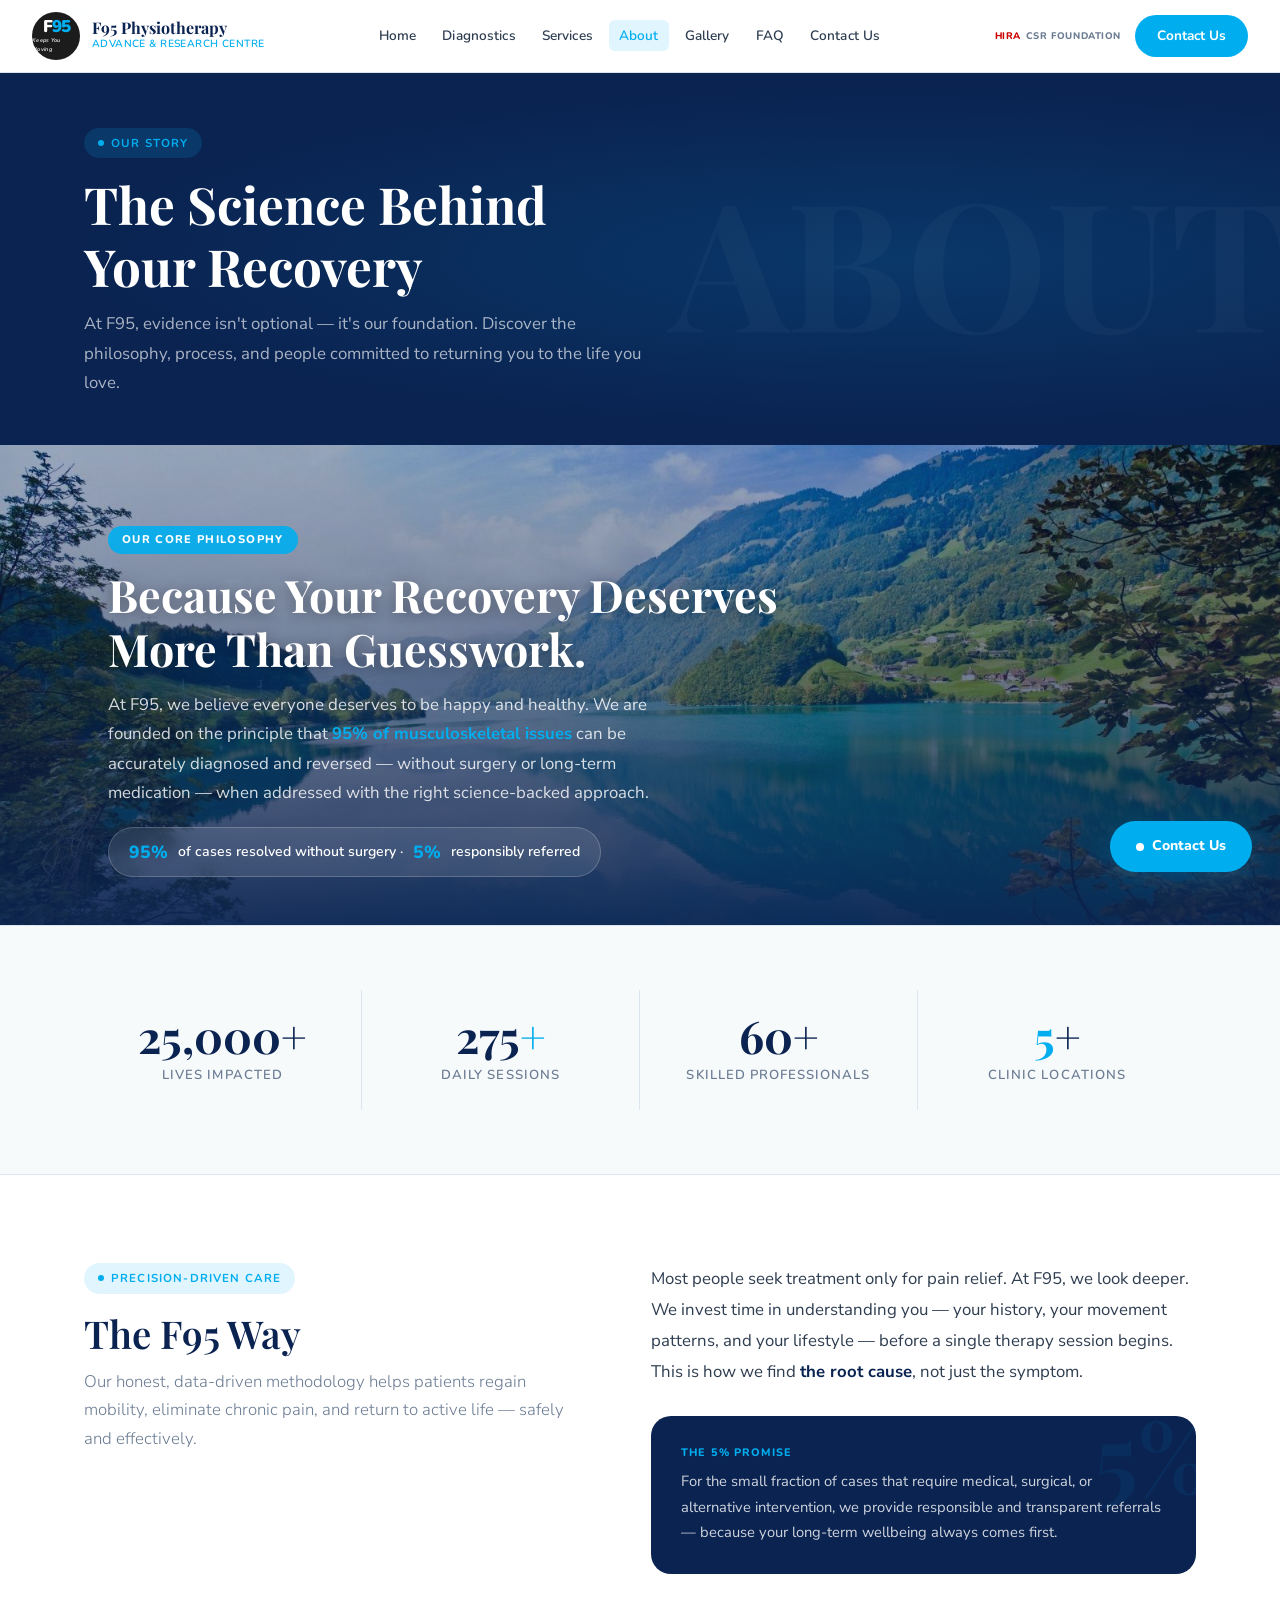
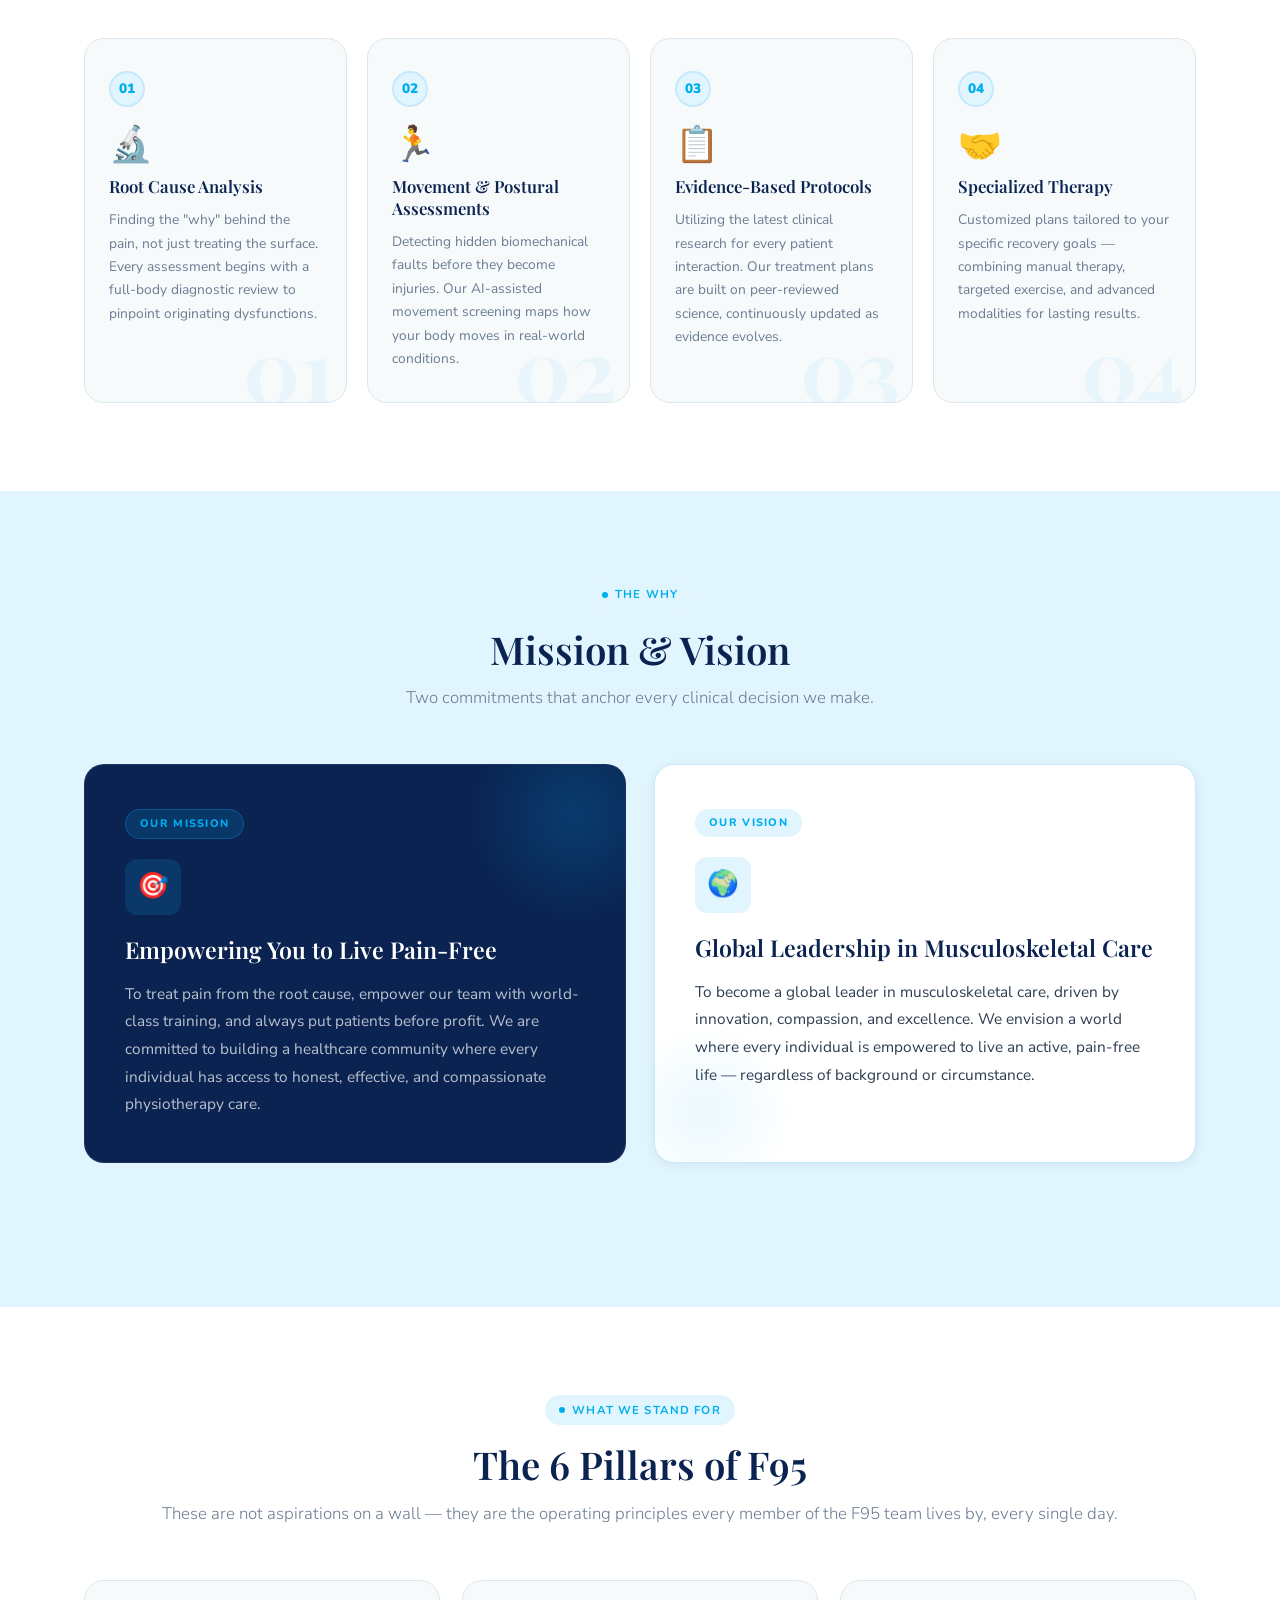
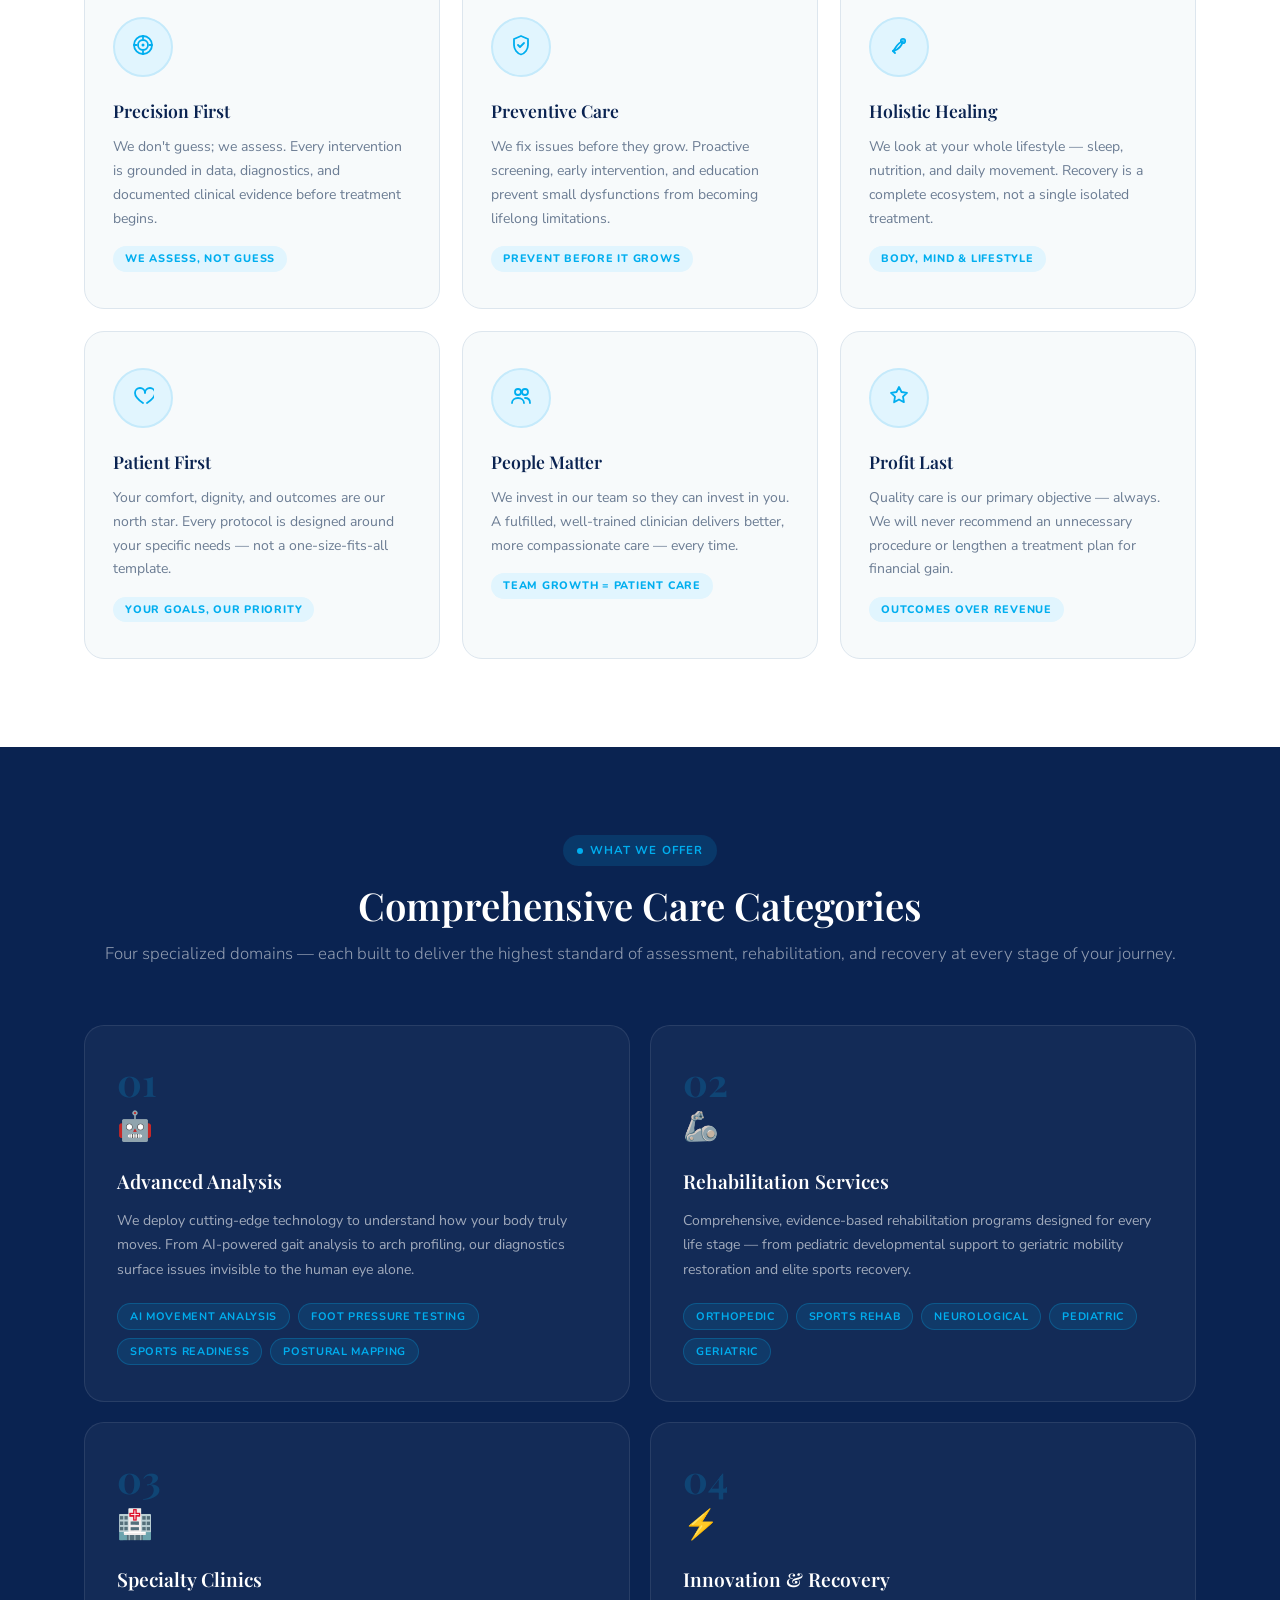
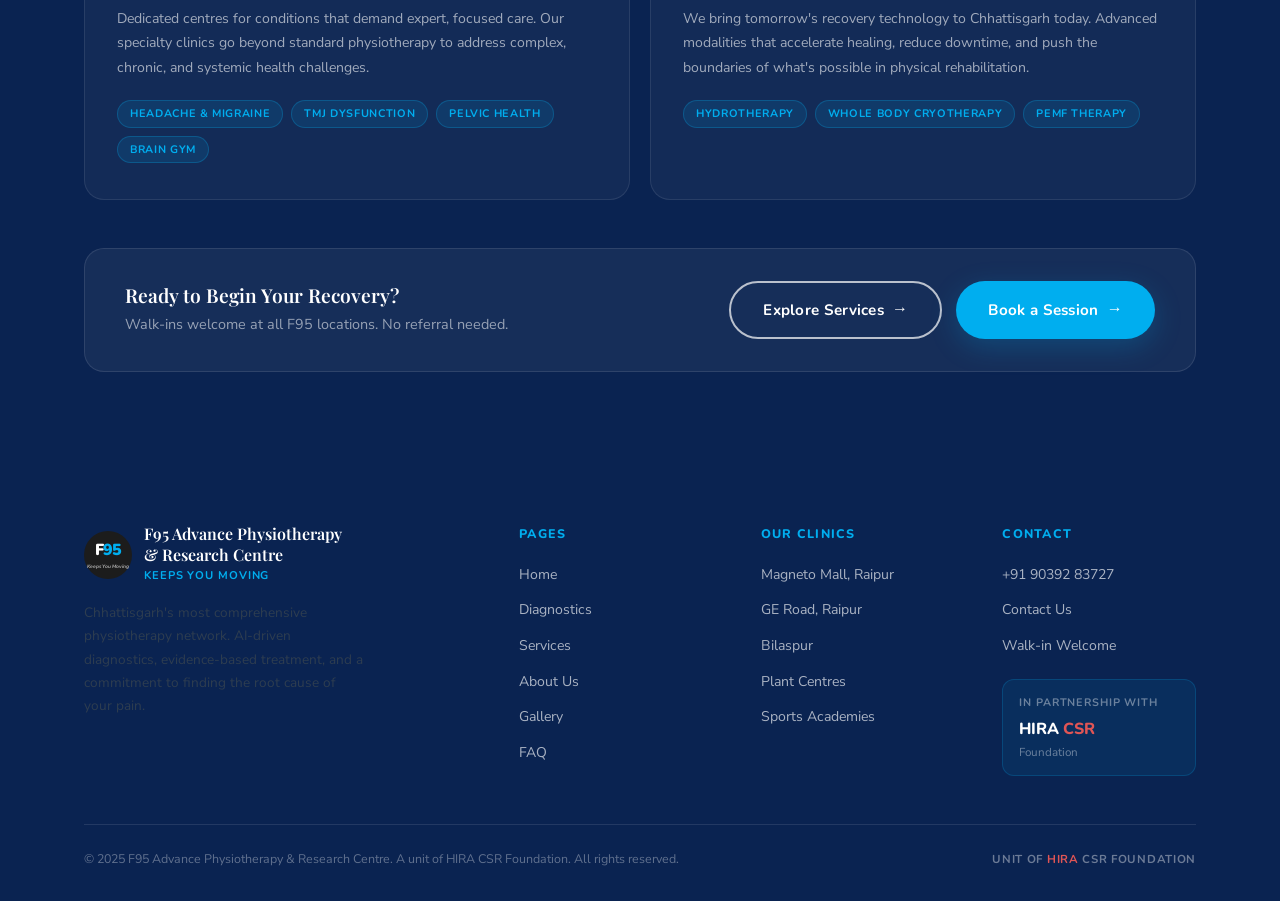
==== about.html @ a4420af0 "This version of Project contains Preloader favicon social media icons in footer partner logo F95 ori" ====
<!DOCTYPE html>
<html lang="en">
<head>
<meta charset="UTF-8">
<meta name="viewport" content="width=device-width, initial-scale=1.0">
<title>About Us — F95 Advance Physiotherapy & Research Centre</title>
<link rel="preconnect" href="https://fonts.googleapis.com">
<link href="https://fonts.googleapis.com/css2?family=Playfair+Display:ital,wght@0,500;0,600;0,700;1,500;1,600&family=Nunito:wght@300;400;500;600;700&family=Nunito+Sans:wght@300;400;600&display=swap" rel="stylesheet">
<link rel="stylesheet" href="/Style/aboutStyle.css">
</head>
<body>

<!-- ════════════════════════════════════════
     NAVIGATION
════════════════════════════════════════ -->
<nav id="mainNav">
  <div class="nav-inner">
    <a href="index.html" class="logo-wrap">
      <div class="logo-circle">
        <div class="logo-f95"><span class="logo-f">F</span><span class="logo-9">9</span><span class="logo-5">5</span></div>
        <div class="logo-kym">Keeps You Moving</div>
      </div>
      <div class="logo-text-block">
        <div class="logo-name">F95 Physiotherapy</div>
        <div class="logo-sub">Advance & Research Centre</div>
      </div>
    </a>

    <ul class="nav-links">
      <li><a href="index.html">Home</a></li>
      <li><a href="diagnostics.html">Diagnostics</a></li>
      <li><a href="services.html">Services</a></li>
      <li><a href="about.html" class="active">About</a></li>
      <li><a href="gallery.html">Gallery</a></li>
      <li><a href="faq.html">FAQ</a></li>
      <li><a href="contact.html">Contact Us</a></li>
    </ul>

    <div class="nav-right">
      <div class="hira-badge-nav"><span>HIRA</span> CSR Foundation</div>
      <a href="contact.html" class="nav-contact-btn">Contact Us</a>
      <button class="nav-hamburger" id="hamburgerBtn" aria-label="Open menu">
        <span></span><span></span><span></span>
      </button>
    </div>
  </div>
</nav>

<!-- Mobile drawer -->
<div class="mobile-nav-drawer" id="mobileDrawer">
  <a href="index.html">Home</a>
  <a href="diagnostics.html">Diagnostics</a>
  <a href="services.html">Services</a>
  <a href="about.html">About</a>
  <a href="gallery.html">Gallery</a>
  <a href="faq.html">FAQ</a>
  <a href="contact.html">Contact Us</a>
  <a href="contact.html" class="mob-contact-btn">Contact Us</a>
</div>


<!-- ════════════════════════════════════════
     PAGE BREADCRUMB BANNER
════════════════════════════════════════ -->
<div class="page-banner">
  <div class="max-w page-banner-inner">
    <nav class="breadcrumb" aria-label="Breadcrumb">
      <a href="index.html">Home</a>
      <span class="breadcrumb-sep">›</span>
      <span class="breadcrumb-current">About Us</span>
    </nav>
    <div class="tag">Our Story</div>
    <h1>The Science Behind<br>Your Recovery</h1>
    <p>At F95, evidence isn't optional — it's our foundation. Discover the philosophy, process, and people committed to returning you to the life you love.</p>
  </div>
</div>


<!-- ════════════════════════════════════════
     SECTION 1: PHILOSOPHY HERO
════════════════════════════════════════ -->
<section id="philosophy">
  <div class="philosophy-image-wrap">

    <!-- Real image: place about-hero.jpg in the same folder and swap the placeholder below -->
    <!-- <img src="about-hero.jpg" alt="F95 Physiotherapy — Precision-Driven Care" class="philosophy-img"> -->
<img src="about-hero.jpg" alt="F95 Physiotherapy — Precision-Driven Care" class="philosophy-img">
    <!-- Placeholder shown until about-hero.jpg is placed -->
<!--
    <div class="philosophy-img-placeholder">
      <div class="philosophy-grid-dec"></div>
      <div class="philosophy-placeholder-content">
        <div class="philosophy-placeholder-icon">
          <svg width="38" height="38" viewBox="0 0 38 38" fill="none" xmlns="http://www.w3.org/2000/svg">
            <circle cx="19" cy="19" r="17" stroke="#00AEEF" stroke-width="1.5" stroke-dasharray="4 3"/>
            <path d="M19 9v10l6 6" stroke="#00AEEF" stroke-width="2" stroke-linecap="round"/>
            <circle cx="19" cy="19" r="2" fill="#00AEEF"/>
          </svg>
        </div>
        <div class="philosophy-placeholder-label">Place about-hero.jpg here — wide landscape photo</div>
      </div>
    </div>
  -->

    <div class="philosophy-overlay"></div>
    <div class="max-w" style="position:relative;">
      <div class="philosophy-caption reveal">
        <div class="philosophy-eyebrow">Our Core Philosophy</div>
        <h2>Because Your Recovery Deserves<br>More Than Guesswork.</h2>
        <p>At F95, we believe everyone deserves to be happy and healthy. We are founded on the principle that <strong style="color:var(--blue);">95% of musculoskeletal issues</strong> can be accurately diagnosed and reversed — without surgery or long-term medication — when addressed with the right science-backed approach.</p>
        <div class="philosophy-stat-pill">
          <strong>95%</strong> of cases resolved without surgery · <strong>5%</strong> responsibly referred
        </div>
      </div>
    </div>
  </div>
</section>


<!-- ════════════════════════════════════════
     IMPACT NUMBERS STRIP
════════════════════════════════════════ -->
<section id="about-impact">
  <div class="max-w">
    <div class="impact-numbers-row">
      <div class="impact-num-item reveal">
        <div class="impact-num-val"><span data-count="25000" data-suffix="+">25,000+</span></div>
        <div class="impact-num-label">Lives Impacted</div>
      </div>
      <div class="impact-num-item reveal reveal-delay-1">
        <div class="impact-num-val"><span data-count="275" data-suffix="">275</span><em>+</em></div>
        <div class="impact-num-label">Daily Sessions</div>
      </div>
      <div class="impact-num-item reveal reveal-delay-2">
        <div class="impact-num-val"><span data-count="60" data-suffix="+">60+</span></div>
        <div class="impact-num-label">Skilled Professionals</div>
      </div>
      <div class="impact-num-item reveal reveal-delay-3">
        <div class="impact-num-val"><em>5</em>+</div>
        <div class="impact-num-label">Clinic Locations</div>
      </div>
    </div>
  </div>
</section>


<!-- ════════════════════════════════════════
     SECTION 2: THE F95 WAY
════════════════════════════════════════ -->
<section id="f95-way">
  <div class="max-w">

    <div class="f95way-intro-grid">
      <div class="reveal">
        <div class="tag">Precision-Driven Care</div>
        <h2>The F95 Way</h2>
        <p class="section-h2-sub">Our honest, data-driven methodology helps patients regain mobility, eliminate chronic pain, and return to active life — safely and effectively.</p>
      </div>
      <div class="reveal reveal-delay-1">
        <p class="f95way-intro-body">
          Most people seek treatment only for pain relief. At F95, we look deeper. We invest time in understanding you — your history, your movement patterns, and your lifestyle — before a single therapy session begins. This is how we find <strong>the root cause</strong>, not just the symptom.
        </p>
        <div class="f95way-promise-card">
          <div class="f95way-promise-label">The 5% Promise</div>
          <p class="f95way-promise-text">For the small fraction of cases that require medical, surgical, or alternative intervention, we provide responsible and transparent referrals — because your long-term wellbeing always comes first.</p>
        </div>
      </div>
    </div>

    <!-- 4-Column Process Grid -->
    <div class="process-grid">
      <div class="process-card reveal" data-step="01">
        <div class="process-step-num">01</div>
        <div class="process-icon-wrap">🔬</div>
        <div class="process-card-title">Root Cause Analysis</div>
        <p class="process-card-desc">Finding the "why" behind the pain, not just treating the surface. Every assessment begins with a full-body diagnostic review to pinpoint originating dysfunctions.</p>
      </div>
      <div class="process-card reveal reveal-delay-1" data-step="02">
        <div class="process-step-num">02</div>
        <div class="process-icon-wrap">🏃</div>
        <div class="process-card-title">Movement & Postural Assessments</div>
        <p class="process-card-desc">Detecting hidden biomechanical faults before they become injuries. Our AI-assisted movement screening maps how your body moves in real-world conditions.</p>
      </div>
      <div class="process-card reveal reveal-delay-2" data-step="03">
        <div class="process-step-num">03</div>
        <div class="process-icon-wrap">📋</div>
        <div class="process-card-title">Evidence-Based Protocols</div>
        <p class="process-card-desc">Utilizing the latest clinical research for every patient interaction. Our treatment plans are built on peer-reviewed science, continuously updated as evidence evolves.</p>
      </div>
      <div class="process-card reveal reveal-delay-3" data-step="04">
        <div class="process-step-num">04</div>
        <div class="process-icon-wrap">🤝</div>
        <div class="process-card-title">Specialized Therapy</div>
        <p class="process-card-desc">Customized plans tailored to your specific recovery goals — combining manual therapy, targeted exercise, and advanced modalities for lasting results.</p>
      </div>
    </div>

  </div>
</section>


<!-- ════════════════════════════════════════
     SECTION 3: MISSION & VISION
════════════════════════════════════════ -->
<section id="mission-vision">
  <div class="max-w">
    <div class="section-header center reveal">
      <div class="tag">The Why</div>
      <h2>Mission &amp; Vision</h2>
      <p class="section-h2-sub">Two commitments that anchor every clinical decision we make.</p>
    </div>

    <div class="mv-split">

      <div class="mv-card mv-card-mission reveal">
        <div class="mv-card-label">Our Mission</div>
        <div class="mv-card-icon">🎯</div>
        <h3>Empowering You to Live Pain-Free</h3>
        <p>To treat pain from the root cause, empower our team with world-class training, and always put patients before profit. We are committed to building a healthcare community where every individual has access to honest, effective, and compassionate physiotherapy care.</p>
      </div>

      <div class="mv-card mv-card-vision reveal reveal-delay-2">
        <div class="mv-card-label">Our Vision</div>
        <div class="mv-card-icon">🌍</div>
        <h3>Global Leadership in Musculoskeletal Care</h3>
        <p>To become a global leader in musculoskeletal care, driven by innovation, compassion, and excellence. We envision a world where every individual is empowered to live an active, pain-free life — regardless of background or circumstance.</p>
      </div>

    </div>
  </div>
</section>


<!-- ════════════════════════════════════════
     SECTION 4: CORE VALUES — 3×2 GRID
════════════════════════════════════════ -->
<section id="core-values" class="section-pad">
  <div class="max-w">
    <div class="section-header center reveal">
      <div class="tag">What We Stand For</div>
      <h2>The 6 Pillars of F95</h2>
      <p class="section-h2-sub">These are not aspirations on a wall — they are the operating principles every member of the F95 team lives by, every single day.</p>
    </div>

    <div class="values-grid">

      <div class="value-card reveal">
        <div class="value-icon-ring">
          <span class="value-icon">
            <!-- Precision icon -->
            <svg width="22" height="22" viewBox="0 0 22 22" fill="none" xmlns="http://www.w3.org/2000/svg">
              <circle cx="11" cy="11" r="9" stroke="currentColor" stroke-width="1.8"/>
              <circle cx="11" cy="11" r="5" stroke="currentColor" stroke-width="1.8"/>
              <circle cx="11" cy="11" r="1.5" fill="currentColor"/>
              <line x1="11" y1="2" x2="11" y2="4.5" stroke="currentColor" stroke-width="1.8" stroke-linecap="round"/>
              <line x1="11" y1="17.5" x2="11" y2="20" stroke="currentColor" stroke-width="1.8" stroke-linecap="round"/>
              <line x1="2" y1="11" x2="4.5" y2="11" stroke="currentColor" stroke-width="1.8" stroke-linecap="round"/>
              <line x1="17.5" y1="11" x2="20" y2="11" stroke="currentColor" stroke-width="1.8" stroke-linecap="round"/>
            </svg>
          </span>
        </div>
        <div class="value-title">Precision First</div>
        <p class="value-desc">We don't guess; we assess. Every intervention is grounded in data, diagnostics, and documented clinical evidence before treatment begins.</p>
        <div class="value-tag">We Assess, Not Guess</div>
      </div>

      <div class="value-card reveal reveal-delay-1">
        <div class="value-icon-ring">
          <span class="value-icon">
            <!-- Shield icon -->
            <svg width="22" height="22" viewBox="0 0 22 22" fill="none" xmlns="http://www.w3.org/2000/svg">
              <path d="M11 2L4 5v6c0 4.4 3.1 8.5 7 9.5C15 19.5 18 15.4 18 11V5L11 2z" stroke="currentColor" stroke-width="1.8" stroke-linejoin="round"/>
              <path d="M8 11l2 2 4-4" stroke="currentColor" stroke-width="1.8" stroke-linecap="round" stroke-linejoin="round"/>
            </svg>
          </span>
        </div>
        <div class="value-title">Preventive Care</div>
        <p class="value-desc">We fix issues before they grow. Proactive screening, early intervention, and education prevent small dysfunctions from becoming lifelong limitations.</p>
        <div class="value-tag">Prevent Before It Grows</div>
      </div>

      <div class="value-card reveal reveal-delay-2">
        <div class="value-icon-ring">
          <span class="value-icon">
            <!-- Leaf/holistic icon -->
            <svg width="22" height="22" viewBox="0 0 22 22" fill="none" xmlns="http://www.w3.org/2000/svg">
              <path d="M5 17c3-3 4-8 10-10-1 4-4 8-9 10" stroke="currentColor" stroke-width="1.8" stroke-linecap="round" stroke-linejoin="round" fill="none"/>
              <circle cx="15" cy="7" r="2.2" stroke="currentColor" stroke-width="1.8"/>
              <line x1="5" y1="17" x2="7" y2="19" stroke="currentColor" stroke-width="1.8" stroke-linecap="round"/>
            </svg>
          </span>
        </div>
        <div class="value-title">Holistic Healing</div>
        <p class="value-desc">We look at your whole lifestyle — sleep, nutrition, and daily movement. Recovery is a complete ecosystem, not a single isolated treatment.</p>
        <div class="value-tag">Body, Mind & Lifestyle</div>
      </div>

      <div class="value-card reveal reveal-delay-1">
        <div class="value-icon-ring">
          <span class="value-icon">
            <!-- Heart/patient icon -->
            <svg width="22" height="22" viewBox="0 0 22 22" fill="none" xmlns="http://www.w3.org/2000/svg">
              <path d="M11 18s-8-5.3-8-10a5 5 0 0110 0 5 5 0 0110 0c0 4.7-8 10-8 10" stroke="currentColor" stroke-width="1.8" stroke-linecap="round" stroke-linejoin="round"/>
            </svg>
          </span>
        </div>
        <div class="value-title">Patient First</div>
        <p class="value-desc">Your comfort, dignity, and outcomes are our north star. Every protocol is designed around your specific needs — not a one-size-fits-all template.</p>
        <div class="value-tag">Your Goals, Our Priority</div>
      </div>

      <div class="value-card reveal reveal-delay-2">
        <div class="value-icon-ring">
          <span class="value-icon">
            <!-- People/team icon -->
            <svg width="22" height="22" viewBox="0 0 22 22" fill="none" xmlns="http://www.w3.org/2000/svg">
              <circle cx="8" cy="7" r="3" stroke="currentColor" stroke-width="1.8"/>
              <circle cx="15" cy="7" r="3" stroke="currentColor" stroke-width="1.8"/>
              <path d="M2 18c0-3 2.7-5 6-5s6 2 6 5" stroke="currentColor" stroke-width="1.8" stroke-linecap="round"/>
              <path d="M15 13c2.5 0 5 1.5 5 5" stroke="currentColor" stroke-width="1.8" stroke-linecap="round"/>
            </svg>
          </span>
        </div>
        <div class="value-title">People Matter</div>
        <p class="value-desc">We invest in our team so they can invest in you. A fulfilled, well-trained clinician delivers better, more compassionate care — every time.</p>
        <div class="value-tag">Team Growth = Patient Care</div>
      </div>

      <div class="value-card reveal reveal-delay-3">
        <div class="value-icon-ring">
          <span class="value-icon">
            <!-- Star/quality icon -->
            <svg width="22" height="22" viewBox="0 0 22 22" fill="none" xmlns="http://www.w3.org/2000/svg">
              <path d="M11 2l2.5 5 5.5.8-4 3.9.9 5.5L11 14.5l-4.9 2.7.9-5.5L3 7.8l5.5-.8L11 2z" stroke="currentColor" stroke-width="1.8" stroke-linejoin="round"/>
            </svg>
          </span>
        </div>
        <div class="value-title">Profit Last</div>
        <p class="value-desc">Quality care is our primary objective — always. We will never recommend an unnecessary procedure or lengthen a treatment plan for financial gain.</p>
        <div class="value-tag">Outcomes Over Revenue</div>
      </div>

    </div>
  </div>
</section>


<!-- ════════════════════════════════════════
     SECTION 5: COMPREHENSIVE CARE SUMMARY
════════════════════════════════════════ -->
<section id="care-summary">
  <div class="max-w">
    <div class="care-header reveal">
      <div class="tag">What We Offer</div>
      <h2>Comprehensive Care Categories</h2>
      <p class="section-h2-sub">Four specialized domains — each built to deliver the highest standard of assessment, rehabilitation, and recovery at every stage of your journey.</p>
    </div>

    <div class="care-domains-grid">

      <div class="care-domain-card reveal">
        <div class="care-domain-num">01</div>
        <div class="care-domain-icon">🤖</div>
        <div class="care-domain-title">Advanced Analysis</div>
        <p class="care-domain-desc">We deploy cutting-edge technology to understand how your body truly moves. From AI-powered gait analysis to arch profiling, our diagnostics surface issues invisible to the human eye alone.</p>
        <div class="care-domain-pills">
          <span class="care-pill">AI Movement Analysis</span>
          <span class="care-pill">Foot Pressure Testing</span>
          <span class="care-pill">Sports Readiness</span>
          <span class="care-pill">Postural Mapping</span>
        </div>
      </div>

      <div class="care-domain-card reveal reveal-delay-1">
        <div class="care-domain-num">02</div>
        <div class="care-domain-icon">🦾</div>
        <div class="care-domain-title">Rehabilitation Services</div>
        <p class="care-domain-desc">Comprehensive, evidence-based rehabilitation programs designed for every life stage — from pediatric developmental support to geriatric mobility restoration and elite sports recovery.</p>
        <div class="care-domain-pills">
          <span class="care-pill">Orthopedic</span>
          <span class="care-pill">Sports Rehab</span>
          <span class="care-pill">Neurological</span>
          <span class="care-pill">Pediatric</span>
          <span class="care-pill">Geriatric</span>
        </div>
      </div>

      <div class="care-domain-card reveal reveal-delay-2">
        <div class="care-domain-num">03</div>
        <div class="care-domain-icon">🏥</div>
        <div class="care-domain-title">Specialty Clinics</div>
        <p class="care-domain-desc">Dedicated centres for conditions that demand expert, focused care. Our specialty clinics go beyond standard physiotherapy to address complex, chronic, and systemic health challenges.</p>
        <div class="care-domain-pills">
          <span class="care-pill">Headache & Migraine</span>
          <span class="care-pill">TMJ Dysfunction</span>
          <span class="care-pill">Pelvic Health</span>
          <span class="care-pill">Brain Gym</span>
        </div>
      </div>

      <div class="care-domain-card reveal reveal-delay-3">
        <div class="care-domain-num">04</div>
        <div class="care-domain-icon">⚡</div>
        <div class="care-domain-title">Innovation & Recovery</div>
        <p class="care-domain-desc">We bring tomorrow's recovery technology to Chhattisgarh today. Advanced modalities that accelerate healing, reduce downtime, and push the boundaries of what's possible in physical rehabilitation.</p>
        <div class="care-domain-pills">
          <span class="care-pill">Hydrotherapy</span>
          <span class="care-pill">Whole Body Cryotherapy</span>
          <span class="care-pill">PEMF Therapy</span>
        </div>
      </div>

    </div>

    <!-- Closing CTA Bar -->
    <div class="care-cta-bar reveal">
      <div class="care-cta-bar-text">
        <h3>Ready to Begin Your Recovery?</h3>
        <p>Walk-ins welcome at all F95 locations. No referral needed.</p>
      </div>
      <div class="care-cta-btns">
        <a href="services.html" class="btn btn-outline-white btn-arrow">Explore Services</a>
        <a href="contact.html" class="btn btn-primary btn-arrow">Book a Session</a>
      </div>
    </div>

  </div>
</section>


<!-- ════════════════════════════════════════
     FOOTER
════════════════════════════════════════ -->
<footer>
  <div class="max-w">
    <div class="footer-grid">

      <div>
        <div class="footer-logo-block">
          <div class="footer-logo-circle">
            <div class="footer-logo-f95"><span class="footer-logo-f">F</span><span class="footer-logo-95">95</span></div>
            <div class="footer-logo-kym2">Keeps You Moving</div>
          </div>
          <div>
            <div class="footer-name">F95 Advance Physiotherapy<br>&amp; Research Centre</div>
            <div class="footer-kym">Keeps You Moving</div>
          </div>
        </div>
        <p class="footer-desc">Chhattisgarh's most comprehensive physiotherapy network. AI-driven diagnostics, evidence-based treatment, and a commitment to finding the root cause of your pain.</p>
      </div>

      <div>
        <div class="footer-col-title">Pages</div>
        <ul class="footer-links">
          <li><a href="index.html">Home</a></li>
          <li><a href="diagnostics.html">Diagnostics</a></li>
          <li><a href="services.html">Services</a></li>
          <li><a href="about.html">About Us</a></li>
          <li><a href="gallery.html">Gallery</a></li>
          <li><a href="faq.html">FAQ</a></li>
        </ul>
      </div>

      <div>
        <div class="footer-col-title">Our Clinics</div>
        <ul class="footer-links">
          <li><a href="index.html#locations">Magneto Mall, Raipur</a></li>
          <li><a href="index.html#locations">GE Road, Raipur</a></li>
          <li><a href="index.html#locations">Bilaspur</a></li>
          <li><a href="index.html#locations">Plant Centres</a></li>
          <li><a href="index.html#locations">Sports Academies</a></li>
        </ul>
      </div>

      <div>
        <div class="footer-col-title">Contact</div>
        <ul class="footer-links">
          <li><a href="tel:+919039283727">+91 90392 83727</a></li>
          <li><a href="contact.html">Contact Us</a></li>
          <li><a href="contact.html">Walk-in Welcome</a></li>
        </ul>
        <div class="footer-contact-block" style="margin-top:20px">
          <div class="partner-label">In Partnership With</div>
          <div class="partner-name">HIRA <span>CSR</span></div>
          <div class="partner-sub">Foundation</div>
        </div>
      </div>

    </div>
    <div class="footer-bottom">
      <div class="footer-copy">© 2025 F95 Advance Physiotherapy &amp; Research Centre. A unit of HIRA CSR Foundation. All rights reserved.</div>
      <div class="footer-hira">Unit of <span>HIRA</span> CSR Foundation</div>
    </div>
  </div>
</footer>


<!-- ════════════════════════════════════════
     STICKY CONTACT BUTTON
════════════════════════════════════════ -->
<a href="contact.html" class="sticky-contact" id="stickyBtn">
  <div class="dot"></div>
  Contact Us
</a>


<!-- ════════════════════════════════════════
     SCRIPTS
════════════════════════════════════════ -->
<script src="/Script/aboutScript.js"></script>
</body>
</html>
---- Style/aboutStyle.css ----
/* ═══════════════════════════════════════════════
   DESIGN SYSTEM — "The Patient Journey" Theme
   Inherited from index.html — v3
═══════════════════════════════════════════════ */
:root {
  --blue:       #00AEEF;
  --blue-dark:  #0090CC;
  --blue-light: #33BEFF;
  --navy:       #0A2351;
  --black:      #1C1C1C;
  --white:      #FFFFFF;
  --mist:       #E1F5FE;
  --mist-deep:  #C5EAFB;
  --gray-soft:  #F7FAFB;
  --gray-mid:   #6B7C93;
  --gray-line:  #DDE6EE;
  --warm-text:  #2E3D50;
  --shadow-sm:  0 2px 12px rgba(10,35,81,0.07);
  --shadow-md:  0 8px 32px rgba(10,35,81,0.10);
  --shadow-lg:  0 20px 60px rgba(10,35,81,0.13);
  --shadow-blue:0 8px 28px rgba(0,174,239,0.22);
  --radius:     12px;
  --radius-lg:  20px;
  --radius-pill:100px;
  --nav-h:      72px;
}
*, *::before, *::after { box-sizing: border-box; margin: 0; padding: 0; }
html { scroll-behavior: smooth; }
body {
  font-family: 'Nunito Sans', sans-serif;
  color: var(--black);
  background: var(--white);
  font-size: 16px;
  line-height: 1.6;
  overflow-x: hidden;
}

/* ── TYPOGRAPHY ── */
h1,h2,h3,h4 { font-family: 'Playfair Display', Georgia, serif; line-height: 1.2; color: var(--navy); }
h1 { font-size: clamp(2rem, 4vw, 3.6rem); font-weight: 700; }
h2 { font-size: clamp(1.7rem, 3vw, 2.6rem); font-weight: 600; }
h3 { font-size: 1.2rem; font-weight: 600; }
p  { color: var(--warm-text); }
a  { text-decoration: none; }

/* ── UTILITY ── */
.max-w        { max-width: 1160px; margin: 0 auto; padding: 0 24px; }
.section-pad  { padding: 88px 0; }
.text-blue    { color: var(--blue); }
.text-navy    { color: var(--navy); }
.tag {
  display: inline-flex; align-items: center; gap: 7px;
  background: var(--mist); color: var(--blue);
  font-family: 'Nunito', sans-serif; font-size: 0.72rem; font-weight: 700;
  letter-spacing: 0.1em; text-transform: uppercase;
  padding: 6px 14px; border-radius: var(--radius-pill); margin-bottom: 16px;
}
.tag::before { content: ''; width: 6px; height: 6px; border-radius: 50%; background: var(--blue); }
.section-header { margin-bottom: 52px; }
.section-header.center { text-align: center; }
.section-header.center .tag { margin: 0 auto 16px; }
.section-h2-sub { font-family: 'Nunito Sans', sans-serif; font-size: 1.05rem; font-weight: 300; color: var(--gray-mid); margin-top: 12px; line-height: 1.7; }

/* ── BUTTONS ── */
.btn {
  display: inline-flex; align-items: center; gap: 8px;
  padding: 14px 32px; border-radius: var(--radius-pill);
  font-family: 'Nunito', sans-serif; font-weight: 700; font-size: 0.95rem;
  cursor: pointer; border: none; transition: all 0.28s; letter-spacing: 0.02em;
  text-decoration: none;
}
.btn-primary { background: var(--blue); color: var(--white); box-shadow: var(--shadow-blue); }
.btn-primary:hover { background: var(--blue-dark); transform: translateY(-2px); box-shadow: 0 14px 36px rgba(0,174,239,0.32); }
.btn-outline  { background: transparent; color: var(--navy); border: 2px solid var(--navy); }
.btn-outline:hover { background: var(--navy); color: var(--white); }
.btn-outline-white { background: transparent; color: var(--white); border: 2px solid rgba(255,255,255,0.7); }
.btn-outline-white:hover { background: rgba(255,255,255,0.15); border-color: white; }
.btn-arrow::after { content: '→'; font-size: 1rem; }

/* ════════════════════════════════════════
   NAVIGATION
════════════════════════════════════════ */
nav {
  position: fixed; top: 0; left: 0; right: 0; z-index: 200;
  background: rgba(255,255,255,0.97);
  border-bottom: 1px solid var(--gray-line);
  backdrop-filter: blur(12px);
  transition: box-shadow 0.3s;
}
nav.scrolled { box-shadow: var(--shadow-md); }
.nav-inner {
  display: flex; align-items: center; justify-content: space-between;
  padding: 0 32px; height: var(--nav-h); max-width: 1280px; margin: 0 auto;
}
.logo-wrap { display: flex; align-items: center; gap: 12px; text-decoration: none; }
.logo-circle {
  width: 48px; height: 48px; background: #1C1C1C; border-radius: 50%;
  display: flex; flex-direction: column; align-items: center; justify-content: center;
  flex-shrink: 0;
}
.logo-f95  { font-family: 'Nunito', sans-serif; font-weight: 900; font-size: 17px; line-height: 1; letter-spacing: -1px; display: flex; align-items: baseline; }
.logo-f    { color: #FFFFFF; }
.logo-9, .logo-5 { color: #00AEEF; }
.logo-kym  { font-family: 'Nunito', sans-serif; font-size: 5.5px; font-weight: 700; color: rgba(255,255,255,0.85); letter-spacing: 0.3px; margin-top: 1px; font-style: italic; }
.logo-text-block { display: flex; flex-direction: column; }
.logo-name { font-family: 'Playfair Display', serif; font-weight: 700; font-size: 1rem; color: var(--navy); line-height: 1.1; }
.logo-sub  { font-family: 'Nunito', sans-serif; font-size: 0.65rem; font-weight: 600; color: var(--blue); letter-spacing: 0.04em; text-transform: uppercase; }
.nav-links { display: flex; align-items: center; gap: 6px; list-style: none; }
.nav-links a {
  font-family: 'Nunito', sans-serif; font-size: 0.85rem; font-weight: 600;
  color: var(--warm-text); transition: color 0.2s; letter-spacing: 0.01em;
  padding: 6px 10px; border-radius: 6px;
}
.nav-links a:hover, .nav-links a.active { color: var(--blue); }
.nav-links a.active { background: var(--mist); }
.nav-right { display: flex; align-items: center; gap: 14px; }
.hira-badge-nav {
  display: flex; align-items: center; gap: 5px;
  font-family: 'Nunito', sans-serif; font-size: 0.6rem; font-weight: 800;
  color: var(--gray-mid); letter-spacing: 0.06em; text-transform: uppercase;
}
.hira-badge-nav span { color: #CC0000; }
.nav-contact-btn {
  background: var(--blue); color: white; border: none;
  padding: 10px 22px; border-radius: var(--radius-pill);
  font-family: 'Nunito', sans-serif; font-weight: 700; font-size: 0.85rem;
  cursor: pointer; transition: all 0.25s; text-decoration: none;
  display: inline-block;
}
.nav-contact-btn:hover { background: var(--blue-dark); transform: translateY(-1px); }
.nav-hamburger {
  display: none; flex-direction: column; gap: 5px; cursor: pointer;
  background: none; border: none; padding: 4px;
}
.nav-hamburger span { display: block; width: 24px; height: 2px; background: var(--navy); border-radius: 2px; transition: all 0.3s; }
.nav-mobile-open .nav-hamburger span:nth-child(1) { transform: translateY(7px) rotate(45deg); }
.nav-mobile-open .nav-hamburger span:nth-child(2) { opacity: 0; }
.nav-mobile-open .nav-hamburger span:nth-child(3) { transform: translateY(-7px) rotate(-45deg); }
.mobile-nav-drawer {
  display: none;
  position: fixed; top: var(--nav-h); left: 0; right: 0;
  background: white; border-bottom: 1px solid var(--gray-line);
  box-shadow: var(--shadow-md); z-index: 199;
  padding: 20px 24px;
  flex-direction: column; gap: 4px;
}
.mobile-nav-drawer.open { display: flex; }
.mobile-nav-drawer a {
  font-family: 'Nunito', sans-serif; font-size: 1rem; font-weight: 600;
  color: var(--warm-text); padding: 12px 14px; border-radius: 8px;
  transition: all 0.2s;
}
.mobile-nav-drawer a:hover { background: var(--mist); color: var(--blue); }
.mobile-nav-drawer .mob-contact-btn {
  margin-top: 10px; background: var(--blue); color: white;
  text-align: center; border-radius: var(--radius-pill); padding: 14px;
  font-weight: 700; font-size: 0.95rem;
}
.mobile-nav-drawer .mob-contact-btn:hover { background: var(--blue-dark); }

/* ════════════════════════════════════════
   SCROLL REVEAL
════════════════════════════════════════ */
.reveal { opacity: 0; transform: translateY(28px); transition: opacity 0.65s ease, transform 0.65s ease; }
.reveal.visible { opacity: 1; transform: translateY(0); }
.reveal-delay-1 { transition-delay: 0.1s; }
.reveal-delay-2 { transition-delay: 0.2s; }
.reveal-delay-3 { transition-delay: 0.3s; }
.reveal-delay-4 { transition-delay: 0.4s; }
.reveal-delay-5 { transition-delay: 0.5s; }
.reveal-delay-6 { transition-delay: 0.6s; }

/* ════════════════════════════════════════
   STICKY CONTACT BUTTON
════════════════════════════════════════ */
.sticky-contact {
  position: fixed; bottom: 28px; right: 28px; z-index: 150;
  background: var(--blue); color: white; border: none;
  padding: 14px 26px; border-radius: var(--radius-pill);
  font-family: 'Nunito', sans-serif; font-weight: 800; font-size: 0.88rem;
  cursor: pointer; box-shadow: var(--shadow-blue); transition: all 0.25s;
  display: flex; align-items: center; gap: 8px;
  text-decoration: none;
}
.sticky-contact:hover { background: var(--blue-dark); transform: translateY(-3px); }
.sticky-contact .dot { width: 8px; height: 8px; border-radius: 50%; background: white; animation: hpulse 1.8s infinite; }
@keyframes hpulse { 0%,100%{opacity:1;transform:scale(1)} 50%{opacity:0.4;transform:scale(0.7)} }
#stickyBtn { transition: opacity 0.3s, transform 0.3s; }

/* ════════════════════════════════════════
   PAGE BREADCRUMB BANNER
════════════════════════════════════════ */
.page-banner {
  margin-top: var(--nav-h);
  background: var(--navy);
  padding: 56px 0 48px;
  position: relative;
  overflow: hidden;
}
.page-banner::before {
  content: '';
  position: absolute; inset: 0;
  background: radial-gradient(ellipse at 70% 50%, rgba(0,174,239,0.15) 0%, transparent 65%);
  pointer-events: none;
}
.page-banner::after {
  content: 'ABOUT';
  position: absolute; right: -10px; top: 50%; transform: translateY(-50%);
  font-family: 'Playfair Display', serif; font-size: clamp(6rem, 14vw, 12rem);
  font-weight: 700; color: rgba(255,255,255,0.03);
  line-height: 1; pointer-events: none; user-select: none; white-space: nowrap;
}
.page-banner-inner { position: relative; z-index: 1; }
.page-banner .tag { background: rgba(0,174,239,0.15); color: var(--blue); }
.page-banner h1 { color: white; margin-bottom: 12px; }
.page-banner p { color: rgba(255,255,255,0.65); max-width: 580px; font-size: 1.05rem; line-height: 1.75; }
.breadcrumb {
  display: flex; align-items: center; gap: 8px;
  font-family: 'Nunito', sans-serif; font-size: 0.8rem; font-weight: 600;
  margin-bottom: 24px;
}
.breadcrumb a { color: rgba(255,255,255,0.45); transition: color 0.2s; }
.breadcrumb a:hover { color: var(--blue); }
.breadcrumb-sep { color: rgba(255,255,255,0.2); font-size: 0.65rem; }
.breadcrumb-current { color: var(--blue); }

/* ════════════════════════════════════════
   SECTION 1: PHILOSOPHY HERO
════════════════════════════════════════ */
#philosophy {
  background: var(--white);
  padding: 0;
  overflow: hidden;
}
.philosophy-image-wrap {
  width: 100%;
  position: relative;
  background: var(--navy);
  overflow: hidden;
}
.philosophy-img {
  width: 100%;
  aspect-ratio: 16 / 6;
  object-fit: cover;
  object-position: center;
  display: block;
  opacity: 0.75;
}
/* Placeholder for when about-hero.jpg isn't available */
.philosophy-img-placeholder {
  width: 100%;
  aspect-ratio: 16 / 6;
  background: linear-gradient(135deg, var(--navy) 0%, #0d3a70 50%, #1a4a88 100%);
  display: flex; align-items: center; justify-content: center;
  position: relative; overflow: hidden;
}
.philosophy-img-placeholder::before {
  content: '';
  position: absolute; inset: 0;
  background:
    radial-gradient(circle at 20% 50%, rgba(0,174,239,0.25) 0%, transparent 40%),
    radial-gradient(circle at 80% 30%, rgba(0,174,239,0.12) 0%, transparent 35%);
}
/* Grid overlay decoration */
.philosophy-grid-dec {
  position: absolute; inset: 0;
  background-image:
    linear-gradient(rgba(0,174,239,0.04) 1px, transparent 1px),
    linear-gradient(90deg, rgba(0,174,239,0.04) 1px, transparent 1px);
  background-size: 60px 60px;
}
.philosophy-placeholder-content {
  position: relative; z-index: 1; text-align: center; padding: 0 24px;
}
.philosophy-placeholder-icon {
  width: 80px; height: 80px;
  background: rgba(0,174,239,0.1); border: 1px solid rgba(0,174,239,0.3);
  border-radius: 50%; display: flex; align-items: center; justify-content: center;
  margin: 0 auto 16px;
}
.philosophy-placeholder-label {
  font-family: 'Nunito', sans-serif; font-size: 0.78rem; font-weight: 700;
  color: rgba(255,255,255,0.3); letter-spacing: 0.12em; text-transform: uppercase;
}

.philosophy-overlay {
  position: absolute; inset: 0;
  background: linear-gradient(
    to bottom,
    rgba(10,35,81,0.1) 0%,
    rgba(10,35,81,0.5) 60%,
    rgba(10,35,81,0.9) 100%
  );
}
.philosophy-caption {
  position: absolute; bottom: 0; left: 0; right: 0;
  padding: 32px 48px 48px;
  z-index: 2;
  max-width: 1160px; margin: 0 auto;
}
.philosophy-eyebrow {
  display: inline-flex; align-items: center; gap: 7px;
  background: rgba(0,174,239,0.9); color: white;
  font-family: 'Nunito', sans-serif; font-size: 0.7rem; font-weight: 800;
  letter-spacing: 0.12em; text-transform: uppercase;
  padding: 5px 14px; border-radius: var(--radius-pill); margin-bottom: 14px;
}
.philosophy-caption h2 {
  color: white;
  font-size: clamp(1.6rem, 3.5vw, 2.8rem);
  font-weight: 700; line-height: 1.2; margin-bottom: 14px;
  text-shadow: 0 2px 16px rgba(0,0,0,0.4);
  max-width: 720px;
}
.philosophy-caption p {
  color: rgba(255,255,255,0.82);
  font-size: clamp(0.9rem, 1.5vw, 1.05rem);
  line-height: 1.75; max-width: 560px;
}
.philosophy-stat-pill {
  display: inline-flex; align-items: center; gap: 10px;
  background: rgba(255,255,255,0.1); backdrop-filter: blur(8px);
  border: 1px solid rgba(255,255,255,0.2);
  border-radius: var(--radius-pill);
  padding: 10px 20px; margin-top: 20px;
  color: white; font-family: 'Nunito', sans-serif; font-size: 0.88rem; font-weight: 600;
}
.philosophy-stat-pill strong { color: var(--blue); font-size: 1.1rem; font-weight: 800; }

/* ════════════════════════════════════════
   SECTION 2: THE F95 WAY (PROCESS)
════════════════════════════════════════ */
#f95-way { background: var(--white); padding: 88px 0; }

.f95way-intro-grid {
  display: grid; grid-template-columns: 1fr 1.1fr; gap: 72px; align-items: start;
  margin-bottom: 64px;
}
.f95way-intro-body { font-size: 1.05rem; line-height: 1.85; color: var(--warm-text); }
.f95way-intro-body strong { color: var(--navy); font-weight: 700; }
.f95way-promise-card {
  background: var(--navy); border-radius: var(--radius-lg);
  padding: 28px 30px; margin-top: 28px; position: relative; overflow: hidden;
}
.f95way-promise-card::before {
  content: '5%';
  position: absolute; right: -12px; top: -10px;
  font-family: 'Playfair Display', serif; font-size: 6rem;
  font-weight: 700; color: rgba(0,174,239,0.08);
  line-height: 1; pointer-events: none;
}
.f95way-promise-label {
  font-family: 'Nunito', sans-serif; font-size: 0.68rem; font-weight: 800;
  color: var(--blue); text-transform: uppercase; letter-spacing: 0.1em; margin-bottom: 8px;
}
.f95way-promise-text {
  color: rgba(255,255,255,0.8); font-size: 0.92rem; line-height: 1.75;
}

/* 4-column process grid */
.process-grid {
  display: grid; grid-template-columns: repeat(4, 1fr); gap: 20px;
}
.process-card {
  background: var(--gray-soft); border: 1.5px solid var(--gray-line);
  border-radius: var(--radius-lg); padding: 32px 24px;
  transition: all 0.3s; cursor: default; position: relative; overflow: hidden;
}
.process-card::after {
  content: attr(data-step);
  position: absolute; bottom: -10px; right: 12px;
  font-family: 'Playfair Display', serif; font-size: 5.5rem;
  font-weight: 700; color: rgba(0,174,239,0.06);
  line-height: 1; pointer-events: none;
}
.process-card:hover {
  border-color: var(--blue);
  box-shadow: var(--shadow-md);
  transform: translateY(-6px);
  background: var(--white);
}
.process-step-num {
  width: 36px; height: 36px; border-radius: 50%;
  background: var(--mist); border: 2px solid var(--mist-deep);
  display: flex; align-items: center; justify-content: center;
  font-family: 'Nunito', sans-serif; font-weight: 900; font-size: 0.85rem;
  color: var(--blue); margin-bottom: 20px;
  transition: all 0.3s;
}
.process-card:hover .process-step-num { background: var(--blue); border-color: var(--blue); color: white; }
.process-icon-wrap {
  font-size: 2.2rem; margin-bottom: 14px; line-height: 1;
}
.process-card-title {
  font-family: 'Playfair Display', serif; font-weight: 600; font-size: 1.05rem;
  color: var(--navy); margin-bottom: 10px; line-height: 1.3;
}
.process-card-desc {
  font-size: 0.86rem; color: var(--gray-mid); line-height: 1.7;
}
.process-connector {
  display: flex; align-items: center; justify-content: center;
  color: var(--mist-deep); font-size: 1.4rem; margin-top: 32px;
  gap: 16px;
}
.process-connector-line {
  flex: 1; height: 1px; background: linear-gradient(90deg, transparent, var(--gray-line), transparent);
}

/* ════════════════════════════════════════
   SECTION 3: MISSION & VISION
════════════════════════════════════════ */
#mission-vision { background: var(--mist); padding: 88px 0; }

.mv-split {
  display: grid; grid-template-columns: 1fr 1fr; gap: 28px;
  margin-bottom: 56px;
}
/* Glassmorphism cards */
.mv-card {
  border-radius: var(--radius-lg); padding: 44px 40px;
  position: relative; overflow: hidden;
  transition: transform 0.35s, box-shadow 0.35s;
}
.mv-card:hover { transform: translateY(-5px); box-shadow: var(--shadow-lg); }
.mv-card-mission {
  background: var(--navy);
  border: 1px solid rgba(255,255,255,0.08);
}
.mv-card-vision {
  background: white;
  border: 1.5px solid var(--mist-deep);
  box-shadow: var(--shadow-sm);
}
/* Decorative blob */
.mv-card-mission::before {
  content: '';
  position: absolute; width: 220px; height: 220px;
  border-radius: 50%; top: -60px; right: -60px;
  background: radial-gradient(circle, rgba(0,174,239,0.18) 0%, transparent 70%);
  pointer-events: none;
}
.mv-card-vision::before {
  content: '';
  position: absolute; width: 180px; height: 180px;
  border-radius: 50%; bottom: -40px; left: -40px;
  background: radial-gradient(circle, rgba(0,174,239,0.08) 0%, transparent 70%);
  pointer-events: none;
}
.mv-card-label {
  display: inline-flex; align-items: center; gap: 7px;
  font-family: 'Nunito', sans-serif; font-size: 0.68rem; font-weight: 800;
  letter-spacing: 0.12em; text-transform: uppercase;
  padding: 5px 14px; border-radius: var(--radius-pill); margin-bottom: 20px;
}
.mv-card-mission .mv-card-label { background: rgba(0,174,239,0.15); color: var(--blue); border: 1px solid rgba(0,174,239,0.3); }
.mv-card-vision  .mv-card-label { background: var(--mist); color: var(--blue); }
.mv-card-mission h3 { color: white; font-size: 1.45rem; margin-bottom: 16px; line-height: 1.25; }
.mv-card-vision  h3 { color: var(--navy); font-size: 1.45rem; margin-bottom: 16px; line-height: 1.25; }
.mv-card-mission p { color: rgba(255,255,255,0.72); font-size: 0.96rem; line-height: 1.8; }
.mv-card-vision  p { color: var(--warm-text); font-size: 0.96rem; line-height: 1.8; }
.mv-card-icon {
  width: 56px; height: 56px; border-radius: var(--radius);
  display: flex; align-items: center; justify-content: center;
  font-size: 1.6rem; margin-bottom: 20px;
}
.mv-card-mission .mv-card-icon { background: rgba(0,174,239,0.15); }
.mv-card-vision  .mv-card-icon { background: var(--mist); }

/* ════════════════════════════════════════
   SECTION 4: CORE VALUES — 3×2 GRID
════════════════════════════════════════ */
#core-values { background: var(--white); padding: 88px 0; }

.values-grid {
  display: grid; grid-template-columns: repeat(3, 1fr); gap: 22px;
}
.value-card {
  background: var(--gray-soft); border: 1.5px solid var(--gray-line);
  border-radius: var(--radius-lg); padding: 36px 28px;
  transition: all 0.3s; cursor: default; position: relative; overflow: hidden;
}
.value-card:hover {
  border-color: rgba(0,174,239,0.35);
  box-shadow: var(--shadow-md);
  transform: translateY(-5px);
  background: var(--white);
}
.value-card::after {
  content: '';
  position: absolute; bottom: 0; left: 0; right: 0; height: 3px;
  background: var(--blue); transform: scaleX(0); transform-origin: left;
  transition: transform 0.35s;
}
.value-card:hover::after { transform: scaleX(1); }
.value-icon-ring {
  width: 60px; height: 60px; border-radius: 50%;
  background: var(--mist); border: 2px solid var(--mist-deep);
  display: flex; align-items: center; justify-content: center;
  margin-bottom: 20px; transition: all 0.3s;
}
.value-card:hover .value-icon-ring { background: var(--blue); border-color: var(--blue); }
/* Blue icons */
.value-icon {
  color: var(--blue); font-size: 1.5rem; line-height: 1;
  transition: color 0.3s;
}
.value-card:hover .value-icon { color: white; }
.value-title {
  font-family: 'Playfair Display', serif; font-weight: 600; font-size: 1.1rem;
  color: var(--navy); margin-bottom: 10px;
}
.value-desc {
  font-size: 0.875rem; color: var(--gray-mid); line-height: 1.7;
}
.value-tag {
  display: inline-block; margin-top: 16px;
  background: var(--mist); color: var(--blue);
  font-family: 'Nunito', sans-serif; font-size: 0.68rem; font-weight: 800;
  padding: 4px 12px; border-radius: var(--radius-pill);
  letter-spacing: 0.07em; text-transform: uppercase;
  transition: all 0.3s;
}
.value-card:hover .value-tag { background: rgba(0,174,239,0.12); }

/* ════════════════════════════════════════
   SECTION 5: COMPREHENSIVE CARE SUMMARY
════════════════════════════════════════ */
#care-summary { background: var(--navy); padding: 88px 0; }

.care-header { text-align: center; margin-bottom: 56px; }
.care-header h2 { color: white; }
.care-header .section-h2-sub { color: rgba(255,255,255,0.55); }
.care-header .tag { background: rgba(0,174,239,0.15); color: var(--blue); margin: 0 auto 16px; }

.care-domains-grid {
  display: grid; grid-template-columns: repeat(2, 1fr); gap: 20px;
  margin-bottom: 48px;
}
.care-domain-card {
  background: rgba(255,255,255,0.04); border: 1px solid rgba(255,255,255,0.09);
  border-radius: var(--radius-lg); padding: 36px 32px;
  transition: all 0.3s; cursor: default; position: relative; overflow: hidden;
}
.care-domain-card::before {
  content: '';
  position: absolute; top: 0; left: 0; width: 4px; height: 0;
  background: var(--blue); border-radius: 0 0 4px 0;
  transition: height 0.4s;
}
.care-domain-card:hover::before { height: 100%; }
.care-domain-card:hover {
  background: rgba(0,174,239,0.07);
  border-color: rgba(0,174,239,0.3);
  transform: translateY(-4px);
}
.care-domain-num {
  font-family: 'Playfair Display', serif; font-size: 2.4rem; font-weight: 700;
  color: rgba(0,174,239,0.2); line-height: 1; margin-bottom: 4px;
  transition: color 0.3s;
}
.care-domain-card:hover .care-domain-num { color: rgba(0,174,239,0.4); }
.care-domain-icon { font-size: 1.8rem; margin-bottom: 16px; }
.care-domain-title {
  font-family: 'Playfair Display', serif; font-weight: 600; font-size: 1.2rem;
  color: white; margin-bottom: 12px;
}
.care-domain-desc { font-size: 0.88rem; color: rgba(255,255,255,0.6); line-height: 1.75; }
.care-domain-pills { display: flex; flex-wrap: wrap; gap: 8px; margin-top: 20px; }
.care-pill {
  background: rgba(0,174,239,0.12); color: var(--blue);
  font-family: 'Nunito', sans-serif; font-size: 0.68rem; font-weight: 700;
  padding: 4px 12px; border-radius: var(--radius-pill);
  letter-spacing: 0.06em; text-transform: uppercase;
  border: 1px solid rgba(0,174,239,0.25);
}

/* CTA closing bar */
.care-cta-bar {
  background: rgba(255,255,255,0.05); border: 1px solid rgba(255,255,255,0.1);
  border-radius: var(--radius-lg); padding: 32px 40px;
  display: flex; align-items: center; justify-content: space-between; gap: 32px;
}
.care-cta-bar-text h3 { color: white; font-size: 1.2rem; margin-bottom: 6px; }
.care-cta-bar-text p { color: rgba(255,255,255,0.55); font-size: 0.9rem; }
.care-cta-btns { display: flex; gap: 14px; flex-shrink: 0; }

/* ════════════════════════════════════════
   IMPACT NUMBERS STRIP
════════════════════════════════════════ */
#about-impact { background: var(--gray-soft); padding: 64px 0; border-top: 1px solid var(--gray-line); border-bottom: 1px solid var(--gray-line); }
.impact-numbers-row {
  display: grid; grid-template-columns: repeat(4, 1fr); gap: 0;
}
.impact-num-item {
  text-align: center; padding: 24px 20px;
  border-right: 1px solid var(--gray-line);
  position: relative;
}
.impact-num-item:last-child { border-right: none; }
.impact-num-val {
  font-family: 'Playfair Display', serif; font-size: clamp(2rem, 3.5vw, 2.8rem);
  font-weight: 700; color: var(--navy); line-height: 1; margin-bottom: 6px;
}
.impact-num-val em { color: var(--blue); font-style: normal; }
.impact-num-label {
  font-family: 'Nunito', sans-serif; font-size: 0.82rem; font-weight: 600;
  color: var(--gray-mid); text-transform: uppercase; letter-spacing: 0.08em;
}

/* ════════════════════════════════════════
   FOOTER
════════════════════════════════════════ */
footer { background: var(--navy); color: rgba(255,255,255,0.75); padding: 64px 0 32px; }
.footer-grid { display: grid; grid-template-columns: 2fr 1fr 1fr 1fr; gap: 48px; margin-bottom: 48px; }
.footer-logo-block { display: flex; align-items: center; gap: 12px; margin-bottom: 16px; }
.footer-logo-circle { width: 48px; height: 48px; background: #1C1C1C; border-radius: 50%; display: flex; flex-direction: column; align-items: center; justify-content: center; flex-shrink: 0; }
.footer-logo-f95   { font-family: 'Nunito', sans-serif; font-weight: 900; font-size: 16px; letter-spacing: -1px; display: flex; }
.footer-logo-f     { color: white; }
.footer-logo-95    { color: #00AEEF; }
.footer-logo-kym2  { font-style: italic; font-size: 5px; color: rgba(255,255,255,0.65); font-family: 'Nunito', sans-serif; font-weight: 700; }
.footer-name       { font-family: 'Playfair Display', serif; font-size: 1rem; color: white; font-weight: 600; line-height: 1.3; }
.footer-kym        { font-size: 0.7rem; color: var(--blue); font-weight: 700; text-transform: uppercase; letter-spacing: 0.08em; margin-top: 2px; font-family: 'Nunito', sans-serif; }
.footer-desc       { font-size: 0.85rem; line-height: 1.7; max-width: 280px; }
.footer-col-title  { font-family: 'Nunito', sans-serif; font-weight: 800; font-size: 0.78rem; text-transform: uppercase; letter-spacing: 0.1em; color: var(--blue); margin-bottom: 18px; }
.footer-links      { list-style: none; display: flex; flex-direction: column; gap: 10px; }
.footer-links a    { color: rgba(255,255,255,0.65); font-size: 0.88rem; transition: color 0.2s; }
.footer-links a:hover { color: var(--blue); }
.footer-contact-block { margin-top: 24px; padding: 14px 16px; background: rgba(0,174,239,0.08); border-radius: var(--radius); border: 1px solid rgba(0,174,239,0.2); }
.footer-contact-block .partner-label { font-size: 0.68rem; color: rgba(255,255,255,0.4); text-transform: uppercase; letter-spacing: .08em; margin-bottom: 6px; font-family: 'Nunito', sans-serif; font-weight: 700; }
.footer-contact-block .partner-name  { font-family: 'Nunito', sans-serif; font-weight: 800; font-size: 1rem; color: white; }
.footer-contact-block .partner-name span { color: #e05555; }
.footer-contact-block .partner-sub   { font-size: 0.72rem; color: rgba(255,255,255,0.4); }
.footer-bottom { padding-top: 24px; border-top: 1px solid rgba(255,255,255,0.1); display: flex; justify-content: space-between; align-items: center; flex-wrap: wrap; gap: 12px; }
.footer-copy   { font-size: 0.78rem; color: rgba(255,255,255,0.35); }
.footer-hira   { font-family: 'Nunito', sans-serif; font-size: 0.72rem; font-weight: 700; color: rgba(255,255,255,0.4); text-transform: uppercase; letter-spacing: 0.06em; }
.footer-hira span { color: #e05555; }

/* Scrollbar */
::-webkit-scrollbar { width: 5px; }
::-webkit-scrollbar-track { background: var(--gray-soft); }
::-webkit-scrollbar-thumb { background: var(--blue); border-radius: 3px; }

/* ════════════════════════════════════════
   RESPONSIVE
════════════════════════════════════════ */
@media (max-width: 1060px) {
  .process-grid      { grid-template-columns: repeat(2, 1fr); }
  .care-domains-grid { grid-template-columns: 1fr; }
  .footer-grid       { grid-template-columns: 1fr 1fr; }
}
@media (max-width: 900px) {
  .nav-links, .hira-badge-nav { display: none; }
  .nav-hamburger  { display: flex; }
  .f95way-intro-grid { grid-template-columns: 1fr; gap: 32px; }
  .mv-split       { grid-template-columns: 1fr; }
  .philosophy-caption { padding: 20px 24px 32px; }
  .care-cta-bar   { flex-direction: column; align-items: flex-start; }
  .care-cta-btns  { width: 100%; }
  .impact-numbers-row { grid-template-columns: repeat(2, 1fr); }
  .impact-num-item:nth-child(2) { border-right: none; }
  .impact-num-item:nth-child(3) { border-top: 1px solid var(--gray-line); }
  .impact-num-item:nth-child(4) { border-top: 1px solid var(--gray-line); border-right: none; }
}
@media (max-width: 700px) {
  .process-grid  { grid-template-columns: 1fr; }
  .values-grid   { grid-template-columns: 1fr; }
  .footer-grid   { grid-template-columns: 1fr; }
  section, .section-pad { padding: 64px 0; }
  .page-banner   { padding: 40px 0 36px; }
  .impact-numbers-row { grid-template-columns: 1fr 1fr; }
}
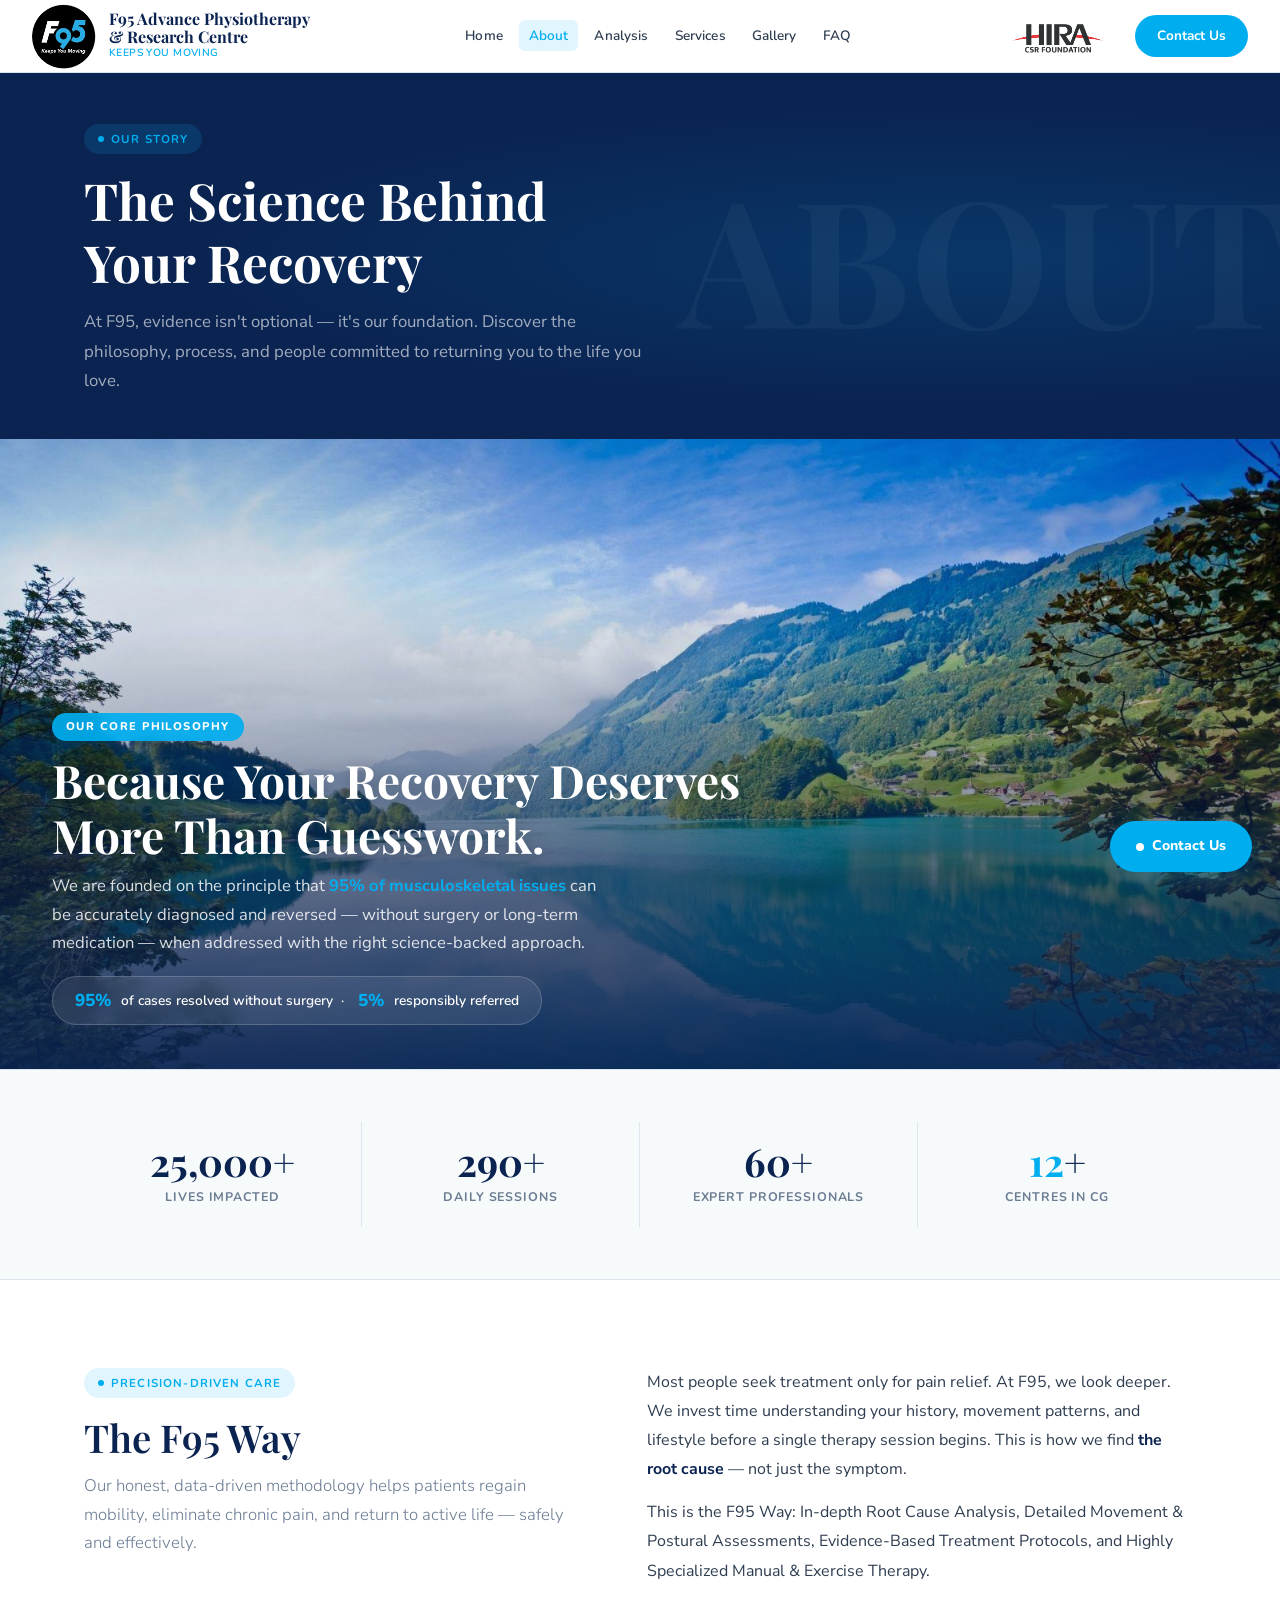
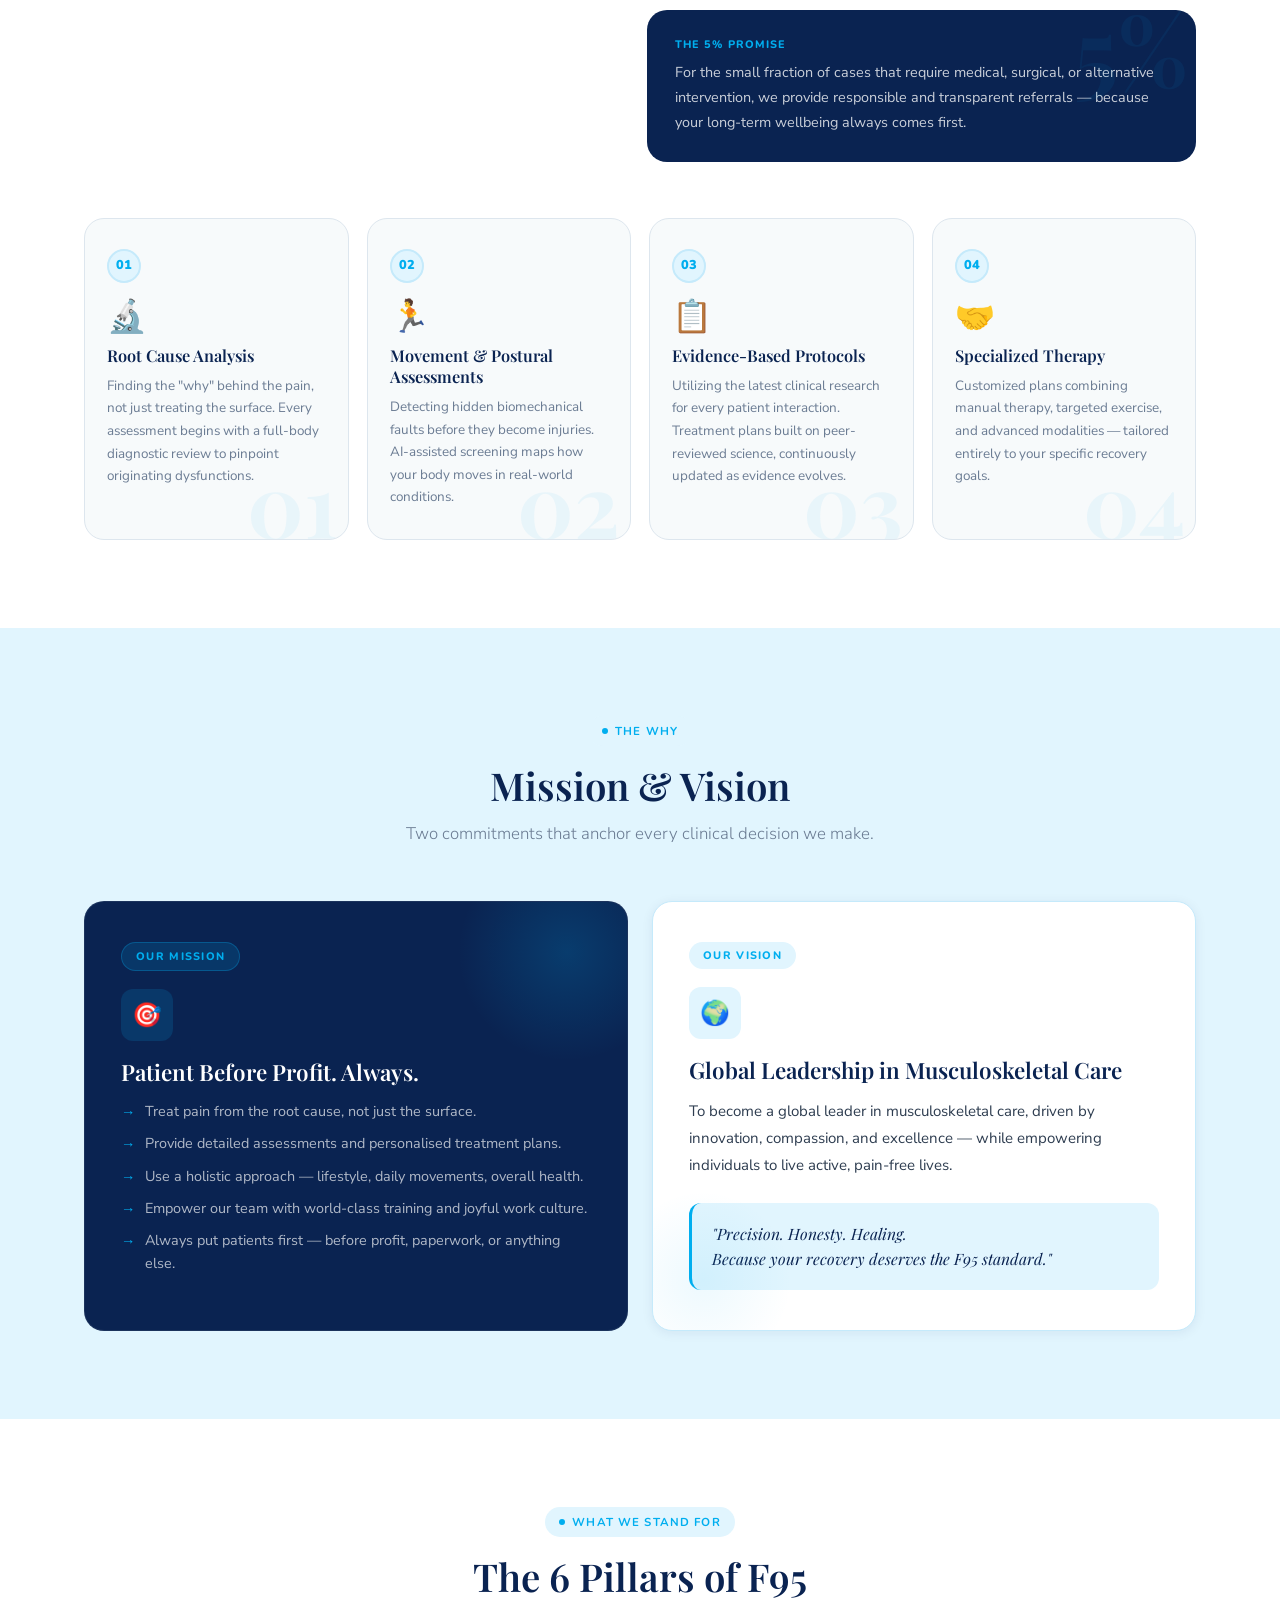
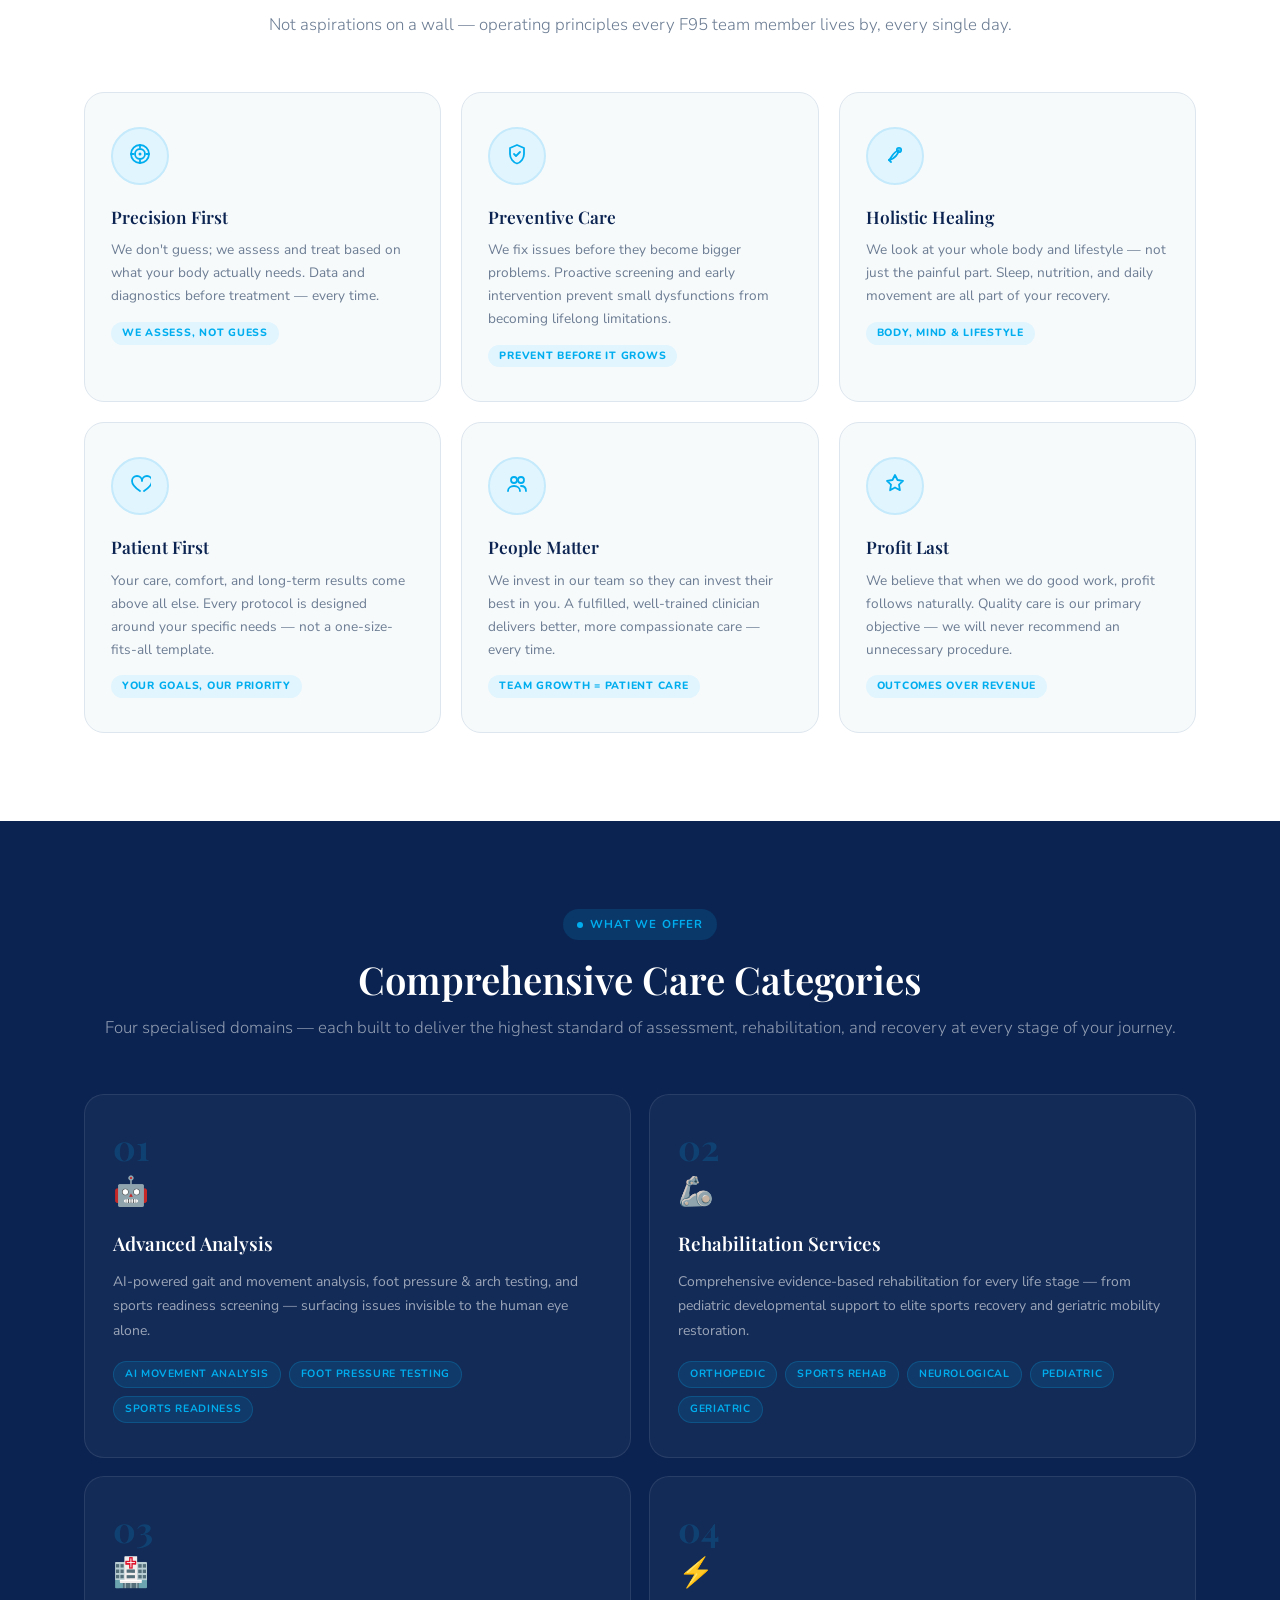
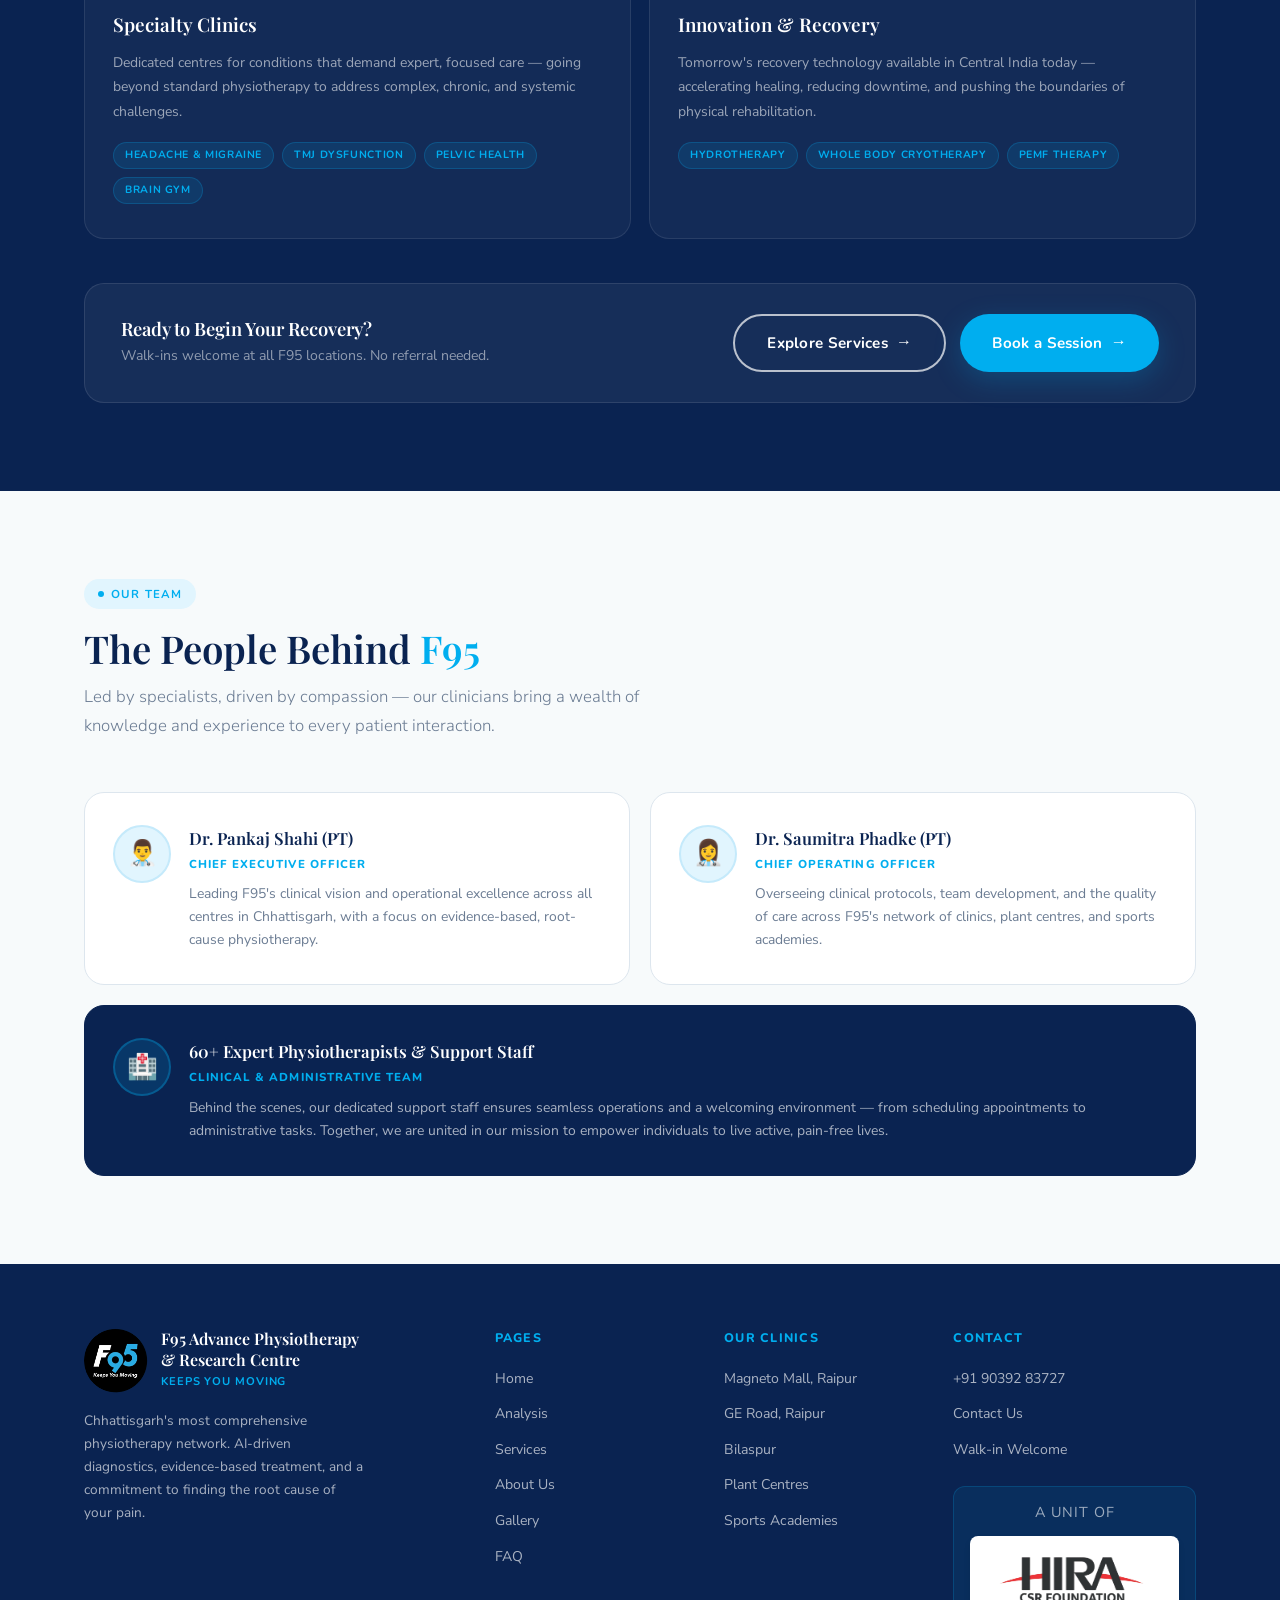
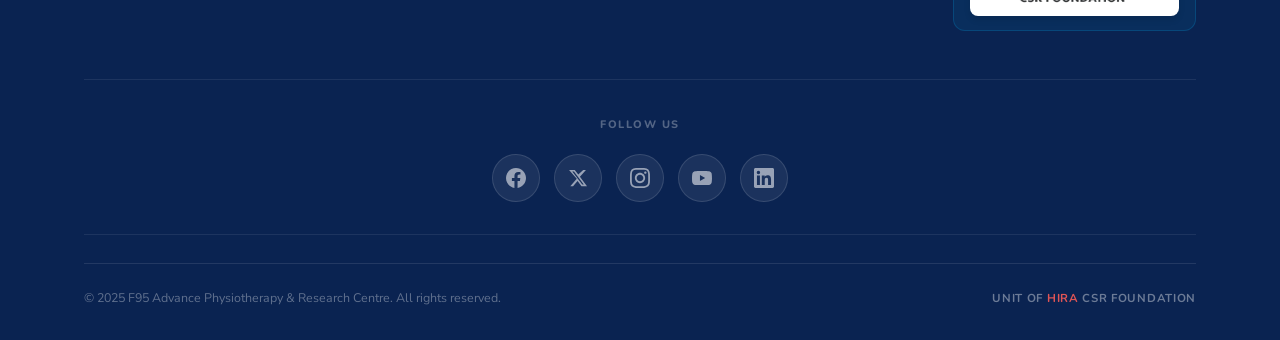
==== commit d3d4bbb7: "Changes to be committed: 	renamed:    about-hero.jpg -> Images/about-hero.jpg 	new file:   Images/an" ====
--- a/about.html
+++ b/about.html
@@ -1,512 +1,616 @@
 <!DOCTYPE html>
 <html lang="en">
 <head>
-<meta charset="UTF-8">
-<meta name="viewport" content="width=device-width, initial-scale=1.0">
-<title>About Us — F95 Advance Physiotherapy & Research Centre</title>
-<link rel="preconnect" href="https://fonts.googleapis.com">
-<link href="https://fonts.googleapis.com/css2?family=Playfair+Display:ital,wght@0,500;0,600;0,700;1,500;1,600&family=Nunito:wght@300;400;500;600;700&family=Nunito+Sans:wght@300;400;600&display=swap" rel="stylesheet">
-<link rel="stylesheet" href="/Style/aboutStyle.css">
+  <meta charset="UTF-8">
+  <meta name="viewport" content="width=device-width, initial-scale=1.0">
+  <title>About F95 Advance Physiotherapy | The Science Behind Your Recovery</title>
+  <link rel="preconnect" href="https://fonts.googleapis.com">
+  <link
+    href="https://fonts.googleapis.com/css2?family=Playfair+Display:ital,wght@0,500;0,600;0,700;1,500;1,600&family=Nunito:wght@300;400;500;600;700&family=Nunito+Sans:wght@300;400;600&display=swap"
+    rel="stylesheet">
+  <!-- Shared stylesheet — inherits ALL design tokens, nav, footer, reveal, buttons -->
+  <link rel="stylesheet" href="indexStyle.css">
+  <!-- Footer social component -->
+  <link rel="stylesheet" href="footer.css">
+  <!-- Favicons -->
+  <link rel="apple-touch-icon" sizes="180x180" href="/Images/favicon/apple-touch-icon.png">
+  <link rel="icon" type="image/png" sizes="32x32" href="/Images/favicon/favicon-32x32.png">
+  <link rel="icon" type="image/png" sizes="16x16" href="/Images/favicon/favicon-16x16.png">
+  <link rel="manifest" href="/Images/favicon/site.webmanifest">
+  <!-- Preloader -->
+  <link rel="stylesheet" href="preloader.css">
+  <!-- Specific CSS design for the About page -->
+  <link rel="stylesheet" href="/Style/aboutStyle.css">
+
+ 
 </head>
+
 <body>
 
-<!-- ════════════════════════════════════════
-     NAVIGATION
-════════════════════════════════════════ -->
-<nav id="mainNav">
-  <div class="nav-inner">
-    <a href="index.html" class="logo-wrap">
-      <div class="logo-circle">
-        <div class="logo-f95"><span class="logo-f">F</span><span class="logo-9">9</span><span class="logo-5">5</span></div>
-        <div class="logo-kym">Keeps You Moving</div>
-      </div>
-      <div class="logo-text-block">
-        <div class="logo-name">F95 Physiotherapy</div>
-        <div class="logo-sub">Advance & Research Centre</div>
-      </div>
-    </a>
-
-    <ul class="nav-links">
-      <li><a href="index.html">Home</a></li>
-      <li><a href="diagnostics.html">Diagnostics</a></li>
-      <li><a href="services.html">Services</a></li>
-      <li><a href="about.html" class="active">About</a></li>
-      <li><a href="gallery.html">Gallery</a></li>
-      <li><a href="faq.html">FAQ</a></li>
-      <li><a href="contact.html">Contact Us</a></li>
-    </ul>
-
-    <div class="nav-right">
-      <div class="hira-badge-nav"><span>HIRA</span> CSR Foundation</div>
-      <a href="contact.html" class="nav-contact-btn">Contact Us</a>
-      <button class="nav-hamburger" id="hamburgerBtn" aria-label="Open menu">
-        <span></span><span></span><span></span>
-      </button>
-    </div>
+  <!-- ════════════════════════════════════════
+     PRELOADER — identical to index.html
+════════════════════════════════════════ -->
+  <div id="preloader">
+    <div class="f95-loader-container">
+      <div class="f95-circle"></div>
+      <div class="f95-circle"></div>
+      <div class="f95-circle"></div>
+      <div class="loader-center">F95</div>
+    </div>
+    <p class="loader-text">Finding the root cause...</p>
   </div>
-</nav>
-
-<!-- Mobile drawer -->
-<div class="mobile-nav-drawer" id="mobileDrawer">
-  <a href="index.html">Home</a>
-  <a href="diagnostics.html">Diagnostics</a>
-  <a href="services.html">Services</a>
-  <a href="about.html">About</a>
-  <a href="gallery.html">Gallery</a>
-  <a href="faq.html">FAQ</a>
-  <a href="contact.html">Contact Us</a>
-  <a href="contact.html" class="mob-contact-btn">Contact Us</a>
-</div>
-
-
-<!-- ════════════════════════════════════════
-     PAGE BREADCRUMB BANNER
-════════════════════════════════════════ -->
-<div class="page-banner">
-  <div class="max-w page-banner-inner">
-    <nav class="breadcrumb" aria-label="Breadcrumb">
-      <a href="index.html">Home</a>
-      <span class="breadcrumb-sep">›</span>
-      <span class="breadcrumb-current">About Us</span>
-    </nav>
-    <div class="tag">Our Story</div>
-    <h1>The Science Behind<br>Your Recovery</h1>
-    <p>At F95, evidence isn't optional — it's our foundation. Discover the philosophy, process, and people committed to returning you to the life you love.</p>
+
+
+  <!-- ════════════════════════════════════════
+     NAVIGATION — "About" link is active
+════════════════════════════════════════ -->
+  <nav id="mainNav">
+    <div class="nav-inner">
+      <a href="index.html" class="logo-wrap">
+        <div class="logo-circle"></div>
+        <div class="logo-text-block">
+          <div class="logo-name">F95 Advance Physiotherapy <br>&amp; Research Centre</div>
+          <div class="logo-sub">Keeps you Moving</div>
+        </div>
+      </a>
+
+      <ul class="nav-links">
+        <li><a href="index.html">Home</a></li>
+        <li><a href="about.html" class="active">About</a></li>
+        <li><a href="analysis.html">Analysis</a></li>
+        <li><a href="service.html">Services</a></li>
+        <li><a href="gallery.html">Gallery</a></li>
+        <li><a href="faq.html">FAQ</a></li>
+      </ul>
+
+      <div class="nav-right">
+        <div class="hira-badge-nav">
+          <img src="/Images/hira-csr-logo.png" alt="HIRA CSR Foundation" class="hira-nav-logo">
+        </div>
+        <a href="contact.html" class="nav-contact-btn">Contact Us</a>
+        <button class="nav-hamburger" id="hamburgerBtn" aria-label="Open menu">
+          <span></span><span></span><span></span>
+        </button>
+      </div>
+    </div>
+  </nav>
+
+  <!-- Mobile drawer -->
+  <div class="mobile-nav-drawer" id="mobileDrawer">
+    <a href="index.html">Home</a>
+    <a href="about.html">About</a>
+    <a href="analysis.html">Analysis</a>
+    <a href="service.html">Services</a>
+    <a href="gallery.html">Gallery</a>
+    <a href="faq.html">FAQ</a>
+    <a href="contact.html">Contact Us</a>
+    <a href="contact.html" class="mob-contact-btn">Contact Us</a>
   </div>
-</div>
-
-
-<!-- ════════════════════════════════════════
-     SECTION 1: PHILOSOPHY HERO
-════════════════════════════════════════ -->
-<section id="philosophy">
-  <div class="philosophy-image-wrap">
-
-    <!-- Real image: place about-hero.jpg in the same folder and swap the placeholder below -->
-    <!-- <img src="about-hero.jpg" alt="F95 Physiotherapy — Precision-Driven Care" class="philosophy-img"> -->
-<img src="about-hero.jpg" alt="F95 Physiotherapy — Precision-Driven Care" class="philosophy-img">
-    <!-- Placeholder shown until about-hero.jpg is placed -->
-<!--
-    <div class="philosophy-img-placeholder">
-      <div class="philosophy-grid-dec"></div>
-      <div class="philosophy-placeholder-content">
-        <div class="philosophy-placeholder-icon">
-          <svg width="38" height="38" viewBox="0 0 38 38" fill="none" xmlns="http://www.w3.org/2000/svg">
-            <circle cx="19" cy="19" r="17" stroke="#00AEEF" stroke-width="1.5" stroke-dasharray="4 3"/>
-            <path d="M19 9v10l6 6" stroke="#00AEEF" stroke-width="2" stroke-linecap="round"/>
-            <circle cx="19" cy="19" r="2" fill="#00AEEF"/>
+
+
+  <!-- ════════════════════════════════════════
+     PAGE BANNER
+     Plain block element with margin-top: var(--nav-h)
+     Cannot overlap the fixed nav under any condition.
+════════════════════════════════════════ -->
+  <div class="page-banner">
+    <div class="max-w page-banner-inner">
+      <nav class="breadcrumb" aria-label="Breadcrumb">
+        <a href="index.html">Home</a>
+        <span class="breadcrumb-sep">›</span>
+        <span class="breadcrumb-cur">About Us</span>
+      </nav>
+      <div class="tag">Our Story</div>
+      <h1>The Science Behind<br>Your Recovery</h1>
+      <p class="banner-sub">At F95, evidence isn't optional — it's our foundation. Discover the philosophy, process, and people committed to returning you to the life you love.</p>
+    </div>
+  </div>
+
+
+  <!-- ════════════════════════════════════════
+     SECTION 1 — PHILOSOPHY HERO
+     height: 70vh + min-height (same as hero-swiper-wrap)
+     so it NEVER collapses on any screen size.
+     Swap placeholder div for the real <img> once
+     about-hero.jpg is ready.
+════════════════════════════════════════ -->
+  <section id="philosophy">
+    <div class="philosophy-wrap">
+
+      <!-- REAL PHOTO — uncomment when about-hero.jpg is in the same folder:
+      <img src="about-hero.jpg" alt="F95 Physiotherapy — Precision-Driven Care" class="philosophy-img"> -->
+<img src="/Images/about-hero.jpg" alt="F95 Physiotherapy — Precision-Driven Care" class="philosophy-img">
+      <!-- PLACEHOLDER until real photo is placed -->
+       <!--
+      <div class="philosophy-placeholder" aria-hidden="true">
+        <div class="philosophy-ph-icon">
+          <svg width="36" height="36" viewBox="0 0 36 36" fill="none" xmlns="http://www.w3.org/2000/svg">
+            <circle cx="18" cy="18" r="15" stroke="#00AEEF" stroke-width="1.5" stroke-dasharray="4 3"/>
+            <path d="M18 8v10l5.5 5.5" stroke="#00AEEF" stroke-width="2" stroke-linecap="round"/>
+            <circle cx="18" cy="18" r="2" fill="#00AEEF"/>
           </svg>
         </div>
-        <div class="philosophy-placeholder-label">Place about-hero.jpg here — wide landscape photo</div>
-      </div>
-    </div>
-  -->
-
-    <div class="philosophy-overlay"></div>
-    <div class="max-w" style="position:relative;">
+        <p class="philosophy-ph-label">Place about-hero.jpg here<br>Wide landscape · 1600 × 700 px+</p>
+      </div>
+    -->
+
+      <div class="philosophy-overlay"></div>
+
       <div class="philosophy-caption reveal">
         <div class="philosophy-eyebrow">Our Core Philosophy</div>
         <h2>Because Your Recovery Deserves<br>More Than Guesswork.</h2>
-        <p>At F95, we believe everyone deserves to be happy and healthy. We are founded on the principle that <strong style="color:var(--blue);">95% of musculoskeletal issues</strong> can be accurately diagnosed and reversed — without surgery or long-term medication — when addressed with the right science-backed approach.</p>
+        <p>We are founded on the principle that <strong style="color:var(--blue)">95% of musculoskeletal issues</strong> can be accurately diagnosed and reversed — without surgery or long-term medication — when addressed with the right science-backed approach.</p>
         <div class="philosophy-stat-pill">
-          <strong>95%</strong> of cases resolved without surgery · <strong>5%</strong> responsibly referred
-        </div>
-      </div>
-    </div>
-  </div>
-</section>
-
-
-<!-- ════════════════════════════════════════
-     IMPACT NUMBERS STRIP
-════════════════════════════════════════ -->
-<section id="about-impact">
-  <div class="max-w">
-    <div class="impact-numbers-row">
-      <div class="impact-num-item reveal">
-        <div class="impact-num-val"><span data-count="25000" data-suffix="+">25,000+</span></div>
-        <div class="impact-num-label">Lives Impacted</div>
-      </div>
-      <div class="impact-num-item reveal reveal-delay-1">
-        <div class="impact-num-val"><span data-count="275" data-suffix="">275</span><em>+</em></div>
-        <div class="impact-num-label">Daily Sessions</div>
-      </div>
-      <div class="impact-num-item reveal reveal-delay-2">
-        <div class="impact-num-val"><span data-count="60" data-suffix="+">60+</span></div>
-        <div class="impact-num-label">Skilled Professionals</div>
-      </div>
-      <div class="impact-num-item reveal reveal-delay-3">
-        <div class="impact-num-val"><em>5</em>+</div>
-        <div class="impact-num-label">Clinic Locations</div>
-      </div>
-    </div>
-  </div>
-</section>
-
-
-<!-- ════════════════════════════════════════
-     SECTION 2: THE F95 WAY
-════════════════════════════════════════ -->
-<section id="f95-way">
-  <div class="max-w">
-
-    <div class="f95way-intro-grid">
-      <div class="reveal">
-        <div class="tag">Precision-Driven Care</div>
-        <h2>The F95 Way</h2>
-        <p class="section-h2-sub">Our honest, data-driven methodology helps patients regain mobility, eliminate chronic pain, and return to active life — safely and effectively.</p>
-      </div>
-      <div class="reveal reveal-delay-1">
-        <p class="f95way-intro-body">
-          Most people seek treatment only for pain relief. At F95, we look deeper. We invest time in understanding you — your history, your movement patterns, and your lifestyle — before a single therapy session begins. This is how we find <strong>the root cause</strong>, not just the symptom.
-        </p>
-        <div class="f95way-promise-card">
-          <div class="f95way-promise-label">The 5% Promise</div>
-          <p class="f95way-promise-text">For the small fraction of cases that require medical, surgical, or alternative intervention, we provide responsible and transparent referrals — because your long-term wellbeing always comes first.</p>
-        </div>
-      </div>
-    </div>
-
-    <!-- 4-Column Process Grid -->
-    <div class="process-grid">
-      <div class="process-card reveal" data-step="01">
-        <div class="process-step-num">01</div>
-        <div class="process-icon-wrap">🔬</div>
-        <div class="process-card-title">Root Cause Analysis</div>
-        <p class="process-card-desc">Finding the "why" behind the pain, not just treating the surface. Every assessment begins with a full-body diagnostic review to pinpoint originating dysfunctions.</p>
-      </div>
-      <div class="process-card reveal reveal-delay-1" data-step="02">
-        <div class="process-step-num">02</div>
-        <div class="process-icon-wrap">🏃</div>
-        <div class="process-card-title">Movement & Postural Assessments</div>
-        <p class="process-card-desc">Detecting hidden biomechanical faults before they become injuries. Our AI-assisted movement screening maps how your body moves in real-world conditions.</p>
-      </div>
-      <div class="process-card reveal reveal-delay-2" data-step="03">
-        <div class="process-step-num">03</div>
-        <div class="process-icon-wrap">📋</div>
-        <div class="process-card-title">Evidence-Based Protocols</div>
-        <p class="process-card-desc">Utilizing the latest clinical research for every patient interaction. Our treatment plans are built on peer-reviewed science, continuously updated as evidence evolves.</p>
-      </div>
-      <div class="process-card reveal reveal-delay-3" data-step="04">
-        <div class="process-step-num">04</div>
-        <div class="process-icon-wrap">🤝</div>
-        <div class="process-card-title">Specialized Therapy</div>
-        <p class="process-card-desc">Customized plans tailored to your specific recovery goals — combining manual therapy, targeted exercise, and advanced modalities for lasting results.</p>
-      </div>
-    </div>
-
-  </div>
-</section>
-
-
-<!-- ════════════════════════════════════════
-     SECTION 3: MISSION & VISION
-════════════════════════════════════════ -->
-<section id="mission-vision">
-  <div class="max-w">
-    <div class="section-header center reveal">
-      <div class="tag">The Why</div>
-      <h2>Mission &amp; Vision</h2>
-      <p class="section-h2-sub">Two commitments that anchor every clinical decision we make.</p>
-    </div>
-
-    <div class="mv-split">
-
-      <div class="mv-card mv-card-mission reveal">
-        <div class="mv-card-label">Our Mission</div>
-        <div class="mv-card-icon">🎯</div>
-        <h3>Empowering You to Live Pain-Free</h3>
-        <p>To treat pain from the root cause, empower our team with world-class training, and always put patients before profit. We are committed to building a healthcare community where every individual has access to honest, effective, and compassionate physiotherapy care.</p>
-      </div>
-
-      <div class="mv-card mv-card-vision reveal reveal-delay-2">
-        <div class="mv-card-label">Our Vision</div>
-        <div class="mv-card-icon">🌍</div>
-        <h3>Global Leadership in Musculoskeletal Care</h3>
-        <p>To become a global leader in musculoskeletal care, driven by innovation, compassion, and excellence. We envision a world where every individual is empowered to live an active, pain-free life — regardless of background or circumstance.</p>
-      </div>
-
-    </div>
-  </div>
-</section>
-
-
-<!-- ════════════════════════════════════════
-     SECTION 4: CORE VALUES — 3×2 GRID
-════════════════════════════════════════ -->
-<section id="core-values" class="section-pad">
-  <div class="max-w">
-    <div class="section-header center reveal">
-      <div class="tag">What We Stand For</div>
-      <h2>The 6 Pillars of F95</h2>
-      <p class="section-h2-sub">These are not aspirations on a wall — they are the operating principles every member of the F95 team lives by, every single day.</p>
-    </div>
-
-    <div class="values-grid">
-
-      <div class="value-card reveal">
-        <div class="value-icon-ring">
-          <span class="value-icon">
-            <!-- Precision icon -->
-            <svg width="22" height="22" viewBox="0 0 22 22" fill="none" xmlns="http://www.w3.org/2000/svg">
-              <circle cx="11" cy="11" r="9" stroke="currentColor" stroke-width="1.8"/>
-              <circle cx="11" cy="11" r="5" stroke="currentColor" stroke-width="1.8"/>
-              <circle cx="11" cy="11" r="1.5" fill="currentColor"/>
-              <line x1="11" y1="2" x2="11" y2="4.5" stroke="currentColor" stroke-width="1.8" stroke-linecap="round"/>
-              <line x1="11" y1="17.5" x2="11" y2="20" stroke="currentColor" stroke-width="1.8" stroke-linecap="round"/>
-              <line x1="2" y1="11" x2="4.5" y2="11" stroke="currentColor" stroke-width="1.8" stroke-linecap="round"/>
-              <line x1="17.5" y1="11" x2="20" y2="11" stroke="currentColor" stroke-width="1.8" stroke-linecap="round"/>
-            </svg>
-          </span>
-        </div>
-        <div class="value-title">Precision First</div>
-        <p class="value-desc">We don't guess; we assess. Every intervention is grounded in data, diagnostics, and documented clinical evidence before treatment begins.</p>
-        <div class="value-tag">We Assess, Not Guess</div>
-      </div>
-
-      <div class="value-card reveal reveal-delay-1">
-        <div class="value-icon-ring">
-          <span class="value-icon">
-            <!-- Shield icon -->
-            <svg width="22" height="22" viewBox="0 0 22 22" fill="none" xmlns="http://www.w3.org/2000/svg">
-              <path d="M11 2L4 5v6c0 4.4 3.1 8.5 7 9.5C15 19.5 18 15.4 18 11V5L11 2z" stroke="currentColor" stroke-width="1.8" stroke-linejoin="round"/>
-              <path d="M8 11l2 2 4-4" stroke="currentColor" stroke-width="1.8" stroke-linecap="round" stroke-linejoin="round"/>
-            </svg>
-          </span>
-        </div>
-        <div class="value-title">Preventive Care</div>
-        <p class="value-desc">We fix issues before they grow. Proactive screening, early intervention, and education prevent small dysfunctions from becoming lifelong limitations.</p>
-        <div class="value-tag">Prevent Before It Grows</div>
-      </div>
-
-      <div class="value-card reveal reveal-delay-2">
-        <div class="value-icon-ring">
-          <span class="value-icon">
-            <!-- Leaf/holistic icon -->
-            <svg width="22" height="22" viewBox="0 0 22 22" fill="none" xmlns="http://www.w3.org/2000/svg">
-              <path d="M5 17c3-3 4-8 10-10-1 4-4 8-9 10" stroke="currentColor" stroke-width="1.8" stroke-linecap="round" stroke-linejoin="round" fill="none"/>
-              <circle cx="15" cy="7" r="2.2" stroke="currentColor" stroke-width="1.8"/>
-              <line x1="5" y1="17" x2="7" y2="19" stroke="currentColor" stroke-width="1.8" stroke-linecap="round"/>
-            </svg>
-          </span>
-        </div>
-        <div class="value-title">Holistic Healing</div>
-        <p class="value-desc">We look at your whole lifestyle — sleep, nutrition, and daily movement. Recovery is a complete ecosystem, not a single isolated treatment.</p>
-        <div class="value-tag">Body, Mind & Lifestyle</div>
-      </div>
-
-      <div class="value-card reveal reveal-delay-1">
-        <div class="value-icon-ring">
-          <span class="value-icon">
-            <!-- Heart/patient icon -->
-            <svg width="22" height="22" viewBox="0 0 22 22" fill="none" xmlns="http://www.w3.org/2000/svg">
-              <path d="M11 18s-8-5.3-8-10a5 5 0 0110 0 5 5 0 0110 0c0 4.7-8 10-8 10" stroke="currentColor" stroke-width="1.8" stroke-linecap="round" stroke-linejoin="round"/>
-            </svg>
-          </span>
-        </div>
-        <div class="value-title">Patient First</div>
-        <p class="value-desc">Your comfort, dignity, and outcomes are our north star. Every protocol is designed around your specific needs — not a one-size-fits-all template.</p>
-        <div class="value-tag">Your Goals, Our Priority</div>
-      </div>
-
-      <div class="value-card reveal reveal-delay-2">
-        <div class="value-icon-ring">
-          <span class="value-icon">
-            <!-- People/team icon -->
-            <svg width="22" height="22" viewBox="0 0 22 22" fill="none" xmlns="http://www.w3.org/2000/svg">
-              <circle cx="8" cy="7" r="3" stroke="currentColor" stroke-width="1.8"/>
-              <circle cx="15" cy="7" r="3" stroke="currentColor" stroke-width="1.8"/>
-              <path d="M2 18c0-3 2.7-5 6-5s6 2 6 5" stroke="currentColor" stroke-width="1.8" stroke-linecap="round"/>
-              <path d="M15 13c2.5 0 5 1.5 5 5" stroke="currentColor" stroke-width="1.8" stroke-linecap="round"/>
-            </svg>
-          </span>
-        </div>
-        <div class="value-title">People Matter</div>
-        <p class="value-desc">We invest in our team so they can invest in you. A fulfilled, well-trained clinician delivers better, more compassionate care — every time.</p>
-        <div class="value-tag">Team Growth = Patient Care</div>
-      </div>
-
-      <div class="value-card reveal reveal-delay-3">
-        <div class="value-icon-ring">
-          <span class="value-icon">
-            <!-- Star/quality icon -->
-            <svg width="22" height="22" viewBox="0 0 22 22" fill="none" xmlns="http://www.w3.org/2000/svg">
-              <path d="M11 2l2.5 5 5.5.8-4 3.9.9 5.5L11 14.5l-4.9 2.7.9-5.5L3 7.8l5.5-.8L11 2z" stroke="currentColor" stroke-width="1.8" stroke-linejoin="round"/>
-            </svg>
-          </span>
-        </div>
-        <div class="value-title">Profit Last</div>
-        <p class="value-desc">Quality care is our primary objective — always. We will never recommend an unnecessary procedure or lengthen a treatment plan for financial gain.</p>
-        <div class="value-tag">Outcomes Over Revenue</div>
-      </div>
-
-    </div>
-  </div>
-</section>
-
-
-<!-- ════════════════════════════════════════
-     SECTION 5: COMPREHENSIVE CARE SUMMARY
-════════════════════════════════════════ -->
-<section id="care-summary">
-  <div class="max-w">
-    <div class="care-header reveal">
-      <div class="tag">What We Offer</div>
-      <h2>Comprehensive Care Categories</h2>
-      <p class="section-h2-sub">Four specialized domains — each built to deliver the highest standard of assessment, rehabilitation, and recovery at every stage of your journey.</p>
-    </div>
-
-    <div class="care-domains-grid">
-
-      <div class="care-domain-card reveal">
-        <div class="care-domain-num">01</div>
-        <div class="care-domain-icon">🤖</div>
-        <div class="care-domain-title">Advanced Analysis</div>
-        <p class="care-domain-desc">We deploy cutting-edge technology to understand how your body truly moves. From AI-powered gait analysis to arch profiling, our diagnostics surface issues invisible to the human eye alone.</p>
-        <div class="care-domain-pills">
-          <span class="care-pill">AI Movement Analysis</span>
-          <span class="care-pill">Foot Pressure Testing</span>
-          <span class="care-pill">Sports Readiness</span>
-          <span class="care-pill">Postural Mapping</span>
-        </div>
-      </div>
-
-      <div class="care-domain-card reveal reveal-delay-1">
-        <div class="care-domain-num">02</div>
-        <div class="care-domain-icon">🦾</div>
-        <div class="care-domain-title">Rehabilitation Services</div>
-        <p class="care-domain-desc">Comprehensive, evidence-based rehabilitation programs designed for every life stage — from pediatric developmental support to geriatric mobility restoration and elite sports recovery.</p>
-        <div class="care-domain-pills">
-          <span class="care-pill">Orthopedic</span>
-          <span class="care-pill">Sports Rehab</span>
-          <span class="care-pill">Neurological</span>
-          <span class="care-pill">Pediatric</span>
-          <span class="care-pill">Geriatric</span>
-        </div>
-      </div>
-
-      <div class="care-domain-card reveal reveal-delay-2">
-        <div class="care-domain-num">03</div>
-        <div class="care-domain-icon">🏥</div>
-        <div class="care-domain-title">Specialty Clinics</div>
-        <p class="care-domain-desc">Dedicated centres for conditions that demand expert, focused care. Our specialty clinics go beyond standard physiotherapy to address complex, chronic, and systemic health challenges.</p>
-        <div class="care-domain-pills">
-          <span class="care-pill">Headache & Migraine</span>
-          <span class="care-pill">TMJ Dysfunction</span>
-          <span class="care-pill">Pelvic Health</span>
-          <span class="care-pill">Brain Gym</span>
-        </div>
-      </div>
-
-      <div class="care-domain-card reveal reveal-delay-3">
-        <div class="care-domain-num">04</div>
-        <div class="care-domain-icon">⚡</div>
-        <div class="care-domain-title">Innovation & Recovery</div>
-        <p class="care-domain-desc">We bring tomorrow's recovery technology to Chhattisgarh today. Advanced modalities that accelerate healing, reduce downtime, and push the boundaries of what's possible in physical rehabilitation.</p>
-        <div class="care-domain-pills">
-          <span class="care-pill">Hydrotherapy</span>
-          <span class="care-pill">Whole Body Cryotherapy</span>
-          <span class="care-pill">PEMF Therapy</span>
-        </div>
-      </div>
-
-    </div>
-
-    <!-- Closing CTA Bar -->
-    <div class="care-cta-bar reveal">
-      <div class="care-cta-bar-text">
-        <h3>Ready to Begin Your Recovery?</h3>
-        <p>Walk-ins welcome at all F95 locations. No referral needed.</p>
-      </div>
-      <div class="care-cta-btns">
-        <a href="services.html" class="btn btn-outline-white btn-arrow">Explore Services</a>
-        <a href="contact.html" class="btn btn-primary btn-arrow">Book a Session</a>
-      </div>
-    </div>
-
-  </div>
-</section>
-
-
-<!-- ════════════════════════════════════════
-     FOOTER
-════════════════════════════════════════ -->
-<footer>
-  <div class="max-w">
-    <div class="footer-grid">
-
-      <div>
-        <div class="footer-logo-block">
-          <div class="footer-logo-circle">
-            <div class="footer-logo-f95"><span class="footer-logo-f">F</span><span class="footer-logo-95">95</span></div>
-            <div class="footer-logo-kym2">Keeps You Moving</div>
-          </div>
+          <strong>95%</strong> of cases resolved without surgery &nbsp;·&nbsp; <strong>5%</strong> responsibly referred
+        </div>
+      </div>
+
+    </div>
+  </section>
+
+
+  <!-- ════════════════════════════════════════
+     IMPACT NUMBERS
+════════════════════════════════════════ -->
+  <section id="about-impact">
+    <div class="max-w">
+      <div class="about-numbers-row">
+        <div class="about-num-item reveal">
+          <div class="about-num-val"><span data-count="25000" data-suffix="+">25,000+</span></div>
+          <div class="about-num-label">Lives Impacted</div>
+        </div>
+        <div class="about-num-item reveal reveal-delay-1">
+          <div class="about-num-val"><span data-count="290" data-suffix="+">290+</span></div>
+          <div class="about-num-label">Daily Sessions</div>
+        </div>
+        <div class="about-num-item reveal reveal-delay-2">
+          <div class="about-num-val"><span data-count="60" data-suffix="+">60+</span></div>
+          <div class="about-num-label">Expert Professionals</div>
+        </div>
+        <div class="about-num-item reveal reveal-delay-3">
+          <div class="about-num-val"><em>12</em>+</div>
+          <div class="about-num-label">Centres in CG</div>
+        </div>
+      </div>
+    </div>
+  </section>
+
+
+  <!-- ════════════════════════════════════════
+     SECTION 2 — THE F95 WAY
+════════════════════════════════════════ -->
+  <section id="f95-way">
+    <div class="max-w">
+
+      <div class="f95way-intro-grid">
+        <div class="reveal">
+          <div class="tag">Precision-Driven Care</div>
+          <h2>The F95 Way</h2>
+          <p class="section-h2-sub">Our honest, data-driven methodology helps patients regain mobility, eliminate chronic pain, and return to active life — safely and effectively.</p>
+        </div>
+        <div class="reveal reveal-delay-1">
+          <p class="f95way-body">Most people seek treatment only for pain relief. At F95, we look deeper. We invest time understanding your history, movement patterns, and lifestyle before a single therapy session begins. This is how we find <strong>the root cause</strong> — not just the symptom.</p>
+          <p class="f95way-body" style="margin-top:14px">This is the F95 Way: In-depth Root Cause Analysis, Detailed Movement &amp; Postural Assessments, Evidence-Based Treatment Protocols, and Highly Specialized Manual &amp; Exercise Therapy.</p>
+          <div class="f95way-promise">
+            <div class="f95way-promise-label">The 5% Promise</div>
+            <p class="f95way-promise-text">For the small fraction of cases that require medical, surgical, or alternative intervention, we provide responsible and transparent referrals — because your long-term wellbeing always comes first.</p>
+          </div>
+        </div>
+      </div>
+
+      <div class="process-grid">
+        <div class="process-card reveal" data-step="01">
+          <div class="process-step-badge">01</div>
+          <div class="process-icon">🔬</div>
+          <div class="process-title">Root Cause Analysis</div>
+          <p class="process-desc">Finding the "why" behind the pain, not just treating the surface. Every assessment begins with a full-body diagnostic review to pinpoint originating dysfunctions.</p>
+        </div>
+        <div class="process-card reveal reveal-delay-1" data-step="02">
+          <div class="process-step-badge">02</div>
+          <div class="process-icon">🏃</div>
+          <div class="process-title">Movement &amp; Postural Assessments</div>
+          <p class="process-desc">Detecting hidden biomechanical faults before they become injuries. AI-assisted screening maps how your body moves in real-world conditions.</p>
+        </div>
+        <div class="process-card reveal reveal-delay-2" data-step="03">
+          <div class="process-step-badge">03</div>
+          <div class="process-icon">📋</div>
+          <div class="process-title">Evidence-Based Protocols</div>
+          <p class="process-desc">Utilizing the latest clinical research for every patient interaction. Treatment plans built on peer-reviewed science, continuously updated as evidence evolves.</p>
+        </div>
+        <div class="process-card reveal reveal-delay-3" data-step="04">
+          <div class="process-step-badge">04</div>
+          <div class="process-icon">🤝</div>
+          <div class="process-title">Specialized Therapy</div>
+          <p class="process-desc">Customized plans combining manual therapy, targeted exercise, and advanced modalities — tailored entirely to your specific recovery goals.</p>
+        </div>
+      </div>
+
+    </div>
+  </section>
+
+
+  <!-- ════════════════════════════════════════
+     SECTION 3 — MISSION & VISION
+════════════════════════════════════════ -->
+  <section id="mission-vision">
+    <div class="max-w">
+      <div class="section-header center reveal">
+        <div class="tag">The Why</div>
+        <h2>Mission &amp; Vision</h2>
+        <p class="section-h2-sub">Two commitments that anchor every clinical decision we make.</p>
+      </div>
+
+      <div class="mv-grid">
+
+        <div class="mv-card mv-card-dark reveal">
+          <div class="mv-label">Our Mission</div>
+          <div class="mv-icon">🎯</div>
+          <h3>Patient Before Profit. Always.</h3>
+          <ul class="mv-list">
+            <li>Treat pain from the root cause, not just the surface.</li>
+            <li>Provide detailed assessments and personalised treatment plans.</li>
+            <li>Use a holistic approach — lifestyle, daily movements, overall health.</li>
+            <li>Empower our team with world-class training and joyful work culture.</li>
+            <li>Always put patients first — before profit, paperwork, or anything else.</li>
+          </ul>
+        </div>
+
+        <div class="mv-card mv-card-light reveal reveal-delay-2">
+          <div class="mv-label">Our Vision</div>
+          <div class="mv-icon">🌍</div>
+          <h3>Global Leadership in Musculoskeletal Care</h3>
+          <p>To become a global leader in musculoskeletal care, driven by innovation, compassion, and excellence — while empowering individuals to live active, pain-free lives.</p>
+          <div style="margin-top:24px; padding:18px 20px; background:var(--mist); border-radius:var(--radius); border-left:3px solid var(--blue);">
+            <p style="font-family:'Playfair Display',serif; font-style:italic; font-size:0.98rem; color:var(--navy); line-height:1.6; margin:0;">
+              "Precision. Honesty. Healing.<br>Because your recovery deserves the F95 standard."
+            </p>
+          </div>
+        </div>
+
+      </div>
+    </div>
+  </section>
+
+
+  <!-- ════════════════════════════════════════
+     SECTION 4 — CORE VALUES  3×2 GRID
+     Stacks to 2-col on tablet, 1-col on mobile.
+════════════════════════════════════════ -->
+  <section id="core-values" class="section-pad">
+    <div class="max-w">
+      <div class="section-header center reveal">
+        <div class="tag">What We Stand For</div>
+        <h2>The 6 Pillars of F95</h2>
+        <p class="section-h2-sub">Not aspirations on a wall — operating principles every F95 team member lives by, every single day.</p>
+      </div>
+
+      <div class="values-grid">
+
+        <div class="value-card reveal">
+          <div class="value-icon-ring">
+            <span class="value-icon">
+              <svg width="22" height="22" viewBox="0 0 22 22" fill="none">
+                <circle cx="11" cy="11" r="9" stroke="currentColor" stroke-width="1.8"/>
+                <circle cx="11" cy="11" r="5" stroke="currentColor" stroke-width="1.8"/>
+                <circle cx="11" cy="11" r="1.5" fill="currentColor"/>
+                <line x1="11" y1="2" x2="11" y2="4.5" stroke="currentColor" stroke-width="1.8" stroke-linecap="round"/>
+                <line x1="11" y1="17.5" x2="11" y2="20" stroke="currentColor" stroke-width="1.8" stroke-linecap="round"/>
+                <line x1="2" y1="11" x2="4.5" y2="11" stroke="currentColor" stroke-width="1.8" stroke-linecap="round"/>
+                <line x1="17.5" y1="11" x2="20" y2="11" stroke="currentColor" stroke-width="1.8" stroke-linecap="round"/>
+              </svg>
+            </span>
+          </div>
+          <div class="value-title">Precision First</div>
+          <p class="value-desc">We don't guess; we assess and treat based on what your body actually needs. Data and diagnostics before treatment — every time.</p>
+          <div class="value-badge">We Assess, Not Guess</div>
+        </div>
+
+        <div class="value-card reveal reveal-delay-1">
+          <div class="value-icon-ring">
+            <span class="value-icon">
+              <svg width="22" height="22" viewBox="0 0 22 22" fill="none">
+                <path d="M11 2L4 5v6c0 4.4 3.1 8.5 7 9.5C15 19.5 18 15.4 18 11V5L11 2z" stroke="currentColor" stroke-width="1.8" stroke-linejoin="round"/>
+                <path d="M8 11l2 2 4-4" stroke="currentColor" stroke-width="1.8" stroke-linecap="round" stroke-linejoin="round"/>
+              </svg>
+            </span>
+          </div>
+          <div class="value-title">Preventive Care</div>
+          <p class="value-desc">We fix issues before they become bigger problems. Proactive screening and early intervention prevent small dysfunctions from becoming lifelong limitations.</p>
+          <div class="value-badge">Prevent Before It Grows</div>
+        </div>
+
+        <div class="value-card reveal reveal-delay-2">
+          <div class="value-icon-ring">
+            <span class="value-icon">
+              <svg width="22" height="22" viewBox="0 0 22 22" fill="none">
+                <path d="M5 17c3-3 4-8 10-10-1 4-4 8-9 10" stroke="currentColor" stroke-width="1.8" stroke-linecap="round" stroke-linejoin="round"/>
+                <circle cx="15" cy="7" r="2.2" stroke="currentColor" stroke-width="1.8"/>
+                <line x1="5" y1="17" x2="7" y2="19" stroke="currentColor" stroke-width="1.8" stroke-linecap="round"/>
+              </svg>
+            </span>
+          </div>
+          <div class="value-title">Holistic Healing</div>
+          <p class="value-desc">We look at your whole body and lifestyle — not just the painful part. Sleep, nutrition, and daily movement are all part of your recovery.</p>
+          <div class="value-badge">Body, Mind &amp; Lifestyle</div>
+        </div>
+
+        <div class="value-card reveal reveal-delay-1">
+          <div class="value-icon-ring">
+            <span class="value-icon">
+              <svg width="22" height="22" viewBox="0 0 22 22" fill="none">
+                <path d="M11 18S3 12.7 3 8a5 5 0 0110 0 5 5 0 0110 0c0 4.7-8 10-8 10" stroke="currentColor" stroke-width="1.8" stroke-linecap="round" stroke-linejoin="round"/>
+              </svg>
+            </span>
+          </div>
+          <div class="value-title">Patient First</div>
+          <p class="value-desc">Your care, comfort, and long-term results come above all else. Every protocol is designed around your specific needs — not a one-size-fits-all template.</p>
+          <div class="value-badge">Your Goals, Our Priority</div>
+        </div>
+
+        <div class="value-card reveal reveal-delay-2">
+          <div class="value-icon-ring">
+            <span class="value-icon">
+              <svg width="22" height="22" viewBox="0 0 22 22" fill="none">
+                <circle cx="8" cy="7" r="3" stroke="currentColor" stroke-width="1.8"/>
+                <circle cx="15" cy="7" r="3" stroke="currentColor" stroke-width="1.8"/>
+                <path d="M2 18c0-3 2.7-5 6-5s6 2 6 5" stroke="currentColor" stroke-width="1.8" stroke-linecap="round"/>
+                <path d="M15 13c2.5 0 5 1.5 5 5" stroke="currentColor" stroke-width="1.8" stroke-linecap="round"/>
+              </svg>
+            </span>
+          </div>
+          <div class="value-title">People Matter</div>
+          <p class="value-desc">We invest in our team so they can invest their best in you. A fulfilled, well-trained clinician delivers better, more compassionate care — every time.</p>
+          <div class="value-badge">Team Growth = Patient Care</div>
+        </div>
+
+        <div class="value-card reveal reveal-delay-3">
+          <div class="value-icon-ring">
+            <span class="value-icon">
+              <svg width="22" height="22" viewBox="0 0 22 22" fill="none">
+                <path d="M11 2l2.5 5 5.5.8-4 3.9.9 5.5L11 14.5l-4.9 2.7.9-5.5L3 7.8l5.5-.8L11 2z" stroke="currentColor" stroke-width="1.8" stroke-linejoin="round"/>
+              </svg>
+            </span>
+          </div>
+          <div class="value-title">Profit Last</div>
+          <p class="value-desc">We believe that when we do good work, profit follows naturally. Quality care is our primary objective — we will never recommend an unnecessary procedure.</p>
+          <div class="value-badge">Outcomes Over Revenue</div>
+        </div>
+
+      </div>
+    </div>
+  </section>
+
+
+  <!-- ════════════════════════════════════════
+     SECTION 5 — COMPREHENSIVE CARE SUMMARY
+     Dark navy — mirrors #recovery on index page
+════════════════════════════════════════ -->
+  <section id="care-summary">
+    <div class="max-w">
+      <div class="section-header center reveal">
+        <div class="tag">What We Offer</div>
+        <h2>Comprehensive Care Categories</h2>
+        <p class="section-h2-sub">Four specialised domains — each built to deliver the highest standard of assessment, rehabilitation, and recovery at every stage of your journey.</p>
+      </div>
+
+      <div class="care-grid">
+        <div class="care-card reveal">
+          <div class="care-card-num">01</div>
+          <div class="care-card-icon">🤖</div>
+          <div class="care-card-title">Advanced Analysis</div>
+          <p class="care-card-desc">AI-powered gait and movement analysis, foot pressure &amp; arch testing, and sports readiness screening — surfacing issues invisible to the human eye alone.</p>
+          <div class="care-pills">
+            <span class="care-pill">AI Movement Analysis</span>
+            <span class="care-pill">Foot Pressure Testing</span>
+            <span class="care-pill">Sports Readiness</span>
+          </div>
+        </div>
+        <div class="care-card reveal reveal-delay-1">
+          <div class="care-card-num">02</div>
+          <div class="care-card-icon">🦾</div>
+          <div class="care-card-title">Rehabilitation Services</div>
+          <p class="care-card-desc">Comprehensive evidence-based rehabilitation for every life stage — from pediatric developmental support to elite sports recovery and geriatric mobility restoration.</p>
+          <div class="care-pills">
+            <span class="care-pill">Orthopedic</span>
+            <span class="care-pill">Sports Rehab</span>
+            <span class="care-pill">Neurological</span>
+            <span class="care-pill">Pediatric</span>
+            <span class="care-pill">Geriatric</span>
+          </div>
+        </div>
+        <div class="care-card reveal reveal-delay-2">
+          <div class="care-card-num">03</div>
+          <div class="care-card-icon">🏥</div>
+          <div class="care-card-title">Specialty Clinics</div>
+          <p class="care-card-desc">Dedicated centres for conditions that demand expert, focused care — going beyond standard physiotherapy to address complex, chronic, and systemic challenges.</p>
+          <div class="care-pills">
+            <span class="care-pill">Headache &amp; Migraine</span>
+            <span class="care-pill">TMJ Dysfunction</span>
+            <span class="care-pill">Pelvic Health</span>
+            <span class="care-pill">Brain Gym</span>
+          </div>
+        </div>
+        <div class="care-card reveal reveal-delay-3">
+          <div class="care-card-num">04</div>
+          <div class="care-card-icon">⚡</div>
+          <div class="care-card-title">Innovation &amp; Recovery</div>
+          <p class="care-card-desc">Tomorrow's recovery technology available in Central India today — accelerating healing, reducing downtime, and pushing the boundaries of physical rehabilitation.</p>
+          <div class="care-pills">
+            <span class="care-pill">Hydrotherapy</span>
+            <span class="care-pill">Whole Body Cryotherapy</span>
+            <span class="care-pill">PEMF Therapy</span>
+          </div>
+        </div>
+      </div>
+
+      <div class="care-cta-bar reveal">
+        <div class="care-cta-bar-text">
+          <h3>Ready to Begin Your Recovery?</h3>
+          <p>Walk-ins welcome at all F95 locations. No referral needed.</p>
+        </div>
+        <div class="care-cta-btns">
+          <a href="service.html" class="btn btn-outline-white btn-arrow">Explore Services</a>
+          <a href="contact.html" class="btn btn-primary btn-arrow">Book a Session</a>
+        </div>
+      </div>
+    </div>
+  </section>
+
+
+  <!-- ════════════════════════════════════════
+     LEADERSHIP CALLOUT
+════════════════════════════════════════ -->
+  <section id="leadership">
+    <div class="max-w">
+      <div class="section-header reveal">
+        <div class="tag">Our Team</div>
+        <h2>The People Behind <span class="text-blue">F95</span></h2>
+        <p class="section-h2-sub" style="max-width:560px">Led by specialists, driven by compassion — our clinicians bring a wealth of knowledge and experience to every patient interaction.</p>
+      </div>
+
+      <div class="leadership-grid">
+
+        <div class="leader-card reveal">
+          <div class="leader-avatar">👨‍⚕️</div>
           <div>
-            <div class="footer-name">F95 Advance Physiotherapy<br>&amp; Research Centre</div>
-            <div class="footer-kym">Keeps You Moving</div>
-          </div>
-        </div>
-        <p class="footer-desc">Chhattisgarh's most comprehensive physiotherapy network. AI-driven diagnostics, evidence-based treatment, and a commitment to finding the root cause of your pain.</p>
-      </div>
-
-      <div>
-        <div class="footer-col-title">Pages</div>
-        <ul class="footer-links">
-          <li><a href="index.html">Home</a></li>
-          <li><a href="diagnostics.html">Diagnostics</a></li>
-          <li><a href="services.html">Services</a></li>
-          <li><a href="about.html">About Us</a></li>
-          <li><a href="gallery.html">Gallery</a></li>
-          <li><a href="faq.html">FAQ</a></li>
-        </ul>
-      </div>
-
-      <div>
-        <div class="footer-col-title">Our Clinics</div>
-        <ul class="footer-links">
-          <li><a href="index.html#locations">Magneto Mall, Raipur</a></li>
-          <li><a href="index.html#locations">GE Road, Raipur</a></li>
-          <li><a href="index.html#locations">Bilaspur</a></li>
-          <li><a href="index.html#locations">Plant Centres</a></li>
-          <li><a href="index.html#locations">Sports Academies</a></li>
-        </ul>
-      </div>
-
-      <div>
-        <div class="footer-col-title">Contact</div>
-        <ul class="footer-links">
-          <li><a href="tel:+919039283727">+91 90392 83727</a></li>
-          <li><a href="contact.html">Contact Us</a></li>
-          <li><a href="contact.html">Walk-in Welcome</a></li>
-        </ul>
-        <div class="footer-contact-block" style="margin-top:20px">
-          <div class="partner-label">In Partnership With</div>
-          <div class="partner-name">HIRA <span>CSR</span></div>
-          <div class="partner-sub">Foundation</div>
-        </div>
-      </div>
-
-    </div>
-    <div class="footer-bottom">
-      <div class="footer-copy">© 2025 F95 Advance Physiotherapy &amp; Research Centre. A unit of HIRA CSR Foundation. All rights reserved.</div>
-      <div class="footer-hira">Unit of <span>HIRA</span> CSR Foundation</div>
-    </div>
-  </div>
-</footer>
-
-
-<!-- ════════════════════════════════════════
+            <div class="leader-title">Dr. Pankaj Shahi (PT)</div>
+            <div class="leader-role">Chief Executive Officer</div>
+            <p class="leader-desc">Leading F95's clinical vision and operational excellence across all centres in Chhattisgarh, with a focus on evidence-based, root-cause physiotherapy.</p>
+          </div>
+        </div>
+
+        <div class="leader-card reveal reveal-delay-1">
+          <div class="leader-avatar">👩‍⚕️</div>
+          <div>
+            <div class="leader-title">Dr. Saumitra Phadke (PT)</div>
+            <div class="leader-role">Chief Operating Officer</div>
+            <p class="leader-desc">Overseeing clinical protocols, team development, and the quality of care across F95's network of clinics, plant centres, and sports academies.</p>
+          </div>
+        </div>
+
+        <div class="leader-card leader-card-full reveal">
+          <div class="leader-avatar">🏥</div>
+          <div>
+            <div class="leader-title">60+ Expert Physiotherapists &amp; Support Staff</div>
+            <div class="leader-role">Clinical &amp; Administrative Team</div>
+            <p class="leader-desc">Behind the scenes, our dedicated support staff ensures seamless operations and a welcoming environment — from scheduling appointments to administrative tasks. Together, we are united in our mission to empower individuals to live active, pain-free lives.</p>
+          </div>
+        </div>
+
+      </div>
+    </div>
+  </section>
+
+
+  <!-- ════════════════════════════════════════
+     FOOTER — exact match to index.html
+════════════════════════════════════════ -->
+  <footer>
+    <div class="max-w">
+      <div class="footer-grid">
+
+        <div>
+          <div class="footer-logo-block">
+            <div class="footer-logo-circle"></div>
+            <div>
+              <div class="footer-name">F95 Advance Physiotherapy<br>&amp; Research Centre</div>
+              <div class="footer-kym">Keeps You Moving</div>
+            </div>
+          </div>
+          <p class="footer-desc">Chhattisgarh's most comprehensive physiotherapy network. AI-driven diagnostics, evidence-based treatment, and a commitment to finding the root cause of your pain.</p>
+        </div>
+
+        <div>
+          <div class="footer-col-title">Pages</div>
+          <ul class="footer-links">
+            <li><a href="index.html">Home</a></li>
+            <li><a href="analysis.html">Analysis</a></li>
+            <li><a href="service.html">Services</a></li>
+            <li><a href="about.html">About Us</a></li>
+            <li><a href="gallery.html">Gallery</a></li>
+            <li><a href="faq.html">FAQ</a></li>
+          </ul>
+        </div>
+
+        <div>
+          <div class="footer-col-title">Our Clinics</div>
+          <ul class="footer-links">
+            <li><a href="index.html#locations">Magneto Mall, Raipur</a></li>
+            <li><a href="index.html#locations">GE Road, Raipur</a></li>
+            <li><a href="index.html#locations">Bilaspur</a></li>
+            <li><a href="index.html#locations">Plant Centres</a></li>
+            <li><a href="index.html#locations">Sports Academies</a></li>
+          </ul>
+        </div>
+
+        <div>
+          <div class="footer-col-title">Contact</div>
+          <ul class="footer-links">
+            <li><a href="tel:+919039283727">+91 90392 83727</a></li>
+            <li><a href="contact.html">Contact Us</a></li>
+            <li><a href="contact.html">Walk-in Welcome</a></li>
+          </ul>
+          <div class="footer-contact-block partner-section">
+            <span class="partner-text">A Unit of</span>
+            <div class="partner-logo-container">
+              <img src="/Images/hira-csr-logo.png" alt="HIRA CSR Foundation" class="partner-logo">
+            </div>
+          </div>
+        </div>
+
+      </div>
+
+      <!-- Social strip — same SVG icons as index.html -->
+      <div class="footer-social" role="navigation" aria-label="Follow us on social media">
+        <span class="footer-social-label">Follow Us</span>
+        <div class="footer-social-icons">
+          <a class="footer-social-link footer-social-link--facebook" href="#" target="_blank" rel="noopener noreferrer" aria-label="Follow F95 on Facebook" title="Facebook">
+            <svg viewBox="0 0 24 24" xmlns="http://www.w3.org/2000/svg" aria-hidden="true"><path d="M24 12.073C24 5.405 18.627 0 12 0S0 5.405 0 12.073C0 18.1 4.388 23.094 10.125 24v-8.437H7.078v-3.49h3.047V9.41c0-3.025 1.791-4.697 4.533-4.697 1.312 0 2.686.236 2.686.236v2.97h-1.513c-1.491 0-1.956.93-1.956 1.886v2.267h3.328l-.532 3.49h-2.796V24C19.612 23.094 24 18.1 24 12.073z"/></svg>
+          </a>
+          <a class="footer-social-link footer-social-link--x" href="#" target="_blank" rel="noopener noreferrer" aria-label="Follow F95 on X" title="X (Twitter)">
+            <svg viewBox="0 0 24 24" xmlns="http://www.w3.org/2000/svg" aria-hidden="true"><path d="M18.244 2.25h3.308l-7.227 8.26 8.502 11.24H16.17l-4.714-6.231-5.401 6.231H2.747l7.73-8.835L1.254 2.25H8.08l4.259 5.63 5.905-5.63zm-1.161 17.52h1.833L7.084 4.126H5.117z"/></svg>
+          </a>
+          <a class="footer-social-link footer-social-link--instagram" href="#" target="_blank" rel="noopener noreferrer" aria-label="Follow F95 on Instagram" title="Instagram">
+            <svg viewBox="0 0 24 24" xmlns="http://www.w3.org/2000/svg" aria-hidden="true"><path d="M12 2.163c3.204 0 3.584.012 4.85.07 3.252.148 4.771 1.691 4.919 4.919.058 1.265.069 1.645.069 4.849 0 3.205-.012 3.584-.069 4.849-.149 3.225-1.664 4.771-4.919 4.919-1.266.058-1.644.07-4.85.07-3.204 0-3.584-.012-4.849-.07-3.26-.149-4.771-1.699-4.919-4.92-.058-1.265-.07-1.644-.07-4.849 0-3.204.013-3.583.07-4.849.149-3.227 1.664-4.771 4.919-4.919 1.266-.057 1.645-.069 4.849-.069zm0-2.163c-3.259 0-3.667.014-4.947.072-4.358.2-6.78 2.618-6.98 6.98-.059 1.281-.073 1.689-.073 4.948 0 3.259.014 3.668.072 4.948.2 4.358 2.618 6.78 6.98 6.98 1.281.058 1.689.072 4.948.072 3.259 0 3.668-.014 4.948-.072 4.354-.2 6.782-2.618 6.979-6.98.059-1.28.073-1.689.073-4.948 0-3.259-.014-3.667-.072-4.947-.196-4.354-2.617-6.78-6.979-6.98-1.281-.059-1.69-.073-4.949-.073zm0 5.838c-3.403 0-6.162 2.759-6.162 6.162s2.759 6.163 6.162 6.163 6.162-2.759 6.162-6.163c0-3.403-2.759-6.162-6.162-6.162zm0 10.162c-2.209 0-4-1.79-4-4 0-2.209 1.791-4 4-4s4 1.791 4 4c0 2.21-1.791 4-4 4zm6.406-11.845c-.796 0-1.441.645-1.441 1.44s.645 1.44 1.441 1.44c.795 0 1.439-.645 1.439-1.44s-.644-1.44-1.439-1.44z"/></svg>
+          </a>
+          <a class="footer-social-link footer-social-link--youtube" href="#" target="_blank" rel="noopener noreferrer" aria-label="Watch F95 on YouTube" title="YouTube">
+            <svg viewBox="0 0 24 24" xmlns="http://www.w3.org/2000/svg" aria-hidden="true"><path d="M23.498 6.186a3.016 3.016 0 0 0-2.122-2.136C19.505 3.545 12 3.545 12 3.545s-7.505 0-9.377.505A3.017 3.017 0 0 0 .502 6.186C0 8.07 0 12 0 12s0 3.93.502 5.814a3.016 3.016 0 0 0 2.122 2.136c1.871.505 9.376.505 9.376.505s7.505 0 9.377-.505a3.015 3.015 0 0 0 2.122-2.136C24 15.93 24 12 24 12s0-3.93-.502-5.814zM9.545 15.568V8.432L15.818 12l-6.273 3.568z"/></svg>
+          </a>
+          <a class="footer-social-link footer-social-link--linkedin" href="#" target="_blank" rel="noopener noreferrer" aria-label="Connect with F95 on LinkedIn" title="LinkedIn">
+            <svg viewBox="0 0 24 24" xmlns="http://www.w3.org/2000/svg" aria-hidden="true"><path d="M20.447 20.452h-3.554v-5.569c0-1.328-.027-3.037-1.852-3.037-1.853 0-2.136 1.445-2.136 2.939v5.667H9.351V9h3.414v1.561h.046c.477-.9 1.637-1.85 3.37-1.85 3.601 0 4.267 2.37 4.267 5.455v6.286zM5.337 7.433a2.062 2.062 0 0 1-2.063-2.065 2.064 2.064 0 1 1 2.063 2.065zm1.782 13.019H3.555V9h3.564v11.452zM22.225 0H1.771C.792 0 0 .774 0 1.729v20.542C0 23.227.792 24 1.771 24h20.451C23.2 24 24 23.227 24 22.271V1.729C24 .774 23.2 0 22.222 0h.003z"/></svg>
+          </a>
+        </div>
+      </div>
+
+      <div class="footer-bottom">
+        <div class="footer-copy">© 2025 F95 Advance Physiotherapy &amp; Research Centre. All rights reserved.</div>
+        <div class="footer-hira">Unit of <span>HIRA</span> CSR Foundation</div>
+      </div>
+    </div>
+  </footer>
+
+
+  <!-- ════════════════════════════════════════
      STICKY CONTACT BUTTON
 ════════════════════════════════════════ -->
-<a href="contact.html" class="sticky-contact" id="stickyBtn">
-  <div class="dot"></div>
-  Contact Us
-</a>
-
-
-<!-- ════════════════════════════════════════
-     SCRIPTS
-════════════════════════════════════════ -->
-<script src="/Script/aboutScript.js"></script>
+  <a href="contact.html" class="sticky-contact" id="stickyBtn">
+    <div class="dot"></div>
+    Contact Us
+  </a>
+
+
+  <!-- ════════════════════════════════════════
+     SCRIPTS — same external files as index.html
+     indexScript.js handles:
+       · Scroll reveal (.reveal → .visible)
+       · Animated counters ([data-count])
+       · Nav shadow on scroll
+       · Sticky button hide near footer
+       · Mobile hamburger
+════════════════════════════════════════ -->
+  <script src="/Script/aboutScript.js"></script>
+  <script src="preloader.js"></script>
+
+
 </body>
 </html>
--- a/indexStyle.css
+++ b/indexStyle.css
@@ -0,0 +1,2097 @@
+/* ═══════════════════════════════════════════════
+   DESIGN SYSTEM — "The Patient Journey" Theme
+   Trustworthy · Calming · Professional · Empathetic
+   v3 — Multi-page refactor, Image Carousel Hero
+═══════════════════════════════════════════════ */
+:root {
+  --blue: #00AEEF;
+  --blue-dark: #0090CC;
+  --blue-light: #33BEFF;
+  --navy: #0A2351;
+  --black: #1C1C1C;
+  --white: #FFFFFF;
+  --mist: #E1F5FE;
+  --mist-deep: #C5EAFB;
+  --gray-soft: #F7FAFB;
+  --gray-mid: #6B7C93;
+  --gray-line: #DDE6EE;
+  --warm-text: #2E3D50;
+  --shadow-sm: 0 2px 12px rgba(10, 35, 81, 0.07);
+  --shadow-md: 0 8px 32px rgba(10, 35, 81, 0.10);
+  --shadow-lg: 0 20px 60px rgba(10, 35, 81, 0.13);
+  --shadow-blue: 0 8px 28px rgba(0, 174, 239, 0.22);
+  --radius: 12px;
+  --radius-lg: 20px;
+  --radius-pill: 100px;
+  --nav-h: 72px;
+}
+
+*,
+*::before,
+*::after {
+  box-sizing: border-box;
+  margin: 0;
+  padding: 0;
+}
+
+html {
+  scroll-behavior: smooth;
+}
+
+body {
+  font-family: 'Nunito Sans', sans-serif;
+  color: var(--black);
+  background: var(--white);
+  font-size: 16px;
+  line-height: 1.6;
+  overflow-x: hidden;
+}
+
+/* ── TYPOGRAPHY ── */
+h1,
+h2,
+h3,
+h4 {
+  font-family: 'Playfair Display', Georgia, serif;
+  line-height: 1.2;
+  color: var(--navy);
+}
+
+h1 {
+  font-size: clamp(2rem, 4vw, 3.6rem);
+  font-weight: 700;
+}
+
+h2 {
+  font-size: clamp(1.7rem, 3vw, 2.6rem);
+  font-weight: 600;
+}
+
+h3 {
+  font-size: 1.2rem;
+  font-weight: 600;
+}
+
+p {
+  color: var(--warm-text);
+}
+
+a {
+  text-decoration: none;
+}
+
+/* ── UTILITY ── */
+.max-w {
+  max-width: 1160px;
+  margin: 0 auto;
+  padding: 0 24px;
+}
+
+.section-pad {
+  padding: 88px 0;
+}
+
+.text-blue {
+  color: var(--blue);
+}
+
+.text-navy {
+  color: var(--navy);
+}
+
+.tag {
+  display: inline-flex;
+  align-items: center;
+  gap: 7px;
+  background: var(--mist);
+  color: var(--blue);
+  font-family: 'Nunito', sans-serif;
+  font-size: 0.72rem;
+  font-weight: 700;
+  letter-spacing: 0.1em;
+  text-transform: uppercase;
+  padding: 6px 14px;
+  border-radius: var(--radius-pill);
+  margin-bottom: 16px;
+}
+
+.tag::before {
+  content: '';
+  width: 6px;
+  height: 6px;
+  border-radius: 50%;
+  background: var(--blue);
+}
+
+/* ── BUTTONS ── */
+.btn {
+  display: inline-flex;
+  align-items: center;
+  gap: 8px;
+  padding: 14px 32px;
+  border-radius: var(--radius-pill);
+  font-family: 'Nunito', sans-serif;
+  font-weight: 700;
+  font-size: 0.95rem;
+  cursor: pointer;
+  border: none;
+  transition: all 0.28s;
+  letter-spacing: 0.02em;
+  text-decoration: none;
+}
+
+.btn-primary {
+  background: var(--blue);
+  color: var(--white);
+  box-shadow: var(--shadow-blue);
+}
+
+.btn-primary:hover {
+  background: var(--blue-dark);
+  transform: translateY(-2px);
+  box-shadow: 0 14px 36px rgba(0, 174, 239, 0.32);
+}
+
+.btn-outline {
+  background: transparent;
+  color: var(--navy);
+  border: 2px solid var(--navy);
+}
+
+.btn-outline:hover {
+  background: var(--navy);
+  color: var(--white);
+}
+
+.btn-outline-white {
+  background: transparent;
+  color: var(--white);
+  border: 2px solid rgba(255, 255, 255, 0.7);
+}
+
+.btn-outline-white:hover {
+  background: rgba(255, 255, 255, 0.15);
+  border-color: white;
+}
+
+.btn-arrow::after {
+  content: '→';
+  font-size: 1rem;
+}
+
+/* ════════════════════════════════════════
+   NAVIGATION — Multi-page links
+════════════════════════════════════════ */
+nav {
+  position: fixed;
+  top: 0;
+  left: 0;
+  right: 0;
+  z-index: 200;
+  background: rgba(255, 255, 255, 0.97);
+  border-bottom: 1px solid var(--gray-line);
+  backdrop-filter: blur(12px);
+  transition: box-shadow 0.3s;
+}
+
+nav.scrolled {
+  box-shadow: var(--shadow-md);
+}
+
+.nav-inner {
+  display: flex;
+  align-items: center;
+  justify-content: space-between;
+  padding: 0 32px;
+  height: var(--nav-h);
+  max-width: 1280px;
+  margin: 0 auto;
+}
+
+
+/* Logo */
+.logo-wrap {
+  display: flex;
+  align-items: center;
+  gap: 12px;
+  text-decoration: none;
+}
+
+.logo-circle {
+  width: 65px;
+  height: 65px;
+  border-radius: 50%;
+  flex-shrink: 0;
+
+  overflow: hidden;
+  background-image: url('/Images/f95-logo.png');
+  background-size: 200%;
+  /* zoom level — adjust this */
+  background-position: center;
+  /* keeps it centered */
+  background-repeat: no-repeat;
+  background-color: transparent;
+  /* remove the black/green bg since logo has its own */
+}
+
+/* 
+.logo-circle {
+ width: 70px;
+  height: 70px;
+   background: #1C1C1C; 
+  background: greenyellow;
+  border-radius: 50%;
+  display: flex;
+  flex-direction: column;
+  align-items: center;
+  justify-content: center;
+  flex-shrink: 0;
+  
+  overflow: hidden; 
+}
+*/
+
+.logo-circle img {
+  width: 190%;
+  height: 190%;
+  object-fit: contain;
+}
+
+
+.logo-f95 {
+  font-family: 'Nunito', sans-serif;
+  font-weight: 900;
+  font-size: 17px;
+  line-height: 1;
+  letter-spacing: -1px;
+  display: flex;
+  align-items: baseline;
+}
+
+.logo-f {
+  color: #FFFFFF;
+}
+
+.logo-9,
+.logo-5 {
+  color: #00AEEF;
+}
+
+.logo-kym {
+  font-family: 'Nunito', sans-serif;
+  font-size: 5.5px;
+  font-weight: 700;
+  color: rgba(255, 255, 255, 0.85);
+  letter-spacing: 0.3px;
+  margin-top: 1px;
+  font-style: italic;
+}
+
+.logo-text-block {
+  display: flex;
+  flex-direction: column;
+}
+
+.logo-name {
+  font-family: 'Playfair Display', serif;
+  font-weight: 700;
+  font-size: 1rem;
+  color: var(--navy);
+  line-height: 1.1;
+}
+
+.logo-sub {
+  font-family: 'Nunito', sans-serif;
+  font-size: 0.65rem;
+  font-weight: 600;
+  color: var(--blue);
+  letter-spacing: 0.04em;
+  text-transform: uppercase;
+}
+
+/* Nav links */
+.nav-links {
+  display: flex;
+  align-items: center;
+  gap: 6px;
+  list-style: none;
+}
+
+.nav-links a {
+  font-family: 'Nunito', sans-serif;
+  font-size: 0.85rem;
+  font-weight: 600;
+  color: var(--warm-text);
+  transition: color 0.2s;
+  letter-spacing: 0.01em;
+  padding: 6px 10px;
+  border-radius: 6px;
+}
+
+.nav-links a:hover,
+.nav-links a.active {
+  color: var(--blue);
+}
+
+.nav-links a.active {
+  background: var(--mist);
+}
+
+/* HIRA badge + CTA */
+.nav-right {
+  display: flex;
+  align-items: center;
+  gap: 14px;
+}
+
+/* Updated wrapper (removed text styles) */
+.hira-badge-nav {
+  display: flex;
+  align-items: center;
+  /* Optional: add a small padding or border here if you want separation from the contact button */
+  margin-right: 8px;
+}
+
+/* New class to size the logo properly */
+.hira-nav-logo {
+  height: 38px;
+  /* Adjust this number to make the logo larger or smaller */
+  width: auto;
+  object-fit: contain;
+  display: block;
+}
+
+/* You can safely delete the old .hira-badge-nav span { color: #CC0000; } rule */
+
+
+
+.nav-contact-btn {
+  background: var(--blue);
+  color: white;
+  border: none;
+  padding: 10px 22px;
+  border-radius: var(--radius-pill);
+  font-family: 'Nunito', sans-serif;
+  font-weight: 700;
+  font-size: 0.85rem;
+  cursor: pointer;
+  transition: all 0.25s;
+  text-decoration: none;
+  display: inline-block;
+}
+
+.nav-contact-btn:hover {
+  background: var(--blue-dark);
+  transform: translateY(-1px);
+}
+
+/* Hamburger (mobile) */
+.nav-hamburger {
+  display: none;
+  flex-direction: column;
+  gap: 5px;
+  cursor: pointer;
+  background: none;
+  border: none;
+  padding: 4px;
+}
+
+.nav-hamburger span {
+  display: block;
+  width: 24px;
+  height: 2px;
+  background: var(--navy);
+  border-radius: 2px;
+  transition: all 0.3s;
+}
+
+.nav-mobile-open .nav-hamburger span:nth-child(1) {
+  transform: translateY(7px) rotate(45deg);
+}
+
+.nav-mobile-open .nav-hamburger span:nth-child(2) {
+  opacity: 0;
+}
+
+.nav-mobile-open .nav-hamburger span:nth-child(3) {
+  transform: translateY(-7px) rotate(-45deg);
+}
+
+
+/* ════════════════════════════════════════
+   HERO — Cinematic Photo Carousel
+   Height strategy: 80vh desktop → 62vh mobile
+   object-fit: cover, centre-anchored
+════════════════════════════════════════ */
+#hero {
+  margin-top: var(--nav-h);
+  position: relative;
+  background: var(--navy);
+  /* shows while image loads */
+  overflow: hidden;
+}
+
+
+
+/* ── Viewport-height container — cinematic on all screens ── */
+.hero-swiper-wrap {
+  position: relative;
+  width: 100%;
+  height: 80vh;
+  /* desktop: cinematic */
+  min-height: 520px;
+  /* floor so content never crushes */
+  max-height: 900px;
+  /* ceiling on ultra-wide monitors */
+  background: var(--navy);
+  overflow: hidden;
+}
+
+@media (max-width: 900px) {
+  .hero-swiper-wrap {
+    height: 65vh;
+    min-height: 440px;
+  }
+}
+
+@media (max-width: 600px) {
+  .hero-swiper-wrap {
+    height: 62vh;
+    min-height: 400px;
+  }
+}
+
+/* ── Swiper fills the container ── */
+.hero-swiper {
+  width: 100%;
+  height: 100%;
+}
+
+.hero-swiper .swiper-slide {
+  position: relative;
+  overflow: hidden;
+  background: var(--navy);
+}
+
+/* ── Photo: cover + centre-anchor. Never crops awkwardly. ── */
+.slide-img {
+  position: absolute;
+  inset: 0;
+  width: 100%;
+  height: 100%;
+  object-fit: cover;
+  /* fills frame, no letterbox */
+  object-position: center top;
+  /* keep faces/equipment in frame */
+  display: block;
+  /* Gentle Ken Burns zoom — adds life without distraction */
+  animation: heroZoom 8s ease-out forwards;
+}
+
+/* Reset zoom on non-active slides so only active slide animates */
+.hero-swiper .swiper-slide:not(.swiper-slide-active) .slide-img {
+  animation: none;
+  transform: scale(1.04);
+}
+
+@keyframes heroZoom {
+  from {
+    transform: scale(1.06);
+  }
+
+  to {
+    transform: scale(1.00);
+  }
+}
+
+
+/* ── Two-layer text protection gradient ──────────────────
+   Layer 1 (top): very light darkening to protect eyebrow tags
+   Layer 2 (bottom): stronger gradient so Playfair headings
+   remain readable on ANY background colour.                 */
+.slide-overlay {
+  position: absolute;
+  inset: 0;
+  background:
+    /* Top edge — subtle */
+    linear-gradient(to bottom,
+      rgba(10, 35, 81, 0.30) 0%,
+      transparent 28%),
+    /* Bottom edge — strong text protection */
+    linear-gradient(to top,
+      rgba(10, 35, 81, 0.88) 0%,
+      rgba(10, 35, 81, 0.55) 32%,
+      rgba(10, 35, 81, 0.18) 58%,
+      transparent 75%);
+  pointer-events: none;
+  z-index: 1;
+}
+
+/* ── Caption sits above both gradient layers ── */
+.slide-caption {
+  position: absolute;
+  bottom: 0;
+  left: 0;
+  right: 0;
+  padding: 32px 52px 44px;
+  z-index: 2;
+}
+
+.slide-eyebrow {
+  display: inline-flex;
+  align-items: center;
+  gap: 7px;
+  background: rgba(0, 174, 239, 0.92);
+  color: white;
+  font-family: 'Nunito', sans-serif;
+  font-size: 0.7rem;
+  font-weight: 800;
+  letter-spacing: 0.13em;
+  text-transform: uppercase;
+  padding: 5px 14px;
+  border-radius: var(--radius-pill);
+  margin-bottom: 12px;
+  backdrop-filter: blur(4px);
+}
+
+.slide-caption h2 {
+  color: white;
+  font-size: clamp(1.6rem, 3.8vw, 3rem);
+  font-weight: 700;
+  line-height: 1.18;
+  margin-bottom: 8px;
+  text-shadow: 0 2px 16px rgba(0, 0, 0, 0.25);
+  max-width: 680px;
+}
+
+.slide-caption p {
+  color: rgba(255, 255, 255, 0.88);
+  font-size: clamp(0.88rem, 1.5vw, 1.05rem);
+  font-weight: 400;
+  max-width: 520px;
+  line-height: 1.65;
+  text-shadow: 0 1px 6px rgba(0, 0, 0, 0.2);
+}
+
+/* ── Navigation arrows ── */
+.hero-swiper-wrap .swiper-button-next,
+.hero-swiper-wrap .swiper-button-prev {
+  width: 48px;
+  height: 48px;
+  background: rgba(255, 255, 255, 0.90);
+  border-radius: 50%;
+  box-shadow: 0 4px 20px rgba(10, 35, 81, 0.2);
+  color: var(--navy);
+  transition: all 0.25s;
+  top: 50%;
+  /* vertically centred on image */
+  transform: translateY(-50%);
+}
+
+.hero-swiper-wrap .swiper-button-next:hover,
+.hero-swiper-wrap .swiper-button-prev:hover {
+  background: var(--blue);
+  color: white;
+  transform: translateY(-50%) scale(1.08);
+}
+
+.hero-swiper-wrap .swiper-button-next::after,
+.hero-swiper-wrap .swiper-button-prev::after {
+  font-size: 13px;
+  font-weight: 900;
+}
+
+.hero-swiper-wrap .swiper-button-next {
+  right: 22px;
+}
+
+.hero-swiper-wrap .swiper-button-prev {
+  left: 22px;
+}
+
+/* ── Pagination dots ── */
+.hero-swiper-wrap .swiper-pagination {
+  bottom: 16px;
+  z-index: 3;
+}
+
+.hero-swiper-wrap .swiper-pagination-bullet {
+  width: 8px;
+  height: 8px;
+  background: rgba(255, 255, 255, 0.5);
+  opacity: 1;
+  transition: all 0.3s;
+}
+
+.hero-swiper-wrap .swiper-pagination-bullet-active {
+  background: var(--blue);
+  width: 28px;
+  border-radius: 4px;
+}
+
+/* ── Mobile caption tighten ── */
+@media (max-width: 600px) {
+  .slide-caption {
+    padding: 20px 22px 28px;
+  }
+
+  .hero-swiper-wrap .swiper-button-next,
+  .hero-swiper-wrap .swiper-button-prev {
+    width: 38px;
+    height: 38px;
+  }
+}
+
+/* ── Placeholder image: shown when hero1/2/3.jpg aren't present yet ── */
+.slide-placeholder {
+  width: 100%;
+  height: 100%;
+  display: flex;
+  flex-direction: column;
+  align-items: center;
+  justify-content: center;
+  background: linear-gradient(135deg, var(--navy) 0%, #1a4080 100%);
+  color: rgba(255, 255, 255, 0.35);
+  font-family: 'Nunito', sans-serif;
+  font-size: 0.85rem;
+  text-align: center;
+  gap: 10px;
+}
+
+.slide-placeholder svg {
+  opacity: 0.3;
+}
+
+.slide-placeholder span {
+  font-size: 0.8rem;
+  letter-spacing: 0.05em;
+}
+
+/* ════════════════════════════════════════
+   TRUST RIBBON — below carousel
+════════════════════════════════════════ */
+#trust-ribbon {
+  background: var(--navy);
+  padding: 20px 0;
+}
+
+.ribbon-inner {
+  display: flex;
+  align-items: center;
+  justify-content: center;
+  gap: 36px;
+  flex-wrap: wrap;
+  max-width: 1160px;
+  margin: 0 auto;
+  padding: 0 24px;
+}
+
+.ribbon-item {
+  display: flex;
+  align-items: center;
+  gap: 8px;
+  color: rgba(255, 255, 255, 0.82);
+  font-family: 'Nunito', sans-serif;
+  font-size: 0.84rem;
+  font-weight: 500;
+}
+
+.ribbon-item-icon {
+  color: var(--blue);
+  font-size: 1rem;
+}
+
+.ribbon-sep {
+  width: 1px;
+  height: 24px;
+  background: rgba(255, 255, 255, 0.15);
+}
+
+/* ════════════════════════════════════════
+   IMPACT & IDENTITY — New section
+   (stats + brief extracted from hero)
+════════════════════════════════════════ */
+#impact-identity {
+  background: var(--white);
+  padding: 88px 0;
+  overflow: hidden;
+}
+
+.impact-layout {
+  display: grid;
+  grid-template-columns: 1fr 1fr;
+  gap: 72px;
+  align-items: center;
+}
+
+/* Left: brief + tagline */
+.impact-brief {}
+
+.impact-tagline-block {
+  margin-top: 24px;
+  padding: 22px 26px;
+  background: var(--navy);
+  border-radius: var(--radius-lg);
+  position: relative;
+  overflow: hidden;
+}
+
+.impact-tagline-block::before {
+  content: '"';
+  position: absolute;
+  top: -20px;
+  left: 12px;
+  font-family: 'Playfair Display', serif;
+  font-size: 10rem;
+  color: rgba(0, 174, 239, 0.08);
+  line-height: 1;
+  pointer-events: none;
+}
+
+.impact-tagline-text {
+  font-family: 'Playfair Display', serif;
+  font-style: italic;
+  font-size: 1.25rem;
+  color: white;
+  line-height: 1.55;
+  margin-bottom: 10px;
+}
+
+.impact-tagline-attr {
+  font-family: 'Nunito', sans-serif;
+  font-size: 0.75rem;
+  font-weight: 700;
+  color: var(--blue);
+  text-transform: uppercase;
+  letter-spacing: 0.1em;
+}
+
+.impact-brief-body {
+  font-size: 1rem;
+  color: var(--warm-text);
+  line-height: 1.8;
+  margin-bottom: 28px;
+}
+
+.impact-brief-body strong {
+  color: var(--navy);
+  font-weight: 700;
+}
+
+.impact-brief-cta {
+  margin-top: 28px;
+}
+
+/* Right: stat grid */
+.impact-stats-grid {
+  display: grid;
+  grid-template-columns: 1fr 1fr;
+  gap: 16px;
+}
+
+.impact-stat-card {
+  background: var(--gray-soft);
+  border: 1.5px solid var(--gray-line);
+  border-radius: var(--radius-lg);
+  padding: 28px 22px;
+  text-align: center;
+  transition: all 0.3s;
+  position: relative;
+  overflow: hidden;
+}
+
+.impact-stat-card::after {
+  content: '';
+  position: absolute;
+  bottom: 0;
+  left: 0;
+  right: 0;
+  height: 3px;
+  background: var(--blue);
+  transform: scaleX(0);
+  transition: 0.35s;
+}
+
+.impact-stat-card:hover::after {
+  transform: scaleX(1);
+}
+
+.impact-stat-card:hover {
+  border-color: rgba(0, 174, 239, 0.3);
+  box-shadow: var(--shadow-md);
+  transform: translateY(-4px);
+  background: var(--white);
+}
+
+.impact-stat-card.featured {
+  background: var(--navy);
+  border-color: var(--navy);
+  grid-column: 1 / -1;
+  display: flex;
+  align-items: center;
+  gap: 20px;
+  text-align: left;
+  padding: 24px 28px;
+}
+
+.impact-stat-card.featured::after {
+  background: var(--blue);
+}
+
+.impact-stat-icon {
+  font-size: 1.8rem;
+  margin-bottom: 10px;
+}
+
+.impact-stat-card.featured .impact-stat-icon {
+  margin-bottom: 0;
+  flex-shrink: 0;
+}
+
+.impact-stat-num {
+  font-family: 'Playfair Display', serif;
+  font-weight: 700;
+  font-size: clamp(2rem, 2.8vw, 2.8rem);
+  color: var(--navy);
+  line-height: 1;
+  margin-bottom: 6px;
+}
+
+.impact-stat-num span {
+  color: var(--blue);
+}
+
+.impact-stat-card.featured .impact-stat-num {
+  color: white;
+  font-size: 2.4rem;
+}
+
+.impact-stat-label {
+  font-size: 0.8rem;
+  color: var(--gray-mid);
+  font-weight: 500;
+  line-height: 1.45;
+}
+
+.impact-stat-card.featured .impact-stat-label {
+  color: rgba(255, 255, 255, 0.7);
+}
+
+.impact-stat-card.featured .impact-stat-label strong {
+  color: white;
+}
+
+.impact-period {
+  margin-top: 16px;
+  padding: 10px 16px;
+  background: var(--mist);
+  border-radius: var(--radius);
+  font-family: 'Nunito', sans-serif;
+  font-size: 0.78rem;
+  font-weight: 600;
+  color: var(--blue);
+  text-align: center;
+  letter-spacing: 0.04em;
+}
+
+.hira-partner-badge {
+  display: flex;
+  align-items: center;
+  gap: 10px;
+  padding: 14px 18px;
+  background: white;
+  border: 1.5px solid var(--gray-line);
+  border-radius: var(--radius);
+  margin-top: 16px;
+  box-shadow: var(--shadow-sm);
+}
+
+.hira-partner-logo {
+  font-family: 'Nunito', sans-serif;
+  font-weight: 900;
+  font-size: 1.1rem;
+}
+
+.hira-partner-logo .h {
+  color: var(--black);
+}
+
+.hira-partner-logo .c {
+  color: #CC0000;
+}
+
+.hira-partner-text {
+  font-size: 0.78rem;
+  color: var(--gray-mid);
+  line-height: 1.4;
+}
+
+.hira-partner-text strong {
+  color: var(--navy);
+  display: block;
+  font-size: 0.82rem;
+}
+
+/* ════════════════════════════════════════
+   DIAGNOSTICS PREVIEW (Homepage)
+════════════════════════════════════════ */
+#analysis {
+  background: var(--mist);
+}
+
+.diag-preview-grid {
+  display: grid;
+  grid-template-columns: repeat(3, 1fr);
+  gap: 20px;
+  margin-top: 48px;
+}
+
+.diag-prev-card {
+  background: white;
+  border: 1.5px solid var(--gray-line);
+  border-radius: var(--radius-lg);
+  padding: 30px 24px;
+  transition: all 0.3s;
+  cursor: default;
+  position: relative;
+  overflow: hidden;
+}
+
+.diag-prev-card::before {
+  content: '';
+  position: absolute;
+  top: 0;
+  left: 0;
+  right: 0;
+  height: 3px;
+  background: var(--blue);
+  transform: scaleX(0);
+  transform-origin: left;
+  transition: 0.35s;
+}
+
+.diag-prev-card:hover::before {
+  transform: scaleX(1);
+}
+
+.diag-prev-card:hover {
+  border-color: rgba(0, 174, 239, 0.3);
+  box-shadow: var(--shadow-md);
+  transform: translateY(-5px);
+}
+
+.diag-prev-card.featured {
+  background: var(--navy);
+  border-color: var(--navy);
+  color: white;
+  grid-column: 1 / -1;
+  display: flex;
+  gap: 28px;
+  align-items: center;
+}
+
+.diag-prev-icon {
+  width: 56px;
+  height: 56px;
+  border-radius: var(--radius);
+  background: var(--mist);
+  display: flex;
+  align-items: center;
+  justify-content: center;
+  font-size: 1.6rem;
+  margin-bottom: 16px;
+  flex-shrink: 0;
+}
+
+.diag-prev-card.featured .diag-prev-icon {
+  background: rgba(0, 174, 239, 0.18);
+  margin-bottom: 0;
+}
+
+.diag-prev-title {
+  font-family: 'Nunito', sans-serif;
+  font-weight: 700;
+  font-size: 1rem;
+  color: var(--navy);
+  margin-bottom: 8px;
+}
+
+.diag-prev-card.featured .diag-prev-title {
+  color: white;
+  font-size: 1.1rem;
+}
+
+.diag-prev-desc {
+  font-size: 0.85rem;
+  color: var(--gray-mid);
+  line-height: 1.65;
+}
+
+.diag-prev-card.featured .diag-prev-desc {
+  color: rgba(255, 255, 255, 0.72);
+}
+
+.diag-prev-badge {
+  display: inline-block;
+  margin-top: 14px;
+  background: var(--blue);
+  color: white;
+  font-family: 'Nunito', sans-serif;
+  font-size: 0.7rem;
+  font-weight: 800;
+  padding: 4px 12px;
+  border-radius: var(--radius-pill);
+  letter-spacing: 0.07em;
+  text-transform: uppercase;
+}
+
+/* "Learn More" CTA bar */
+.diag-cta-bar {
+  margin-top: 44px;
+  padding: 28px 36px;
+  background: white;
+  border: 1.5px solid var(--gray-line);
+  border-radius: var(--radius-lg);
+  display: flex;
+  align-items: center;
+  justify-content: space-between;
+  gap: 24px;
+  box-shadow: var(--shadow-sm);
+}
+
+.diag-cta-bar-text {}
+
+.diag-cta-bar-title {
+  font-family: 'Playfair Display', serif;
+  font-size: 1.15rem;
+  font-weight: 600;
+  color: var(--navy);
+  margin-bottom: 4px;
+}
+
+.diag-cta-bar-sub {
+  font-size: 0.88rem;
+  color: var(--gray-mid);
+}
+
+.diag-cta-link {
+  background: var(--blue);
+  color: white;
+  border: none;
+  padding: 13px 28px;
+  border-radius: var(--radius-pill);
+  font-family: 'Nunito', sans-serif;
+  font-weight: 700;
+  font-size: 0.9rem;
+  text-decoration: none;
+  display: inline-flex;
+  align-items: center;
+  gap: 8px;
+  white-space: nowrap;
+  transition: all 0.25s;
+  box-shadow: var(--shadow-blue);
+  flex-shrink: 0;
+}
+
+.diag-cta-link:hover {
+  background: var(--blue-dark);
+  transform: translateY(-2px);
+}
+
+.diag-cta-link::after {
+  content: '→';
+}
+
+/* ════════════════════════════════════════
+   TREATMENTS GRID
+════════════════════════════════════════ */
+#treatments {
+  background: var(--white);
+}
+
+.section-header {
+  margin-bottom: 52px;
+}
+
+.section-header.center {
+  text-align: center;
+}
+
+.section-header.center .tag {
+  margin: 0 auto 16px;
+}
+
+.section-h2-sub {
+  font-family: 'Nunito Sans', sans-serif;
+  font-size: 1.05rem;
+  font-weight: 300;
+  color: var(--gray-mid);
+  margin-top: 12px;
+  line-height: 1.7;
+}
+
+.treatment-grid {
+  display: grid;
+  grid-template-columns: repeat(4, 1fr);
+  gap: 20px;
+}
+
+.treatment-card {
+  background: white;
+  border-radius: var(--radius-lg);
+  padding: 32px 22px;
+  text-align: center;
+  box-shadow: var(--shadow-sm);
+  transition: all 0.3s;
+  cursor: default;
+  border: 1.5px solid var(--gray-line);
+}
+
+.treatment-card:hover {
+  border-color: var(--blue);
+  box-shadow: var(--shadow-md);
+  transform: translateY(-6px);
+}
+
+.treatment-icon-wrap {
+  width: 70px;
+  height: 70px;
+  border-radius: 50%;
+  background: var(--mist);
+  display: flex;
+  align-items: center;
+  justify-content: center;
+  font-size: 1.9rem;
+  margin: 0 auto 18px;
+  transition: background 0.3s;
+}
+
+.treatment-card:hover .treatment-icon-wrap {
+  background: var(--blue);
+}
+
+.treatment-card-title {
+  font-family: 'Playfair Display', serif;
+  font-weight: 600;
+  font-size: 1.05rem;
+  color: var(--navy);
+  margin-bottom: 10px;
+}
+
+.treatment-card-desc {
+  font-size: 0.84rem;
+  color: var(--gray-mid);
+  line-height: 1.65;
+}
+
+/* ════════════════════════════════════════
+   SPECIALTY CLINICS — BENTO BOX
+════════════════════════════════════════ */
+#specialty {
+  background: var(--mist);
+}
+
+.bento-grid {
+  display: grid;
+  grid-template-columns: repeat(3, 1fr);
+  grid-template-rows: auto auto;
+  gap: 18px;
+}
+
+.bento-cell {
+  background: white;
+  border: 1.5px solid var(--gray-line);
+  border-radius: var(--radius-lg);
+  padding: 32px 28px;
+  transition: all 0.3s;
+  cursor: default;
+}
+
+.bento-cell:hover {
+  box-shadow: var(--shadow-md);
+  border-color: rgba(0, 174, 239, 0.3);
+  transform: translateY(-3px);
+}
+
+.bento-cell-wide {
+  grid-column: 1 / 3;
+  background: var(--navy);
+  border-color: var(--navy);
+}
+
+.bento-cell-tall {
+  grid-row: 1 / 3;
+  background: var(--mist);
+  border-color: var(--mist-deep);
+}
+
+.bento-icon {
+  font-size: 2.2rem;
+  margin-bottom: 14px;
+}
+
+.bento-title {
+  font-family: 'Playfair Display', serif;
+  font-weight: 600;
+  font-size: 1.1rem;
+  color: var(--navy);
+  margin-bottom: 8px;
+}
+
+.bento-desc {
+  font-size: 0.85rem;
+  color: var(--gray-mid);
+  line-height: 1.65;
+}
+
+.bento-cell-wide .bento-title {
+  color: white;
+  font-size: 1.3rem;
+}
+
+.bento-cell-wide .bento-desc {
+  color: rgba(255, 255, 255, 0.7);
+}
+
+.bento-tag-blue {
+  display: inline-block;
+  background: var(--blue);
+  color: white;
+  font-family: 'Nunito', sans-serif;
+  font-size: 0.72rem;
+  font-weight: 700;
+  padding: 4px 12px;
+  border-radius: var(--radius-pill);
+  margin-bottom: 12px;
+  letter-spacing: 0.06em;
+  text-transform: uppercase;
+}
+
+.bento-wide-inner {
+  display: flex;
+  gap: 32px;
+  align-items: center;
+}
+
+.bento-wide-icon {
+  font-size: 3.5rem;
+  flex-shrink: 0;
+}
+
+.bento-cell-tall .bento-title {
+  color: var(--navy);
+  font-size: 1.2rem;
+}
+
+.bento-stat-row {
+  display: flex;
+  flex-direction: column;
+  gap: 16px;
+  margin-top: 20px;
+}
+
+.bento-stat-num {
+  font-family: 'Playfair Display', serif;
+  font-size: 1.8rem;
+  font-weight: 700;
+  color: var(--navy);
+  line-height: 1;
+}
+
+.bento-stat-num em {
+  color: var(--blue);
+  font-style: normal;
+}
+
+.bento-stat-label {
+  font-size: 0.78rem;
+  color: var(--gray-mid);
+  margin-top: 2px;
+}
+
+.bento-stat-bar {
+  height: 3px;
+  background: var(--gray-line);
+  border-radius: 2px;
+  margin-top: 6px;
+  overflow: hidden;
+}
+
+.bento-stat-fill {
+  height: 100%;
+  background: var(--blue);
+  border-radius: 2px;
+}
+
+/* ════════════════════════════════════════
+   RECOVERY ZONE
+════════════════════════════════════════ */
+#recovery {
+  background: var(--navy);
+  padding: 88px 0;
+}
+
+.recovery-header {
+  color: white;
+  text-align: center;
+  margin-bottom: 52px;
+}
+
+.recovery-header h2 {
+  color: white;
+}
+
+.recovery-header .section-h2-sub {
+  color: rgba(255, 255, 255, 0.6);
+}
+
+.recovery-header .tag {
+  background: rgba(0, 174, 239, 0.15);
+  color: var(--blue);
+}
+
+.recovery-grid {
+  display: grid;
+  grid-template-columns: repeat(3, 1fr);
+  gap: 20px;
+}
+
+.recovery-card {
+  background: rgba(255, 255, 255, 0.05);
+  border: 1px solid rgba(255, 255, 255, 0.1);
+  border-radius: var(--radius-lg);
+  padding: 36px 28px;
+  transition: all 0.3s;
+  cursor: default;
+  text-align: center;
+  position: relative;
+  overflow: hidden;
+}
+
+.recovery-card::after {
+  content: '';
+  position: absolute;
+  bottom: 0;
+  left: 0;
+  right: 0;
+  height: 3px;
+  background: var(--blue);
+  transform: scaleX(0);
+  transition: 0.35s;
+}
+
+.recovery-card:hover::after {
+  transform: scaleX(1);
+}
+
+.recovery-card:hover {
+  background: rgba(0, 174, 239, 0.08);
+  border-color: rgba(0, 174, 239, 0.3);
+  transform: translateY(-6px);
+}
+
+.recovery-card-icon {
+  font-size: 2.8rem;
+  margin-bottom: 18px;
+}
+
+.recovery-card-title {
+  font-family: 'Playfair Display', serif;
+  font-size: 1.1rem;
+  color: white;
+  margin-bottom: 10px;
+}
+
+.recovery-card-desc {
+  font-size: 0.86rem;
+  color: rgba(255, 255, 255, 0.6);
+  line-height: 1.7;
+}
+
+.recovery-card-badge {
+  display: inline-block;
+  margin-top: 20px;
+  background: rgba(0, 174, 239, 0.15);
+  color: var(--blue);
+  font-family: 'Nunito', sans-serif;
+  font-size: 0.72rem;
+  font-weight: 700;
+  padding: 5px 14px;
+  border-radius: var(--radius-pill);
+  letter-spacing: 0.07em;
+  text-transform: uppercase;
+  border: 1px solid rgba(0, 174, 239, 0.3);
+}
+
+/* ════════════════════════════════════════
+   LOCATIONS
+════════════════════════════════════════ */
+#locations {
+  background: var(--white);
+}
+
+.loc-grid {
+  display: grid;
+  grid-template-columns: repeat(3, 1fr);
+  gap: 20px;
+  margin-top: 48px;
+}
+
+.loc-card {
+  background: white;
+  border: 1.5px solid var(--gray-line);
+  border-radius: var(--radius-lg);
+  overflow: hidden;
+  transition: all 0.3s;
+}
+
+.loc-card:hover {
+  box-shadow: var(--shadow-md);
+  border-color: rgba(0, 174, 239, 0.3);
+}
+
+.loc-card-header {
+  padding: 16px 22px;
+  display: flex;
+  align-items: center;
+  gap: 10px;
+}
+
+.loc-card-header.main {
+  background: var(--navy);
+}
+
+.loc-card-header.plant {
+  background: #1a3a6b;
+}
+
+.loc-card-header.sports {
+  background: #0d3355;
+}
+
+.loc-card-header-icon {
+  font-size: 1.3rem;
+}
+
+.loc-card-header-title {
+  font-family: 'Nunito', sans-serif;
+  font-weight: 800;
+  font-size: 0.86rem;
+  color: white;
+  text-transform: uppercase;
+  letter-spacing: 0.06em;
+}
+
+.loc-list {
+  padding: 18px 22px;
+  display: flex;
+  flex-direction: column;
+}
+
+.loc-item {
+  display: flex;
+  align-items: center;
+  justify-content: space-between;
+  padding: 11px 0;
+  border-bottom: 1px solid var(--gray-line);
+}
+
+.loc-item:last-child {
+  border-bottom: none;
+}
+
+.loc-item-name {
+  display: flex;
+  align-items: center;
+  gap: 8px;
+  font-size: 0.9rem;
+  font-weight: 600;
+  color: var(--navy);
+}
+
+.loc-dot {
+  width: 7px;
+  height: 7px;
+  border-radius: 50%;
+  background: var(--blue);
+  flex-shrink: 0;
+}
+
+.loc-item-vol {
+  font-family: 'Nunito', sans-serif;
+  font-size: 0.74rem;
+  font-weight: 700;
+  color: var(--blue);
+  background: var(--mist);
+  padding: 3px 10px;
+  border-radius: var(--radius-pill);
+}
+
+/* ════════════════════════════════════════
+   FOOTER — multi-page links
+════════════════════════════════════════ */
+footer {
+  background: var(--navy);
+  color: rgba(255, 255, 255, 0.75);
+  padding: 64px 0 32px;
+}
+
+.footer-grid {
+  display: grid;
+  grid-template-columns: 2fr 1fr 1fr 1fr;
+  gap: 48px;
+  margin-bottom: 48px;
+}
+
+.footer-logo-block {
+  display: flex;
+  align-items: center;
+  gap: 12px;
+  margin-bottom: 16px;
+}
+
+.footer-logo-circle {
+  width: 65px;
+  height: 65px;
+  border-radius: 50%;
+  flex-shrink: 0;
+
+  overflow: hidden;
+  background-image: url('/Images/f95-logo.png');
+  background-size: 200%;
+  /* zoom level — adjust this */
+  background-position: center;
+  /* keeps it centered */
+  background-repeat: no-repeat;
+  background-color: transparent;
+  /* remove the black/green bg since logo has its own */
+}
+
+/*
+.footer-logo-circle {
+  width: 48px;
+  height: 48px;
+  background: #1C1C1C;
+  border-radius: 50%;
+  display: flex;
+  flex-direction: column;
+  align-items: center;
+  justify-content: center;
+  flex-shrink: 0;
+}
+  */
+
+.footer-logo-f95 {
+  font-family: 'Nunito', sans-serif;
+  font-weight: 900;
+  font-size: 16px;
+  letter-spacing: -1px;
+  display: flex;
+}
+
+.footer-logo-f {
+  color: white;
+}
+
+.footer-logo-95 {
+  color: #00AEEF;
+}
+
+.footer-logo-kym2 {
+  font-style: italic;
+  font-size: 5px;
+  color: rgba(255, 255, 255, 0.65);
+  font-family: 'Nunito', sans-serif;
+  font-weight: 700;
+}
+
+.footer-name {
+  font-family: 'Playfair Display', serif;
+  font-size: 1rem;
+  color: white;
+  font-weight: 600;
+  line-height: 1.3;
+}
+
+.footer-kym {
+  font-size: 0.7rem;
+  color: var(--blue);
+  font-weight: 700;
+  text-transform: uppercase;
+  letter-spacing: 0.08em;
+  margin-top: 2px;
+  font-family: 'Nunito', sans-serif;
+}
+
+.footer-desc {
+  color: rgba(255, 255, 255, 0.65);
+  font-size: 0.85rem;
+  line-height: 1.7;
+  max-width: 280px;
+}
+
+.footer-col-title {
+  font-family: 'Nunito', sans-serif;
+  font-weight: 800;
+  font-size: 0.78rem;
+  text-transform: uppercase;
+  letter-spacing: 0.1em;
+  color: var(--blue);
+  margin-bottom: 18px;
+}
+
+.footer-links {
+  list-style: none;
+  display: flex;
+  flex-direction: column;
+  gap: 10px;
+}
+
+.footer-links a {
+  color: rgba(255, 255, 255, 0.65);
+  font-size: 0.88rem;
+  transition: color 0.2s;
+}
+
+.footer-links a:hover {
+  color: var(--blue);
+}
+
+.footer-contact-block {
+  display: flex;
+  align-items: center;
+  gap: 10px;
+  /* Space between the text and the logo */
+  flex-wrap: wrap;
+}
+
+.partner-logo {
+  height: 40px;
+  /* Adjust this height to fit your design */
+  width: auto;
+  /* Keeps the aspect ratio perfect */
+  display: inline-block;
+  vertical-align: middle;
+}
+
+.partner-section {
+  display: flex;
+  flex-direction: column;
+  /* Puts logo under the text for better visibility */
+  align-items: center;
+  gap: 12px;
+  margin-top: 20px;
+}
+
+.partner-text {
+  font-size: 0.9rem;
+  text-transform: uppercase;
+  letter-spacing: 1px;
+  opacity: 0.8;
+}
+
+.partner-logo-container {
+  background: white;
+  /* Adds a clean white card behind the logo */
+  padding: 10px 20px;
+  border-radius: 8px;
+  display: inline-flex;
+  align-items: center;
+  justify-content: center;
+  box-shadow: 0 4px 6px rgba(0, 0, 0, 0.1);
+}
+
+.partner-logo {
+  height: 60px;
+  /* Increased height for better clarity */
+  width: auto;
+  display: block;
+}
+
+.footer-contact-block {
+  margin-top: 24px;
+  padding: 14px 16px;
+  background: rgba(0, 174, 239, 0.08);
+  border-radius: var(--radius);
+  border: 1px solid rgba(0, 174, 239, 0.2);
+}
+
+.footer-contact-block .partner-label {
+  font-size: 0.68rem;
+  color: rgba(255, 255, 255, 0.4);
+  text-transform: uppercase;
+  letter-spacing: .08em;
+  margin-bottom: 6px;
+  font-family: 'Nunito', sans-serif;
+  font-weight: 700;
+}
+
+.footer-contact-block .partner-name {
+  font-family: 'Nunito', sans-serif;
+  font-weight: 800;
+  font-size: 1rem;
+  color: white;
+}
+
+.footer-contact-block .partner-name span {
+  color: #e05555;
+}
+
+.footer-contact-block .partner-sub {
+  font-size: 0.72rem;
+  color: rgba(255, 255, 255, 0.4);
+}
+
+.footer-bottom {
+  padding-top: 24px;
+  border-top: 1px solid rgba(255, 255, 255, 0.1);
+  display: flex;
+  justify-content: space-between;
+  align-items: center;
+  flex-wrap: wrap;
+  gap: 12px;
+}
+
+.footer-copy {
+  font-size: 0.78rem;
+  color: rgba(255, 255, 255, 0.35);
+}
+
+.footer-hira {
+  font-family: 'Nunito', sans-serif;
+  font-size: 0.72rem;
+  font-weight: 700;
+  color: rgba(255, 255, 255, 0.4);
+  text-transform: uppercase;
+  letter-spacing: 0.06em;
+}
+
+.footer-hira span {
+  color: #e05555;
+}
+
+
+/* ════════════════════════════════════════
+   STICKY CONTACT BUTTON
+════════════════════════════════════════ */
+.sticky-contact {
+  position: fixed;
+  bottom: 28px;
+  right: 28px;
+  z-index: 150;
+  background: var(--blue);
+  color: white;
+  border: none;
+  padding: 14px 26px;
+  border-radius: var(--radius-pill);
+  font-family: 'Nunito', sans-serif;
+  font-weight: 800;
+  font-size: 0.88rem;
+  cursor: pointer;
+  box-shadow: var(--shadow-blue);
+  transition: all 0.25s;
+  display: flex;
+  align-items: center;
+  gap: 8px;
+  text-decoration: none;
+}
+
+.sticky-contact:hover {
+  background: var(--blue-dark);
+  transform: translateY(-3px);
+}
+
+.sticky-contact .dot {
+  width: 8px;
+  height: 8px;
+  border-radius: 50%;
+  background: white;
+  animation: hpulse 1.8s infinite;
+}
+
+@keyframes hpulse {
+
+  0%,
+  100% {
+    opacity: 1;
+    transform: scale(1)
+  }
+
+  50% {
+    opacity: 0.4;
+    transform: scale(0.7)
+  }
+}
+
+#stickyBtn {
+  transition: opacity 0.3s, transform 0.3s;
+}
+
+/* ════════════════════════════════════════
+   SCROLL REVEAL
+════════════════════════════════════════ */
+.reveal {
+  opacity: 0;
+  transform: translateY(28px);
+  transition: opacity 0.6s ease, transform 0.6s ease;
+}
+
+.reveal.visible {
+  opacity: 1;
+  transform: translateY(0);
+}
+
+.reveal-delay-1 {
+  transition-delay: 0.1s;
+}
+
+.reveal-delay-2 {
+  transition-delay: 0.2s;
+}
+
+.reveal-delay-3 {
+  transition-delay: 0.3s;
+}
+
+.reveal-delay-4 {
+  transition-delay: 0.4s;
+}
+
+/* ════════════════════════════════════════
+   RESPONSIVE
+════════════════════════════════════════ */
+@media (max-width: 1060px) {
+  .treatment-grid {
+    grid-template-columns: repeat(2, 1fr);
+  }
+
+  .recovery-grid {
+    grid-template-columns: repeat(2, 1fr);
+  }
+
+  .footer-grid {
+    grid-template-columns: 1fr 1fr;
+  }
+}
+
+@media (max-width: 900px) {
+
+  .nav-links,
+  .hira-badge-nav {
+    display: none;
+  }
+
+  .nav-hamburger {
+    display: flex;
+  }
+
+  .impact-layout {
+    grid-template-columns: 1fr;
+    gap: 48px;
+  }
+
+  .diag-preview-grid {
+    grid-template-columns: 1fr;
+  }
+
+  .diag-prev-card.featured {
+    flex-direction: column;
+  }
+
+  .bento-grid {
+    grid-template-columns: 1fr;
+  }
+
+  .bento-cell-wide,
+  .bento-cell-tall {
+    grid-column: auto;
+    grid-row: auto;
+  }
+
+  .bento-wide-inner {
+    flex-direction: column;
+    text-align: center;
+  }
+
+  .loc-grid {
+    grid-template-columns: 1fr;
+  }
+
+  .slide-caption {
+    padding: 16px 24px 24px;
+  }
+}
+
+@media (max-width: 700px) {
+  .treatment-grid {
+    grid-template-columns: 1fr;
+  }
+
+  .recovery-grid {
+    grid-template-columns: 1fr;
+  }
+
+  .impact-stats-grid {
+    grid-template-columns: 1fr 1fr;
+  }
+
+  .impact-stat-card.featured {
+    grid-column: 1 / -1;
+    flex-direction: column;
+    text-align: center;
+  }
+
+  .footer-grid {
+    grid-template-columns: 1fr;
+  }
+
+  .diag-cta-bar {
+    flex-direction: column;
+    align-items: flex-start;
+  }
+
+  .ribbon-sep {
+    display: none;
+  }
+
+  section,
+  .section-pad {
+    padding: 64px 0;
+  }
+}
+
+::-webkit-scrollbar {
+  width: 5px;
+}
+
+::-webkit-scrollbar-track {
+  background: var(--gray-soft);
+}
+
+::-webkit-scrollbar-thumb {
+  background: var(--blue);
+  border-radius: 3px;
+}
+
+/* Mobile nav drawer */
+.mobile-nav-drawer {
+  display: none;
+  position: fixed;
+  top: var(--nav-h);
+  left: 0;
+  right: 0;
+  background: white;
+  border-bottom: 1px solid var(--gray-line);
+  box-shadow: var(--shadow-md);
+  z-index: 199;
+  padding: 20px 24px;
+  flex-direction: column;
+  gap: 4px;
+}
+
+.mobile-nav-drawer.open {
+  display: flex;
+}
+
+.mobile-nav-drawer a {
+  font-family: 'Nunito', sans-serif;
+  font-size: 1rem;
+  font-weight: 600;
+  color: var(--warm-text);
+  padding: 12px 14px;
+  border-radius: 8px;
+  transition: all 0.2s;
+}
+
+.mobile-nav-drawer a:hover {
+  background: var(--mist);
+  color: var(--blue);
+}
+
+.mobile-nav-drawer .mob-contact-btn {
+  margin-top: 10px;
+  background: var(--blue);
+  color: white;
+  text-align: center;
+  border-radius: var(--radius-pill);
+  padding: 14px;
+  font-weight: 700;
+  font-size: 0.95rem;
+}
+
+.mobile-nav-drawer .mob-contact-btn:hover {
+  background: var(--blue-dark);
+}
+
+/* ── Live Activity Badge — Regional Network ── */
+.loc-session-badge {
+  display: inline-flex;
+  align-items: center;
+  gap: 6px;
+  background: var(--mist);
+  border: 1px solid var(--mist-deep);
+  border-radius: var(--radius-pill);
+  padding: 4px 10px 4px 8px;
+  flex-shrink: 0;
+}
+
+.loc-pulse-dot {
+  width: 7px;
+  height: 7px;
+  border-radius: 50%;
+  background: var(--blue);
+  flex-shrink: 0;
+  position: relative;
+}
+
+.loc-pulse-dot::before {
+  content: '';
+  position: absolute;
+  inset: -3px;
+  border-radius: 50%;
+  background: var(--blue);
+  opacity: 0.25;
+  animation: locPulse 2s ease-out infinite;
+}
+
+@keyframes locPulse {
+  0% {
+    transform: scale(0.6);
+    opacity: 0.35;
+  }
+
+  70% {
+    transform: scale(1.9);
+    opacity: 0;
+  }
+
+  100% {
+    transform: scale(0.6);
+    opacity: 0;
+  }
+}
+
+.loc-session-num {
+  font-family: 'Nunito', sans-serif;
+  font-weight: 800;
+  font-size: 0.78rem;
+  color: var(--blue);
+  line-height: 1;
+}
+
+.loc-session-label {
+  font-family: 'Nunito', sans-serif;
+  font-weight: 700;
+  font-size: 0.62rem;
+  color: var(--navy);
+  text-transform: uppercase;
+  letter-spacing: 0.06em;
+  line-height: 1;
+  opacity: 0.75;
+}
+
+.loc-session-inner {
+  display: flex;
+  flex-direction: column;
+  gap: 1px;
+}
--- a/footer.css
+++ b/footer.css
@@ -0,0 +1,192 @@
+/* ═══════════════════════════════════════════════════════════════
+   FOOTER — Social Media Component  |  footer.css
+   F95 Advance Physiotherapy & Research Centre
+   Drop-in addition to the main stylesheet.
+   Integrates with the existing CSS design system variables.
+   ═══════════════════════════════════════════════════════════════ */
+
+
+/* ────────────────────────────────────────────────────────────────
+   SOCIAL STRIP WRAPPER
+   Sits between .footer-grid and .footer-bottom.
+   A subtle top/bottom rule visually separates it from both.
+──────────────────────────────────────────────────────────────── */
+.footer-social {
+  display: flex;
+  flex-direction: column;
+  align-items: center;
+  gap: 20px;
+  padding: 36px 0 32px;
+  border-top:    1px solid rgba(255, 255, 255, 0.08);
+  border-bottom: 1px solid rgba(255, 255, 255, 0.08);
+  margin-bottom: 28px;
+}
+
+/* ── Eyebrow label ── */
+.footer-social-label {
+  font-family:     'Nunito', sans-serif;
+  font-size:       0.68rem;
+  font-weight:     800;
+  text-transform:  uppercase;
+  letter-spacing:  0.14em;
+  color:           rgba(255, 255, 255, 0.30);
+}
+
+/* ── Icon row ── */
+.footer-social-icons {
+  display:     flex;
+  align-items: center;
+  gap:         14px;
+  flex-wrap:   wrap;
+  justify-content: center;
+}
+
+
+/* ────────────────────────────────────────────────────────────────
+   BASE ICON LINK
+   Monochrome pill at rest; brand colour on hover.
+──────────────────────────────────────────────────────────────── */
+.footer-social-link {
+  display:         inline-flex;
+  align-items:     center;
+  justify-content: center;
+  width:           48px;
+  height:          48px;
+  border-radius:   50%;
+  background:      rgba(255, 255, 255, 0.07);
+  border:          1px solid rgba(255, 255, 255, 0.12);
+  color:           rgba(255, 255, 255, 0.55);   /* icon fill at rest */
+
+  /* Smooth spring-like pop on hover */
+  transition:
+    background  0.30s ease,
+    border-color 0.30s ease,
+    color       0.30s ease,
+    transform   0.32s cubic-bezier(0.34, 1.56, 0.64, 1),
+    box-shadow  0.30s ease;
+}
+
+/* SVG inherits the link's color */
+.footer-social-link svg {
+  width:  20px;
+  height: 20px;
+  fill:   currentColor;
+  display: block;
+  flex-shrink: 0;
+}
+
+/* Shared hover base */
+.footer-social-link:hover {
+  color:     #ffffff;
+  transform: translateY(-5px) scale(1.12);
+}
+
+
+/* ────────────────────────────────────────────────────────────────
+   PER-PLATFORM BRAND COLOURS ON HOVER
+   Official brand hex values — do not alter.
+──────────────────────────────────────────────────────────────── */
+
+/* Facebook — #1877F2 */
+.footer-social-link--facebook:hover {
+  background:   #1877F2;
+  border-color: #1877F2;
+  box-shadow:   0 8px 24px rgba(24, 119, 242, 0.45);
+}
+
+/* X (formerly Twitter) — #000000 with a white border so it reads on navy */
+.footer-social-link--x:hover {
+  background:   #000000;
+  border-color: rgba(255, 255, 255, 0.25);
+  box-shadow:   0 8px 24px rgba(0, 0, 0, 0.55);
+}
+
+/* Instagram — brand gradient */
+.footer-social-link--instagram:hover {
+  background: radial-gradient(
+    circle at 30% 110%,
+    #FFD676 0%,
+    #FF6437 30%,
+    #EB3483 55%,
+    #A537A8 75%,
+    #4D56D4 100%
+  );
+  border-color: transparent;
+  box-shadow: 0 8px 24px rgba(235, 52, 131, 0.45);
+}
+
+/* YouTube — #FF0000 */
+.footer-social-link--youtube:hover {
+  background:   #FF0000;
+  border-color: #FF0000;
+  box-shadow:   0 8px 24px rgba(255, 0, 0, 0.40);
+}
+
+/* LinkedIn — #0A66C2 */
+.footer-social-link--linkedin:hover {
+  background:   #0A66C2;
+  border-color: #0A66C2;
+  box-shadow:   0 8px 24px rgba(10, 102, 194, 0.45);
+}
+
+
+/* ────────────────────────────────────────────────────────────────
+   ACCESSIBILITY — focus-visible ring
+   Matches the site's --blue accent for keyboard users.
+──────────────────────────────────────────────────────────────── */
+.footer-social-link:focus-visible {
+  outline:        2px solid var(--blue, #00AEEF);
+  outline-offset: 3px;
+}
+
+
+/* ────────────────────────────────────────────────────────────────
+   RESPONSIVE ADJUSTMENTS
+──────────────────────────────────────────────────────────────── */
+
+/* Tablet: tighten gap slightly */
+@media (max-width: 768px) {
+  .footer-social {
+    padding: 28px 0 24px;
+    gap:     16px;
+  }
+  .footer-social-icons {
+    gap: 12px;
+  }
+}
+
+/* Mobile: allow icons to wrap naturally with tighter sizing */
+@media (max-width: 480px) {
+  .footer-social-link {
+    width:  44px;
+    height: 44px;
+  }
+  .footer-social-link svg {
+    width:  18px;
+    height: 18px;
+  }
+}
+
+
+/* ────────────────────────────────────────────────────────────────
+   RESPONSIVE: existing footer-grid (carried over for completeness)
+   These rules ensure the full footer stacks cleanly on mobile.
+──────────────────────────────────────────────────────────────── */
+@media (max-width: 900px) {
+  .footer-grid {
+    grid-template-columns: 1fr 1fr;
+    gap: 32px;
+  }
+}
+
+@media (max-width: 560px) {
+  .footer-grid {
+    grid-template-columns: 1fr;
+    gap: 28px;
+  }
+  .footer-bottom {
+    flex-direction: column;
+    text-align: center;
+    gap: 8px;
+  }
+}
--- a/preloader.css
+++ b/preloader.css
@@ -0,0 +1,68 @@
+
+
+#preloader {
+  position: fixed;
+  top: 0; left: 0;
+  width: 100%; height: 100%;
+  background-color: var(--white); /* Uses your variable */
+  display: flex;
+  flex-direction: column;
+  justify-content: center;
+  align-items: center;
+  z-index: 9999; /* Higher than your nav (200) */
+  transition: opacity 0.6s ease, visibility 0.6s;
+}
+
+.f95-loader-container {
+  position: relative;
+  width: 100px;
+  height: 100px;
+  display: flex;
+  justify-content: center;
+  align-items: center;
+  margin-bottom: 20px;
+}
+
+.loader-center {
+  font-family: 'Nunito', sans-serif;
+  font-weight: 900;
+  color: var(--navy);
+  font-size: 1.2rem;
+  letter-spacing: -1px;
+  z-index: 2;
+}
+
+.f95-circle {
+  position: absolute;
+  width: 100%;
+  height: 100%;
+  border: 2px solid var(--blue); /* Uses your brand blue */
+  border-radius: 50%;
+  opacity: 0;
+  animation: f95-pulse 2.5s infinite cubic-bezier(0.215, 0.61, 0.355, 1);
+}
+
+/* Staggered animation for the "ripple" effect */
+.f95-circle:nth-child(2) { animation-delay: 0.6s; border-color: var(--blue-light); }
+.f95-circle:nth-child(3) { animation-delay: 1.2s; border-color: var(--mist-deep); }
+
+.loader-text {
+  font-family: 'Nunito', sans-serif;
+  font-size: 0.85rem;
+  font-weight: 700;
+  color: var(--gray-mid);
+  text-transform: uppercase;
+  letter-spacing: 0.1em;
+}
+
+@keyframes f95-pulse {
+  0% { transform: scale(0.3); opacity: 0; }
+  50% { opacity: 0.6; }
+  100% { transform: scale(1.8); opacity: 0; }
+}
+
+/* Class to hide the loader via JS */
+.loader-hidden {
+  opacity: 0;
+  visibility: hidden;
+}
--- a/Style/aboutStyle.css
+++ b/Style/aboutStyle.css
@@ -1,673 +1,860 @@
-
-/* ═══════════════════════════════════════════════
-   DESIGN SYSTEM — "The Patient Journey" Theme
-   Inherited from index.html — v3
-═══════════════════════════════════════════════ */
-:root {
-  --blue:       #00AEEF;
-  --blue-dark:  #0090CC;
-  --blue-light: #33BEFF;
-  --navy:       #0A2351;
-  --black:      #1C1C1C;
-  --white:      #FFFFFF;
-  --mist:       #E1F5FE;
-  --mist-deep:  #C5EAFB;
-  --gray-soft:  #F7FAFB;
-  --gray-mid:   #6B7C93;
-  --gray-line:  #DDE6EE;
-  --warm-text:  #2E3D50;
-  --shadow-sm:  0 2px 12px rgba(10,35,81,0.07);
-  --shadow-md:  0 8px 32px rgba(10,35,81,0.10);
-  --shadow-lg:  0 20px 60px rgba(10,35,81,0.13);
-  --shadow-blue:0 8px 28px rgba(0,174,239,0.22);
-  --radius:     12px;
-  --radius-lg:  20px;
-  --radius-pill:100px;
-  --nav-h:      72px;
-}
-*, *::before, *::after { box-sizing: border-box; margin: 0; padding: 0; }
-html { scroll-behavior: smooth; }
-body {
-  font-family: 'Nunito Sans', sans-serif;
-  color: var(--black);
-  background: var(--white);
-  font-size: 16px;
-  line-height: 1.6;
-  overflow-x: hidden;
-}
-
-/* ── TYPOGRAPHY ── */
-h1,h2,h3,h4 { font-family: 'Playfair Display', Georgia, serif; line-height: 1.2; color: var(--navy); }
-h1 { font-size: clamp(2rem, 4vw, 3.6rem); font-weight: 700; }
-h2 { font-size: clamp(1.7rem, 3vw, 2.6rem); font-weight: 600; }
-h3 { font-size: 1.2rem; font-weight: 600; }
-p  { color: var(--warm-text); }
-a  { text-decoration: none; }
-
-/* ── UTILITY ── */
-.max-w        { max-width: 1160px; margin: 0 auto; padding: 0 24px; }
-.section-pad  { padding: 88px 0; }
-.text-blue    { color: var(--blue); }
-.text-navy    { color: var(--navy); }
-.tag {
-  display: inline-flex; align-items: center; gap: 7px;
-  background: var(--mist); color: var(--blue);
-  font-family: 'Nunito', sans-serif; font-size: 0.72rem; font-weight: 700;
-  letter-spacing: 0.1em; text-transform: uppercase;
-  padding: 6px 14px; border-radius: var(--radius-pill); margin-bottom: 16px;
-}
-.tag::before { content: ''; width: 6px; height: 6px; border-radius: 50%; background: var(--blue); }
-.section-header { margin-bottom: 52px; }
-.section-header.center { text-align: center; }
-.section-header.center .tag { margin: 0 auto 16px; }
-.section-h2-sub { font-family: 'Nunito Sans', sans-serif; font-size: 1.05rem; font-weight: 300; color: var(--gray-mid); margin-top: 12px; line-height: 1.7; }
-
-/* ── BUTTONS ── */
-.btn {
-  display: inline-flex; align-items: center; gap: 8px;
-  padding: 14px 32px; border-radius: var(--radius-pill);
-  font-family: 'Nunito', sans-serif; font-weight: 700; font-size: 0.95rem;
-  cursor: pointer; border: none; transition: all 0.28s; letter-spacing: 0.02em;
-  text-decoration: none;
-}
-.btn-primary { background: var(--blue); color: var(--white); box-shadow: var(--shadow-blue); }
-.btn-primary:hover { background: var(--blue-dark); transform: translateY(-2px); box-shadow: 0 14px 36px rgba(0,174,239,0.32); }
-.btn-outline  { background: transparent; color: var(--navy); border: 2px solid var(--navy); }
-.btn-outline:hover { background: var(--navy); color: var(--white); }
-.btn-outline-white { background: transparent; color: var(--white); border: 2px solid rgba(255,255,255,0.7); }
-.btn-outline-white:hover { background: rgba(255,255,255,0.15); border-color: white; }
-.btn-arrow::after { content: '→'; font-size: 1rem; }
-
-/* ════════════════════════════════════════
-   NAVIGATION
-════════════════════════════════════════ */
-nav {
-  position: fixed; top: 0; left: 0; right: 0; z-index: 200;
-  background: rgba(255,255,255,0.97);
-  border-bottom: 1px solid var(--gray-line);
-  backdrop-filter: blur(12px);
-  transition: box-shadow 0.3s;
-}
-nav.scrolled { box-shadow: var(--shadow-md); }
-.nav-inner {
-  display: flex; align-items: center; justify-content: space-between;
-  padding: 0 32px; height: var(--nav-h); max-width: 1280px; margin: 0 auto;
-}
-.logo-wrap { display: flex; align-items: center; gap: 12px; text-decoration: none; }
-.logo-circle {
-  width: 48px; height: 48px; background: #1C1C1C; border-radius: 50%;
-  display: flex; flex-direction: column; align-items: center; justify-content: center;
-  flex-shrink: 0;
-}
-.logo-f95  { font-family: 'Nunito', sans-serif; font-weight: 900; font-size: 17px; line-height: 1; letter-spacing: -1px; display: flex; align-items: baseline; }
-.logo-f    { color: #FFFFFF; }
-.logo-9, .logo-5 { color: #00AEEF; }
-.logo-kym  { font-family: 'Nunito', sans-serif; font-size: 5.5px; font-weight: 700; color: rgba(255,255,255,0.85); letter-spacing: 0.3px; margin-top: 1px; font-style: italic; }
-.logo-text-block { display: flex; flex-direction: column; }
-.logo-name { font-family: 'Playfair Display', serif; font-weight: 700; font-size: 1rem; color: var(--navy); line-height: 1.1; }
-.logo-sub  { font-family: 'Nunito', sans-serif; font-size: 0.65rem; font-weight: 600; color: var(--blue); letter-spacing: 0.04em; text-transform: uppercase; }
-.nav-links { display: flex; align-items: center; gap: 6px; list-style: none; }
-.nav-links a {
-  font-family: 'Nunito', sans-serif; font-size: 0.85rem; font-weight: 600;
-  color: var(--warm-text); transition: color 0.2s; letter-spacing: 0.01em;
-  padding: 6px 10px; border-radius: 6px;
-}
-.nav-links a:hover, .nav-links a.active { color: var(--blue); }
-.nav-links a.active { background: var(--mist); }
-.nav-right { display: flex; align-items: center; gap: 14px; }
-.hira-badge-nav {
-  display: flex; align-items: center; gap: 5px;
-  font-family: 'Nunito', sans-serif; font-size: 0.6rem; font-weight: 800;
-  color: var(--gray-mid); letter-spacing: 0.06em; text-transform: uppercase;
-}
-.hira-badge-nav span { color: #CC0000; }
-.nav-contact-btn {
-  background: var(--blue); color: white; border: none;
-  padding: 10px 22px; border-radius: var(--radius-pill);
-  font-family: 'Nunito', sans-serif; font-weight: 700; font-size: 0.85rem;
-  cursor: pointer; transition: all 0.25s; text-decoration: none;
-  display: inline-block;
-}
-.nav-contact-btn:hover { background: var(--blue-dark); transform: translateY(-1px); }
-.nav-hamburger {
-  display: none; flex-direction: column; gap: 5px; cursor: pointer;
-  background: none; border: none; padding: 4px;
-}
-.nav-hamburger span { display: block; width: 24px; height: 2px; background: var(--navy); border-radius: 2px; transition: all 0.3s; }
-.nav-mobile-open .nav-hamburger span:nth-child(1) { transform: translateY(7px) rotate(45deg); }
-.nav-mobile-open .nav-hamburger span:nth-child(2) { opacity: 0; }
-.nav-mobile-open .nav-hamburger span:nth-child(3) { transform: translateY(-7px) rotate(-45deg); }
-.mobile-nav-drawer {
-  display: none;
-  position: fixed; top: var(--nav-h); left: 0; right: 0;
-  background: white; border-bottom: 1px solid var(--gray-line);
-  box-shadow: var(--shadow-md); z-index: 199;
-  padding: 20px 24px;
-  flex-direction: column; gap: 4px;
-}
-.mobile-nav-drawer.open { display: flex; }
-.mobile-nav-drawer a {
-  font-family: 'Nunito', sans-serif; font-size: 1rem; font-weight: 600;
-  color: var(--warm-text); padding: 12px 14px; border-radius: 8px;
-  transition: all 0.2s;
-}
-.mobile-nav-drawer a:hover { background: var(--mist); color: var(--blue); }
-.mobile-nav-drawer .mob-contact-btn {
-  margin-top: 10px; background: var(--blue); color: white;
-  text-align: center; border-radius: var(--radius-pill); padding: 14px;
-  font-weight: 700; font-size: 0.95rem;
-}
-.mobile-nav-drawer .mob-contact-btn:hover { background: var(--blue-dark); }
-
-/* ════════════════════════════════════════
-   SCROLL REVEAL
-════════════════════════════════════════ */
-.reveal { opacity: 0; transform: translateY(28px); transition: opacity 0.65s ease, transform 0.65s ease; }
-.reveal.visible { opacity: 1; transform: translateY(0); }
-.reveal-delay-1 { transition-delay: 0.1s; }
-.reveal-delay-2 { transition-delay: 0.2s; }
-.reveal-delay-3 { transition-delay: 0.3s; }
-.reveal-delay-4 { transition-delay: 0.4s; }
-.reveal-delay-5 { transition-delay: 0.5s; }
-.reveal-delay-6 { transition-delay: 0.6s; }
-
-/* ════════════════════════════════════════
-   STICKY CONTACT BUTTON
-════════════════════════════════════════ */
-.sticky-contact {
-  position: fixed; bottom: 28px; right: 28px; z-index: 150;
-  background: var(--blue); color: white; border: none;
-  padding: 14px 26px; border-radius: var(--radius-pill);
-  font-family: 'Nunito', sans-serif; font-weight: 800; font-size: 0.88rem;
-  cursor: pointer; box-shadow: var(--shadow-blue); transition: all 0.25s;
-  display: flex; align-items: center; gap: 8px;
-  text-decoration: none;
-}
-.sticky-contact:hover { background: var(--blue-dark); transform: translateY(-3px); }
-.sticky-contact .dot { width: 8px; height: 8px; border-radius: 50%; background: white; animation: hpulse 1.8s infinite; }
-@keyframes hpulse { 0%,100%{opacity:1;transform:scale(1)} 50%{opacity:0.4;transform:scale(0.7)} }
-#stickyBtn { transition: opacity 0.3s, transform 0.3s; }
-
-/* ════════════════════════════════════════
-   PAGE BREADCRUMB BANNER
-════════════════════════════════════════ */
-.page-banner {
-  margin-top: var(--nav-h);
-  background: var(--navy);
-  padding: 56px 0 48px;
-  position: relative;
-  overflow: hidden;
-}
-.page-banner::before {
-  content: '';
-  position: absolute; inset: 0;
-  background: radial-gradient(ellipse at 70% 50%, rgba(0,174,239,0.15) 0%, transparent 65%);
-  pointer-events: none;
-}
-.page-banner::after {
-  content: 'ABOUT';
-  position: absolute; right: -10px; top: 50%; transform: translateY(-50%);
-  font-family: 'Playfair Display', serif; font-size: clamp(6rem, 14vw, 12rem);
-  font-weight: 700; color: rgba(255,255,255,0.03);
-  line-height: 1; pointer-events: none; user-select: none; white-space: nowrap;
-}
-.page-banner-inner { position: relative; z-index: 1; }
-.page-banner .tag { background: rgba(0,174,239,0.15); color: var(--blue); }
-.page-banner h1 { color: white; margin-bottom: 12px; }
-.page-banner p { color: rgba(255,255,255,0.65); max-width: 580px; font-size: 1.05rem; line-height: 1.75; }
-.breadcrumb {
-  display: flex; align-items: center; gap: 8px;
-  font-family: 'Nunito', sans-serif; font-size: 0.8rem; font-weight: 600;
-  margin-bottom: 24px;
-}
-.breadcrumb a { color: rgba(255,255,255,0.45); transition: color 0.2s; }
-.breadcrumb a:hover { color: var(--blue); }
-.breadcrumb-sep { color: rgba(255,255,255,0.2); font-size: 0.65rem; }
-.breadcrumb-current { color: var(--blue); }
-
-/* ════════════════════════════════════════
-   SECTION 1: PHILOSOPHY HERO
-════════════════════════════════════════ */
-#philosophy {
-  background: var(--white);
-  padding: 0;
-  overflow: hidden;
-}
-.philosophy-image-wrap {
-  width: 100%;
-  position: relative;
-  background: var(--navy);
-  overflow: hidden;
-}
-.philosophy-img {
-  width: 100%;
-  aspect-ratio: 16 / 6;
-  object-fit: cover;
-  object-position: center;
-  display: block;
-  opacity: 0.75;
-}
-/* Placeholder for when about-hero.jpg isn't available */
-.philosophy-img-placeholder {
-  width: 100%;
-  aspect-ratio: 16 / 6;
-  background: linear-gradient(135deg, var(--navy) 0%, #0d3a70 50%, #1a4a88 100%);
-  display: flex; align-items: center; justify-content: center;
-  position: relative; overflow: hidden;
-}
-.philosophy-img-placeholder::before {
-  content: '';
-  position: absolute; inset: 0;
-  background:
-    radial-gradient(circle at 20% 50%, rgba(0,174,239,0.25) 0%, transparent 40%),
-    radial-gradient(circle at 80% 30%, rgba(0,174,239,0.12) 0%, transparent 35%);
-}
-/* Grid overlay decoration */
-.philosophy-grid-dec {
-  position: absolute; inset: 0;
-  background-image:
-    linear-gradient(rgba(0,174,239,0.04) 1px, transparent 1px),
-    linear-gradient(90deg, rgba(0,174,239,0.04) 1px, transparent 1px);
-  background-size: 60px 60px;
-}
-.philosophy-placeholder-content {
-  position: relative; z-index: 1; text-align: center; padding: 0 24px;
-}
-.philosophy-placeholder-icon {
-  width: 80px; height: 80px;
-  background: rgba(0,174,239,0.1); border: 1px solid rgba(0,174,239,0.3);
-  border-radius: 50%; display: flex; align-items: center; justify-content: center;
-  margin: 0 auto 16px;
-}
-.philosophy-placeholder-label {
-  font-family: 'Nunito', sans-serif; font-size: 0.78rem; font-weight: 700;
-  color: rgba(255,255,255,0.3); letter-spacing: 0.12em; text-transform: uppercase;
-}
-
-.philosophy-overlay {
-  position: absolute; inset: 0;
-  background: linear-gradient(
-    to bottom,
-    rgba(10,35,81,0.1) 0%,
-    rgba(10,35,81,0.5) 60%,
-    rgba(10,35,81,0.9) 100%
-  );
-}
-.philosophy-caption {
-  position: absolute; bottom: 0; left: 0; right: 0;
-  padding: 32px 48px 48px;
-  z-index: 2;
-  max-width: 1160px; margin: 0 auto;
-}
-.philosophy-eyebrow {
-  display: inline-flex; align-items: center; gap: 7px;
-  background: rgba(0,174,239,0.9); color: white;
-  font-family: 'Nunito', sans-serif; font-size: 0.7rem; font-weight: 800;
-  letter-spacing: 0.12em; text-transform: uppercase;
-  padding: 5px 14px; border-radius: var(--radius-pill); margin-bottom: 14px;
-}
-.philosophy-caption h2 {
-  color: white;
-  font-size: clamp(1.6rem, 3.5vw, 2.8rem);
-  font-weight: 700; line-height: 1.2; margin-bottom: 14px;
-  text-shadow: 0 2px 16px rgba(0,0,0,0.4);
-  max-width: 720px;
-}
-.philosophy-caption p {
-  color: rgba(255,255,255,0.82);
-  font-size: clamp(0.9rem, 1.5vw, 1.05rem);
-  line-height: 1.75; max-width: 560px;
-}
-.philosophy-stat-pill {
-  display: inline-flex; align-items: center; gap: 10px;
-  background: rgba(255,255,255,0.1); backdrop-filter: blur(8px);
-  border: 1px solid rgba(255,255,255,0.2);
-  border-radius: var(--radius-pill);
-  padding: 10px 20px; margin-top: 20px;
-  color: white; font-family: 'Nunito', sans-serif; font-size: 0.88rem; font-weight: 600;
-}
-.philosophy-stat-pill strong { color: var(--blue); font-size: 1.1rem; font-weight: 800; }
-
-/* ════════════════════════════════════════
-   SECTION 2: THE F95 WAY (PROCESS)
-════════════════════════════════════════ */
-#f95-way { background: var(--white); padding: 88px 0; }
-
-.f95way-intro-grid {
-  display: grid; grid-template-columns: 1fr 1.1fr; gap: 72px; align-items: start;
-  margin-bottom: 64px;
-}
-.f95way-intro-body { font-size: 1.05rem; line-height: 1.85; color: var(--warm-text); }
-.f95way-intro-body strong { color: var(--navy); font-weight: 700; }
-.f95way-promise-card {
-  background: var(--navy); border-radius: var(--radius-lg);
-  padding: 28px 30px; margin-top: 28px; position: relative; overflow: hidden;
-}
-.f95way-promise-card::before {
-  content: '5%';
-  position: absolute; right: -12px; top: -10px;
-  font-family: 'Playfair Display', serif; font-size: 6rem;
-  font-weight: 700; color: rgba(0,174,239,0.08);
-  line-height: 1; pointer-events: none;
-}
-.f95way-promise-label {
-  font-family: 'Nunito', sans-serif; font-size: 0.68rem; font-weight: 800;
-  color: var(--blue); text-transform: uppercase; letter-spacing: 0.1em; margin-bottom: 8px;
-}
-.f95way-promise-text {
-  color: rgba(255,255,255,0.8); font-size: 0.92rem; line-height: 1.75;
-}
-
-/* 4-column process grid */
-.process-grid {
-  display: grid; grid-template-columns: repeat(4, 1fr); gap: 20px;
-}
-.process-card {
-  background: var(--gray-soft); border: 1.5px solid var(--gray-line);
-  border-radius: var(--radius-lg); padding: 32px 24px;
-  transition: all 0.3s; cursor: default; position: relative; overflow: hidden;
-}
-.process-card::after {
-  content: attr(data-step);
-  position: absolute; bottom: -10px; right: 12px;
-  font-family: 'Playfair Display', serif; font-size: 5.5rem;
-  font-weight: 700; color: rgba(0,174,239,0.06);
-  line-height: 1; pointer-events: none;
-}
-.process-card:hover {
-  border-color: var(--blue);
-  box-shadow: var(--shadow-md);
-  transform: translateY(-6px);
-  background: var(--white);
-}
-.process-step-num {
-  width: 36px; height: 36px; border-radius: 50%;
-  background: var(--mist); border: 2px solid var(--mist-deep);
-  display: flex; align-items: center; justify-content: center;
-  font-family: 'Nunito', sans-serif; font-weight: 900; font-size: 0.85rem;
-  color: var(--blue); margin-bottom: 20px;
-  transition: all 0.3s;
-}
-.process-card:hover .process-step-num { background: var(--blue); border-color: var(--blue); color: white; }
-.process-icon-wrap {
-  font-size: 2.2rem; margin-bottom: 14px; line-height: 1;
-}
-.process-card-title {
-  font-family: 'Playfair Display', serif; font-weight: 600; font-size: 1.05rem;
-  color: var(--navy); margin-bottom: 10px; line-height: 1.3;
-}
-.process-card-desc {
-  font-size: 0.86rem; color: var(--gray-mid); line-height: 1.7;
-}
-.process-connector {
-  display: flex; align-items: center; justify-content: center;
-  color: var(--mist-deep); font-size: 1.4rem; margin-top: 32px;
-  gap: 16px;
-}
-.process-connector-line {
-  flex: 1; height: 1px; background: linear-gradient(90deg, transparent, var(--gray-line), transparent);
-}
-
-/* ════════════════════════════════════════
-   SECTION 3: MISSION & VISION
-════════════════════════════════════════ */
-#mission-vision { background: var(--mist); padding: 88px 0; }
-
-.mv-split {
-  display: grid; grid-template-columns: 1fr 1fr; gap: 28px;
-  margin-bottom: 56px;
-}
-/* Glassmorphism cards */
-.mv-card {
-  border-radius: var(--radius-lg); padding: 44px 40px;
-  position: relative; overflow: hidden;
-  transition: transform 0.35s, box-shadow 0.35s;
-}
-.mv-card:hover { transform: translateY(-5px); box-shadow: var(--shadow-lg); }
-.mv-card-mission {
-  background: var(--navy);
-  border: 1px solid rgba(255,255,255,0.08);
-}
-.mv-card-vision {
-  background: white;
-  border: 1.5px solid var(--mist-deep);
-  box-shadow: var(--shadow-sm);
-}
-/* Decorative blob */
-.mv-card-mission::before {
-  content: '';
-  position: absolute; width: 220px; height: 220px;
-  border-radius: 50%; top: -60px; right: -60px;
-  background: radial-gradient(circle, rgba(0,174,239,0.18) 0%, transparent 70%);
-  pointer-events: none;
-}
-.mv-card-vision::before {
-  content: '';
-  position: absolute; width: 180px; height: 180px;
-  border-radius: 50%; bottom: -40px; left: -40px;
-  background: radial-gradient(circle, rgba(0,174,239,0.08) 0%, transparent 70%);
-  pointer-events: none;
-}
-.mv-card-label {
-  display: inline-flex; align-items: center; gap: 7px;
-  font-family: 'Nunito', sans-serif; font-size: 0.68rem; font-weight: 800;
-  letter-spacing: 0.12em; text-transform: uppercase;
-  padding: 5px 14px; border-radius: var(--radius-pill); margin-bottom: 20px;
-}
-.mv-card-mission .mv-card-label { background: rgba(0,174,239,0.15); color: var(--blue); border: 1px solid rgba(0,174,239,0.3); }
-.mv-card-vision  .mv-card-label { background: var(--mist); color: var(--blue); }
-.mv-card-mission h3 { color: white; font-size: 1.45rem; margin-bottom: 16px; line-height: 1.25; }
-.mv-card-vision  h3 { color: var(--navy); font-size: 1.45rem; margin-bottom: 16px; line-height: 1.25; }
-.mv-card-mission p { color: rgba(255,255,255,0.72); font-size: 0.96rem; line-height: 1.8; }
-.mv-card-vision  p { color: var(--warm-text); font-size: 0.96rem; line-height: 1.8; }
-.mv-card-icon {
-  width: 56px; height: 56px; border-radius: var(--radius);
-  display: flex; align-items: center; justify-content: center;
-  font-size: 1.6rem; margin-bottom: 20px;
-}
-.mv-card-mission .mv-card-icon { background: rgba(0,174,239,0.15); }
-.mv-card-vision  .mv-card-icon { background: var(--mist); }
-
-/* ════════════════════════════════════════
-   SECTION 4: CORE VALUES — 3×2 GRID
-════════════════════════════════════════ */
-#core-values { background: var(--white); padding: 88px 0; }
-
-.values-grid {
-  display: grid; grid-template-columns: repeat(3, 1fr); gap: 22px;
-}
-.value-card {
-  background: var(--gray-soft); border: 1.5px solid var(--gray-line);
-  border-radius: var(--radius-lg); padding: 36px 28px;
-  transition: all 0.3s; cursor: default; position: relative; overflow: hidden;
-}
-.value-card:hover {
-  border-color: rgba(0,174,239,0.35);
-  box-shadow: var(--shadow-md);
-  transform: translateY(-5px);
-  background: var(--white);
-}
-.value-card::after {
-  content: '';
-  position: absolute; bottom: 0; left: 0; right: 0; height: 3px;
-  background: var(--blue); transform: scaleX(0); transform-origin: left;
-  transition: transform 0.35s;
-}
-.value-card:hover::after { transform: scaleX(1); }
-.value-icon-ring {
-  width: 60px; height: 60px; border-radius: 50%;
-  background: var(--mist); border: 2px solid var(--mist-deep);
-  display: flex; align-items: center; justify-content: center;
-  margin-bottom: 20px; transition: all 0.3s;
-}
-.value-card:hover .value-icon-ring { background: var(--blue); border-color: var(--blue); }
-/* Blue icons */
-.value-icon {
-  color: var(--blue); font-size: 1.5rem; line-height: 1;
-  transition: color 0.3s;
-}
-.value-card:hover .value-icon { color: white; }
-.value-title {
-  font-family: 'Playfair Display', serif; font-weight: 600; font-size: 1.1rem;
-  color: var(--navy); margin-bottom: 10px;
-}
-.value-desc {
-  font-size: 0.875rem; color: var(--gray-mid); line-height: 1.7;
-}
-.value-tag {
-  display: inline-block; margin-top: 16px;
-  background: var(--mist); color: var(--blue);
-  font-family: 'Nunito', sans-serif; font-size: 0.68rem; font-weight: 800;
-  padding: 4px 12px; border-radius: var(--radius-pill);
-  letter-spacing: 0.07em; text-transform: uppercase;
-  transition: all 0.3s;
-}
-.value-card:hover .value-tag { background: rgba(0,174,239,0.12); }
-
-/* ════════════════════════════════════════
-   SECTION 5: COMPREHENSIVE CARE SUMMARY
-════════════════════════════════════════ */
-#care-summary { background: var(--navy); padding: 88px 0; }
-
-.care-header { text-align: center; margin-bottom: 56px; }
-.care-header h2 { color: white; }
-.care-header .section-h2-sub { color: rgba(255,255,255,0.55); }
-.care-header .tag { background: rgba(0,174,239,0.15); color: var(--blue); margin: 0 auto 16px; }
-
-.care-domains-grid {
-  display: grid; grid-template-columns: repeat(2, 1fr); gap: 20px;
-  margin-bottom: 48px;
-}
-.care-domain-card {
-  background: rgba(255,255,255,0.04); border: 1px solid rgba(255,255,255,0.09);
-  border-radius: var(--radius-lg); padding: 36px 32px;
-  transition: all 0.3s; cursor: default; position: relative; overflow: hidden;
-}
-.care-domain-card::before {
-  content: '';
-  position: absolute; top: 0; left: 0; width: 4px; height: 0;
-  background: var(--blue); border-radius: 0 0 4px 0;
-  transition: height 0.4s;
-}
-.care-domain-card:hover::before { height: 100%; }
-.care-domain-card:hover {
-  background: rgba(0,174,239,0.07);
-  border-color: rgba(0,174,239,0.3);
-  transform: translateY(-4px);
-}
-.care-domain-num {
-  font-family: 'Playfair Display', serif; font-size: 2.4rem; font-weight: 700;
-  color: rgba(0,174,239,0.2); line-height: 1; margin-bottom: 4px;
-  transition: color 0.3s;
-}
-.care-domain-card:hover .care-domain-num { color: rgba(0,174,239,0.4); }
-.care-domain-icon { font-size: 1.8rem; margin-bottom: 16px; }
-.care-domain-title {
-  font-family: 'Playfair Display', serif; font-weight: 600; font-size: 1.2rem;
-  color: white; margin-bottom: 12px;
-}
-.care-domain-desc { font-size: 0.88rem; color: rgba(255,255,255,0.6); line-height: 1.75; }
-.care-domain-pills { display: flex; flex-wrap: wrap; gap: 8px; margin-top: 20px; }
-.care-pill {
-  background: rgba(0,174,239,0.12); color: var(--blue);
-  font-family: 'Nunito', sans-serif; font-size: 0.68rem; font-weight: 700;
-  padding: 4px 12px; border-radius: var(--radius-pill);
-  letter-spacing: 0.06em; text-transform: uppercase;
-  border: 1px solid rgba(0,174,239,0.25);
-}
-
-/* CTA closing bar */
-.care-cta-bar {
-  background: rgba(255,255,255,0.05); border: 1px solid rgba(255,255,255,0.1);
-  border-radius: var(--radius-lg); padding: 32px 40px;
-  display: flex; align-items: center; justify-content: space-between; gap: 32px;
-}
-.care-cta-bar-text h3 { color: white; font-size: 1.2rem; margin-bottom: 6px; }
-.care-cta-bar-text p { color: rgba(255,255,255,0.55); font-size: 0.9rem; }
-.care-cta-btns { display: flex; gap: 14px; flex-shrink: 0; }
-
-/* ════════════════════════════════════════
-   IMPACT NUMBERS STRIP
-════════════════════════════════════════ */
-#about-impact { background: var(--gray-soft); padding: 64px 0; border-top: 1px solid var(--gray-line); border-bottom: 1px solid var(--gray-line); }
-.impact-numbers-row {
-  display: grid; grid-template-columns: repeat(4, 1fr); gap: 0;
-}
-.impact-num-item {
-  text-align: center; padding: 24px 20px;
-  border-right: 1px solid var(--gray-line);
-  position: relative;
-}
-.impact-num-item:last-child { border-right: none; }
-.impact-num-val {
-  font-family: 'Playfair Display', serif; font-size: clamp(2rem, 3.5vw, 2.8rem);
-  font-weight: 700; color: var(--navy); line-height: 1; margin-bottom: 6px;
-}
-.impact-num-val em { color: var(--blue); font-style: normal; }
-.impact-num-label {
-  font-family: 'Nunito', sans-serif; font-size: 0.82rem; font-weight: 600;
-  color: var(--gray-mid); text-transform: uppercase; letter-spacing: 0.08em;
-}
-
-/* ════════════════════════════════════════
-   FOOTER
-════════════════════════════════════════ */
-footer { background: var(--navy); color: rgba(255,255,255,0.75); padding: 64px 0 32px; }
-.footer-grid { display: grid; grid-template-columns: 2fr 1fr 1fr 1fr; gap: 48px; margin-bottom: 48px; }
-.footer-logo-block { display: flex; align-items: center; gap: 12px; margin-bottom: 16px; }
-.footer-logo-circle { width: 48px; height: 48px; background: #1C1C1C; border-radius: 50%; display: flex; flex-direction: column; align-items: center; justify-content: center; flex-shrink: 0; }
-.footer-logo-f95   { font-family: 'Nunito', sans-serif; font-weight: 900; font-size: 16px; letter-spacing: -1px; display: flex; }
-.footer-logo-f     { color: white; }
-.footer-logo-95    { color: #00AEEF; }
-.footer-logo-kym2  { font-style: italic; font-size: 5px; color: rgba(255,255,255,0.65); font-family: 'Nunito', sans-serif; font-weight: 700; }
-.footer-name       { font-family: 'Playfair Display', serif; font-size: 1rem; color: white; font-weight: 600; line-height: 1.3; }
-.footer-kym        { font-size: 0.7rem; color: var(--blue); font-weight: 700; text-transform: uppercase; letter-spacing: 0.08em; margin-top: 2px; font-family: 'Nunito', sans-serif; }
-.footer-desc       { font-size: 0.85rem; line-height: 1.7; max-width: 280px; }
-.footer-col-title  { font-family: 'Nunito', sans-serif; font-weight: 800; font-size: 0.78rem; text-transform: uppercase; letter-spacing: 0.1em; color: var(--blue); margin-bottom: 18px; }
-.footer-links      { list-style: none; display: flex; flex-direction: column; gap: 10px; }
-.footer-links a    { color: rgba(255,255,255,0.65); font-size: 0.88rem; transition: color 0.2s; }
-.footer-links a:hover { color: var(--blue); }
-.footer-contact-block { margin-top: 24px; padding: 14px 16px; background: rgba(0,174,239,0.08); border-radius: var(--radius); border: 1px solid rgba(0,174,239,0.2); }
-.footer-contact-block .partner-label { font-size: 0.68rem; color: rgba(255,255,255,0.4); text-transform: uppercase; letter-spacing: .08em; margin-bottom: 6px; font-family: 'Nunito', sans-serif; font-weight: 700; }
-.footer-contact-block .partner-name  { font-family: 'Nunito', sans-serif; font-weight: 800; font-size: 1rem; color: white; }
-.footer-contact-block .partner-name span { color: #e05555; }
-.footer-contact-block .partner-sub   { font-size: 0.72rem; color: rgba(255,255,255,0.4); }
-.footer-bottom { padding-top: 24px; border-top: 1px solid rgba(255,255,255,0.1); display: flex; justify-content: space-between; align-items: center; flex-wrap: wrap; gap: 12px; }
-.footer-copy   { font-size: 0.78rem; color: rgba(255,255,255,0.35); }
-.footer-hira   { font-family: 'Nunito', sans-serif; font-size: 0.72rem; font-weight: 700; color: rgba(255,255,255,0.4); text-transform: uppercase; letter-spacing: 0.06em; }
-.footer-hira span { color: #e05555; }
-
-/* Scrollbar */
-::-webkit-scrollbar { width: 5px; }
-::-webkit-scrollbar-track { background: var(--gray-soft); }
-::-webkit-scrollbar-thumb { background: var(--blue); border-radius: 3px; }
-
-/* ════════════════════════════════════════
-   RESPONSIVE
-════════════════════════════════════════ */
-@media (max-width: 1060px) {
-  .process-grid      { grid-template-columns: repeat(2, 1fr); }
-  .care-domains-grid { grid-template-columns: 1fr; }
-  .footer-grid       { grid-template-columns: 1fr 1fr; }
-}
-@media (max-width: 900px) {
-  .nav-links, .hira-badge-nav { display: none; }
-  .nav-hamburger  { display: flex; }
-  .f95way-intro-grid { grid-template-columns: 1fr; gap: 32px; }
-  .mv-split       { grid-template-columns: 1fr; }
-  .philosophy-caption { padding: 20px 24px 32px; }
-  .care-cta-bar   { flex-direction: column; align-items: flex-start; }
-  .care-cta-btns  { width: 100%; }
-  .impact-numbers-row { grid-template-columns: repeat(2, 1fr); }
-  .impact-num-item:nth-child(2) { border-right: none; }
-  .impact-num-item:nth-child(3) { border-top: 1px solid var(--gray-line); }
-  .impact-num-item:nth-child(4) { border-top: 1px solid var(--gray-line); border-right: none; }
-}
-@media (max-width: 700px) {
-  .process-grid  { grid-template-columns: 1fr; }
-  .values-grid   { grid-template-columns: 1fr; }
-  .footer-grid   { grid-template-columns: 1fr; }
-  section, .section-pad { padding: 64px 0; }
-  .page-banner   { padding: 40px 0 36px; }
-  .impact-numbers-row { grid-template-columns: 1fr 1fr; }
-}
+ /* ═══════════════════════════════════════════
+       ABOUT-PAGE-SPECIFIC STYLES
+       Design tokens come from indexStyle.css.
+       Only classes unique to about.html live here.
+  ═══════════════════════════════════════════  */ 
+
+    /* ══════════════════════════════════════
+       PAGE BANNER
+       CRITICAL: margin-top: var(--nav-h) keeps
+       this block element below the fixed nav.
+       No absolute positioning = no overlap.
+    ══════════════════════════════════════ */
+    .page-banner {
+      margin-top: var(--nav-h);
+      background: var(--navy);
+      padding: 52px 0 44px;
+      position: relative;
+      overflow: hidden;
+    }
+
+    .page-banner::before {
+      content: '';
+      position: absolute;
+      inset: 0;
+      background: radial-gradient(ellipse at 75% 50%, rgba(0,174,239,0.14) 0%, transparent 60%);
+      pointer-events: none;
+    }
+
+    .page-banner::after {
+      content: 'ABOUT';
+      position: absolute;
+      right: -8px;
+      top: 50%;
+      transform: translateY(-50%);
+      font-family: 'Playfair Display', serif;
+      font-size: clamp(5rem, 16vw, 11rem);
+      font-weight: 700;
+      color: rgba(255,255,255,0.04);
+      line-height: 1;
+      pointer-events: none;
+      user-select: none;
+      white-space: nowrap;
+    }
+
+    .page-banner-inner { position: relative; z-index: 1; }
+
+    .page-banner .tag {
+      background: rgba(0,174,239,0.15);
+      color: var(--blue);
+    }
+
+    .page-banner h1 { color: white; margin-bottom: 14px; }
+
+    .page-banner .banner-sub {
+      color: rgba(255,255,255,0.62);
+      font-size: 1.05rem;
+      line-height: 1.75;
+      max-width: 560px;
+    }
+
+    .breadcrumb {
+      display: flex;
+      align-items: center;
+      gap: 7px;
+      font-family: 'Nunito', sans-serif;
+      font-size: 0.8rem;
+      font-weight: 600;
+      margin-bottom: 22px;
+    }
+
+    .breadcrumb a { color: rgba(255,255,255,0.4); transition: color 0.2s; }
+    .breadcrumb a:hover { color: var(--blue); }
+    .breadcrumb-sep { color: rgba(255,255,255,0.2); font-size: 0.65rem; }
+    .breadcrumb-cur { color: var(--blue); }
+
+    @media (max-width: 600px) {
+      .page-banner { padding: 36px 0 32px; }
+    }
+
+    /* ══════════════════════════════════════
+       PHILOSOPHY HERO IMAGE
+       Uses height + min-height (NOT aspect-ratio)
+       — same pattern as .hero-swiper-wrap in
+       indexStyle.css so it NEVER collapses.
+    ══════════════════════════════════════ */
+    .philosophy-wrap {
+      position: relative;
+      width: 100%;
+      height: 70vh;
+      min-height: 460px;
+      max-height: 820px;
+      background: var(--navy);
+      overflow: hidden;
+    }
+
+    @media (max-width: 900px) {
+      .philosophy-wrap {
+        height: 62vh;
+        min-height: 400px;
+      }
+    }
+
+    @media (max-width: 600px) {
+      .philosophy-wrap {
+        height: auto;
+        min-height: 480px;
+      }
+    }
+
+    /* Real photo */
+    .philosophy-img {
+      position: absolute;
+      inset: 0;
+      width: 100%;
+      height: 100%;
+      object-fit: cover;
+      object-position: center top;
+      display: block;
+    }
+
+    /* Placeholder shown until about-hero.jpg is placed */
+    .philosophy-placeholder {
+      position: absolute;
+      inset: 0;
+      background: linear-gradient(135deg, var(--navy) 0%, #0e3470 55%, #1a4a88 100%);
+      display: flex;
+      flex-direction: column;
+      align-items: center;
+      justify-content: center;
+      gap: 14px;
+    }
+
+    .philosophy-placeholder::before {
+      content: '';
+      position: absolute;
+      inset: 0;
+      background-image:
+        linear-gradient(rgba(0,174,239,0.04) 1px, transparent 1px),
+        linear-gradient(90deg, rgba(0,174,239,0.04) 1px, transparent 1px);
+      background-size: 64px 64px;
+    }
+
+    .philosophy-placeholder::after {
+      content: '';
+      position: absolute;
+      width: 45vw;
+      height: 45vw;
+      border-radius: 50%;
+      top: -15%;
+      right: -10%;
+      background: radial-gradient(circle, rgba(0,174,239,0.12) 0%, transparent 65%);
+      pointer-events: none;
+    }
+
+    .philosophy-ph-icon {
+      position: relative;
+      z-index: 1;
+      width: 72px;
+      height: 72px;
+      background: rgba(0,174,239,0.1);
+      border: 1px solid rgba(0,174,239,0.3);
+      border-radius: 50%;
+      display: flex;
+      align-items: center;
+      justify-content: center;
+    }
+
+    .philosophy-ph-label {
+      position: relative;
+      z-index: 1;
+      font-family: 'Nunito', sans-serif;
+      font-size: 0.72rem;
+      font-weight: 700;
+      color: rgba(255,255,255,0.28);
+      letter-spacing: 0.1em;
+      text-transform: uppercase;
+      text-align: center;
+      padding: 0 24px;
+    }
+
+    /* Gradient text-protection — identical to .slide-overlay */
+    .philosophy-overlay {
+      position: absolute;
+      inset: 0;
+      background:
+        linear-gradient(to bottom,
+          rgba(10,35,81,0.18) 0%,
+          transparent 30%),
+        linear-gradient(to top,
+          rgba(10,35,81,0.92) 0%,
+          rgba(10,35,81,0.58) 35%,
+          rgba(10,35,81,0.20) 62%,
+          transparent 78%);
+      pointer-events: none;
+      z-index: 1;
+    }
+
+    /* Caption — identical to .slide-caption */
+    .philosophy-caption {
+      position: absolute;
+      bottom: 0;
+      left: 0;
+      right: 0;
+      padding: 32px 52px 44px;
+      z-index: 2;
+    }
+
+    @media (max-width: 600px) {
+      .philosophy-caption { padding: 20px 22px 28px; }
+    }
+
+    .philosophy-eyebrow {
+      display: inline-flex;
+      align-items: center;
+      gap: 7px;
+      background: rgba(0,174,239,0.92);
+      color: white;
+      font-family: 'Nunito', sans-serif;
+      font-size: 0.7rem;
+      font-weight: 800;
+      letter-spacing: 0.13em;
+      text-transform: uppercase;
+      padding: 5px 14px;
+      border-radius: 100px;
+      margin-bottom: 12px;
+      backdrop-filter: blur(4px);
+    }
+
+    .philosophy-caption h2 {
+      color: white;
+      font-size: clamp(1.55rem, 3.6vw, 2.9rem);
+      font-weight: 700;
+      line-height: 1.18;
+      margin-bottom: 10px;
+      text-shadow: 0 2px 16px rgba(0,0,0,0.28);
+      max-width: 720px;
+    }
+
+    .philosophy-caption p {
+      color: rgba(255,255,255,0.84);
+      font-size: clamp(0.88rem, 1.4vw, 1.04rem);
+      line-height: 1.72;
+      max-width: 560px;
+    }
+
+    .philosophy-stat-pill {
+      display: inline-flex;
+      align-items: center;
+      gap: 10px;
+      flex-wrap: wrap;
+      background: rgba(255,255,255,0.09);
+      backdrop-filter: blur(8px);
+      border: 1px solid rgba(255,255,255,0.18);
+      border-radius: 100px;
+      padding: 10px 22px;
+      margin-top: 18px;
+      color: white;
+      font-family: 'Nunito', sans-serif;
+      font-size: 0.86rem;
+      font-weight: 600;
+    }
+
+    .philosophy-stat-pill strong {
+      color: var(--blue);
+      font-size: 1.08rem;
+      font-weight: 800;
+    }
+
+    /* ══════════════════════════════════════
+       IMPACT NUMBERS STRIP
+    ══════════════════════════════════════ */
+    #about-impact {
+      background: var(--gray-soft);
+      padding: 52px 0;
+      border-top: 1px solid var(--gray-line);
+      border-bottom: 1px solid var(--gray-line);
+    }
+
+    .about-numbers-row {
+      display: grid;
+      grid-template-columns: repeat(4, 1fr);
+    }
+
+    .about-num-item {
+      text-align: center;
+      padding: 20px 16px;
+      border-right: 1px solid var(--gray-line);
+    }
+
+    .about-num-item:last-child { border-right: none; }
+
+    .about-num-val {
+      font-family: 'Playfair Display', serif;
+      font-size: clamp(1.9rem, 3vw, 2.7rem);
+      font-weight: 700;
+      color: var(--navy);
+      line-height: 1;
+      margin-bottom: 6px;
+    }
+
+    .about-num-val em { color: var(--blue); font-style: normal; }
+
+    .about-num-label {
+      font-family: 'Nunito', sans-serif;
+      font-size: 0.78rem;
+      font-weight: 700;
+      color: var(--gray-mid);
+      text-transform: uppercase;
+      letter-spacing: 0.07em;
+    }
+
+    @media (max-width: 900px) {
+      .about-numbers-row { grid-template-columns: repeat(2, 1fr); }
+      .about-num-item:nth-child(2) { border-right: none; }
+      .about-num-item:nth-child(3) { border-top: 1px solid var(--gray-line); }
+      .about-num-item:nth-child(4) { border-top: 1px solid var(--gray-line); border-right: none; }
+    }
+
+    /* ══════════════════════════════════════
+       F95 WAY — PROCESS SECTION
+    ══════════════════════════════════════ */
+    #f95-way { background: var(--white); padding: 88px 0; }
+
+    .f95way-intro-grid {
+      display: grid;
+      grid-template-columns: 1fr 1.1fr;
+      gap: 64px;
+      align-items: start;
+      margin-bottom: 56px;
+    }
+
+    @media (max-width: 900px) {
+      .f95way-intro-grid { grid-template-columns: 1fr; gap: 32px; }
+    }
+
+    .f95way-body {
+      font-size: 1rem;
+      color: var(--warm-text);
+      line-height: 1.82;
+    }
+
+    .f95way-body strong { color: var(--navy); font-weight: 700; }
+
+    .f95way-promise {
+      background: var(--navy);
+      border-radius: var(--radius-lg);
+      padding: 26px 28px;
+      margin-top: 24px;
+      position: relative;
+      overflow: hidden;
+    }
+
+    .f95way-promise::before {
+      content: '5%';
+      position: absolute;
+      right: 8px;
+      top: -10px;
+      font-family: 'Playfair Display', serif;
+      font-size: 6rem;
+      font-weight: 700;
+      color: rgba(0,174,239,0.07);
+      line-height: 1;
+      pointer-events: none;
+    }
+
+    .f95way-promise-label {
+      font-family: 'Nunito', sans-serif;
+      font-size: 0.68rem;
+      font-weight: 800;
+      color: var(--blue);
+      text-transform: uppercase;
+      letter-spacing: 0.1em;
+      margin-bottom: 7px;
+    }
+
+    .f95way-promise-text {
+      color: rgba(255,255,255,0.78);
+      font-size: 0.9rem;
+      line-height: 1.75;
+    }
+
+    /* 4-column process grid */
+    .process-grid {
+      display: grid;
+      grid-template-columns: repeat(4, 1fr);
+      gap: 18px;
+    }
+
+    @media (max-width: 1060px) { .process-grid { grid-template-columns: repeat(2, 1fr); } }
+    @media (max-width: 600px)  { .process-grid { grid-template-columns: 1fr; } }
+
+    .process-card {
+      background: var(--gray-soft);
+      border: 1.5px solid var(--gray-line);
+      border-radius: var(--radius-lg);
+      padding: 30px 22px;
+      transition: all 0.3s;
+      cursor: default;
+      position: relative;
+      overflow: hidden;
+    }
+
+    .process-card::after {
+      content: attr(data-step);
+      position: absolute;
+      bottom: -8px;
+      right: 10px;
+      font-family: 'Playfair Display', serif;
+      font-size: 5.5rem;
+      font-weight: 700;
+      color: rgba(0,174,239,0.06);
+      line-height: 1;
+      pointer-events: none;
+    }
+
+    .process-card:hover {
+      border-color: var(--blue);
+      box-shadow: var(--shadow-md);
+      transform: translateY(-5px);
+      background: var(--white);
+    }
+
+    .process-step-badge {
+      width: 34px;
+      height: 34px;
+      border-radius: 50%;
+      background: var(--mist);
+      border: 2px solid var(--mist-deep);
+      display: flex;
+      align-items: center;
+      justify-content: center;
+      font-family: 'Nunito', sans-serif;
+      font-weight: 900;
+      font-size: 0.8rem;
+      color: var(--blue);
+      margin-bottom: 18px;
+      transition: all 0.3s;
+      flex-shrink: 0;
+    }
+
+    .process-card:hover .process-step-badge {
+      background: var(--blue);
+      border-color: var(--blue);
+      color: white;
+    }
+
+    .process-icon { font-size: 2rem; margin-bottom: 12px; line-height: 1; }
+
+    .process-title {
+      font-family: 'Playfair Display', serif;
+      font-weight: 600;
+      font-size: 1.02rem;
+      color: var(--navy);
+      margin-bottom: 9px;
+      line-height: 1.3;
+    }
+
+    .process-desc {
+      font-size: 0.84rem;
+      color: var(--gray-mid);
+      line-height: 1.68;
+    }
+
+    /* ══════════════════════════════════════
+       MISSION & VISION
+    ══════════════════════════════════════ */
+    #mission-vision { background: var(--mist); padding: 88px 0; }
+
+    .mv-grid {
+      display: grid;
+      grid-template-columns: 1fr 1fr;
+      gap: 24px;
+    }
+
+    @media (max-width: 900px) { .mv-grid { grid-template-columns: 1fr; } }
+
+    .mv-card {
+      border-radius: var(--radius-lg);
+      padding: 40px 36px;
+      position: relative;
+      overflow: hidden;
+      transition: transform 0.32s, box-shadow 0.32s;
+    }
+
+    .mv-card:hover { transform: translateY(-5px); box-shadow: var(--shadow-lg); }
+
+    .mv-card-dark {
+      background: var(--navy);
+      border: 1px solid rgba(255,255,255,0.07);
+    }
+
+    .mv-card-dark::before {
+      content: '';
+      position: absolute;
+      width: 220px; height: 220px;
+      border-radius: 50%;
+      top: -60px; right: -50px;
+      background: radial-gradient(circle, rgba(0,174,239,0.18) 0%, transparent 70%);
+      pointer-events: none;
+    }
+
+    .mv-card-light {
+      background: white;
+      border: 1.5px solid var(--mist-deep);
+      box-shadow: var(--shadow-sm);
+    }
+
+    .mv-card-light::before {
+      content: '';
+      position: absolute;
+      width: 180px; height: 180px;
+      border-radius: 50%;
+      bottom: -40px; left: -40px;
+      background: radial-gradient(circle, rgba(0,174,239,0.07) 0%, transparent 70%);
+      pointer-events: none;
+    }
+
+    .mv-label {
+      display: inline-flex;
+      align-items: center;
+      gap: 7px;
+      font-family: 'Nunito', sans-serif;
+      font-size: 0.68rem;
+      font-weight: 800;
+      letter-spacing: 0.12em;
+      text-transform: uppercase;
+      padding: 5px 14px;
+      border-radius: 100px;
+      margin-bottom: 18px;
+    }
+
+    .mv-card-dark .mv-label { background: rgba(0,174,239,0.15); color: var(--blue); border: 1px solid rgba(0,174,239,0.28); }
+    .mv-card-light .mv-label { background: var(--mist); color: var(--blue); }
+
+    .mv-icon {
+      width: 52px; height: 52px;
+      border-radius: var(--radius);
+      display: flex; align-items: center; justify-content: center;
+      font-size: 1.5rem;
+      margin-bottom: 18px;
+    }
+
+    .mv-card-dark .mv-icon { background: rgba(0,174,239,0.15); }
+    .mv-card-light .mv-icon { background: var(--mist); }
+
+    .mv-card-dark h3 { color: white; font-size: 1.4rem; margin-bottom: 14px; }
+    .mv-card-light h3 { color: var(--navy); font-size: 1.4rem; margin-bottom: 14px; }
+
+    .mv-card-dark p { color: rgba(255,255,255,0.70); font-size: 0.94rem; line-height: 1.8; }
+    .mv-card-light p { color: var(--warm-text); font-size: 0.94rem; line-height: 1.8; }
+
+    .mv-list {
+      list-style: none;
+      display: flex;
+      flex-direction: column;
+      gap: 9px;
+      margin-top: 10px;
+    }
+
+    .mv-list li {
+      display: flex;
+      align-items: flex-start;
+      gap: 10px;
+      font-size: 0.9rem;
+      color: rgba(255,255,255,0.68);
+      line-height: 1.55;
+    }
+
+    .mv-list li::before {
+      content: '→';
+      color: var(--blue);
+      font-weight: 700;
+      flex-shrink: 0;
+      margin-top: 1px;
+    }
+
+    @media (max-width: 600px) {
+      .mv-card { padding: 28px 24px; }
+    }
+
+    /* ══════════════════════════════════════
+       CORE VALUES — 3×2 GRID
+       Stacks to 2-col on tablet, 1-col on mobile
+    ══════════════════════════════════════ */
+    #core-values { background: var(--white); }
+
+    .values-grid {
+      display: grid;
+      grid-template-columns: repeat(3, 1fr);
+      gap: 20px;
+    }
+
+    @media (max-width: 1060px) { .values-grid { grid-template-columns: repeat(2, 1fr); } }
+    @media (max-width: 600px)  { .values-grid { grid-template-columns: 1fr; } }
+
+    .value-card {
+      background: var(--gray-soft);
+      border: 1.5px solid var(--gray-line);
+      border-radius: var(--radius-lg);
+      padding: 34px 26px;
+      transition: all 0.3s;
+      cursor: default;
+      position: relative;
+      overflow: hidden;
+    }
+
+    .value-card::after {
+      content: '';
+      position: absolute;
+      bottom: 0; left: 0; right: 0;
+      height: 3px;
+      background: var(--blue);
+      transform: scaleX(0);
+      transform-origin: left;
+      transition: transform 0.32s;
+    }
+
+    .value-card:hover::after { transform: scaleX(1); }
+
+    .value-card:hover {
+      border-color: rgba(0,174,239,0.32);
+      box-shadow: var(--shadow-md);
+      transform: translateY(-5px);
+      background: var(--white);
+    }
+
+    .value-icon-ring {
+      width: 58px; height: 58px;
+      border-radius: 50%;
+      background: var(--mist);
+      border: 2px solid var(--mist-deep);
+      display: flex; align-items: center; justify-content: center;
+      margin-bottom: 18px;
+      transition: all 0.3s;
+      flex-shrink: 0;
+    }
+
+    .value-card:hover .value-icon-ring { background: var(--blue); border-color: var(--blue); }
+
+    .value-icon {
+      color: var(--blue);
+      font-size: 1.45rem;
+      line-height: 1;
+      transition: color 0.3s;
+    }
+
+    .value-card:hover .value-icon { color: white; }
+
+    .value-title {
+      font-family: 'Playfair Display', serif;
+      font-weight: 600;
+      font-size: 1.08rem;
+      color: var(--navy);
+      margin-bottom: 9px;
+    }
+
+    .value-desc { font-size: 0.85rem; color: var(--gray-mid); line-height: 1.68; }
+
+    .value-badge {
+      display: inline-block;
+      margin-top: 14px;
+      background: var(--mist);
+      color: var(--blue);
+      font-family: 'Nunito', sans-serif;
+      font-size: 0.66rem;
+      font-weight: 800;
+      padding: 3px 11px;
+      border-radius: 100px;
+      letter-spacing: 0.07em;
+      text-transform: uppercase;
+    }
+
+    /* ══════════════════════════════════════
+       COMPREHENSIVE CARE SUMMARY
+       Dark navy — mirrors #recovery from index
+    ══════════════════════════════════════ */
+    #care-summary { background: var(--navy); padding: 88px 0; }
+
+    #care-summary .tag { background: rgba(0,174,239,0.15); color: var(--blue); }
+    #care-summary h2 { color: white; }
+    #care-summary .section-h2-sub { color: rgba(255,255,255,0.55); }
+
+    .care-grid {
+      display: grid;
+      grid-template-columns: repeat(2, 1fr);
+      gap: 18px;
+      margin-bottom: 44px;
+    }
+
+    @media (max-width: 900px) { .care-grid { grid-template-columns: 1fr; } }
+
+    .care-card {
+      background: rgba(255,255,255,0.04);
+      border: 1px solid rgba(255,255,255,0.09);
+      border-radius: var(--radius-lg);
+      padding: 34px 28px;
+      transition: all 0.3s;
+      cursor: default;
+      position: relative;
+      overflow: hidden;
+    }
+
+    .care-card::before {
+      content: '';
+      position: absolute;
+      top: 0; left: 0;
+      width: 4px; height: 0;
+      background: var(--blue);
+      border-radius: 0 0 4px 0;
+      transition: height 0.4s;
+    }
+
+    .care-card:hover::before { height: 100%; }
+
+    .care-card:hover {
+      background: rgba(0,174,239,0.07);
+      border-color: rgba(0,174,239,0.28);
+      transform: translateY(-4px);
+    }
+
+    .care-card-num {
+      font-family: 'Playfair Display', serif;
+      font-size: 2.2rem;
+      font-weight: 700;
+      color: rgba(0,174,239,0.18);
+      line-height: 1;
+      margin-bottom: 4px;
+      transition: color 0.3s;
+    }
+
+    .care-card:hover .care-card-num { color: rgba(0,174,239,0.38); }
+
+    .care-card-icon { font-size: 1.8rem; margin-bottom: 14px; }
+
+    .care-card-title {
+      font-family: 'Playfair Display', serif;
+      font-weight: 600;
+      font-size: 1.18rem;
+      color: white;
+      margin-bottom: 11px;
+    }
+
+    .care-card-desc { font-size: 0.87rem; color: rgba(255,255,255,0.58); line-height: 1.75; }
+
+    .care-pills { display: flex; flex-wrap: wrap; gap: 8px; margin-top: 18px; }
+
+    .care-pill {
+      background: rgba(0,174,239,0.12);
+      color: var(--blue);
+      font-family: 'Nunito', sans-serif;
+      font-size: 0.66rem;
+      font-weight: 700;
+      padding: 4px 11px;
+      border-radius: 100px;
+      letter-spacing: 0.06em;
+      text-transform: uppercase;
+      border: 1px solid rgba(0,174,239,0.22);
+    }
+
+    .care-cta-bar {
+      background: rgba(255,255,255,0.05);
+      border: 1px solid rgba(255,255,255,0.1);
+      border-radius: var(--radius-lg);
+      padding: 30px 36px;
+      display: flex;
+      align-items: center;
+      justify-content: space-between;
+      gap: 28px;
+    }
+
+    .care-cta-bar-text h3 { color: white; font-size: 1.15rem; margin-bottom: 5px; }
+    .care-cta-bar-text p { color: rgba(255,255,255,0.52); font-size: 0.88rem; }
+
+    .care-cta-btns { display: flex; gap: 14px; flex-shrink: 0; }
+
+    @media (max-width: 900px) {
+      .care-cta-bar { flex-direction: column; align-items: flex-start; }
+      .care-cta-btns { width: 100%; flex-direction: column; }
+      .care-cta-btns .btn { width: 100%; justify-content: center; }
+    }
+
+    /* ══════════════════════════════════════
+       LEADERSHIP CALLOUT
+    ══════════════════════════════════════ */
+    #leadership { background: var(--gray-soft); padding: 88px 0; }
+
+    .leadership-grid {
+      display: grid;
+      grid-template-columns: 1fr 1fr;
+      gap: 20px;
+      margin-top: 48px;
+    }
+
+    @media (max-width: 900px) {
+      .leadership-grid { grid-template-columns: 1fr; }
+      .leader-card-full { grid-column: auto; }
+    }
+
+    .leader-card {
+      background: white;
+      border: 1.5px solid var(--gray-line);
+      border-radius: var(--radius-lg);
+      padding: 32px 28px;
+      display: flex;
+      align-items: flex-start;
+      gap: 18px;
+      transition: all 0.3s;
+    }
+
+    .leader-card:hover {
+      border-color: rgba(0,174,239,0.3);
+      box-shadow: var(--shadow-md);
+      transform: translateY(-4px);
+    }
+
+    .leader-avatar {
+      width: 58px; height: 58px;
+      border-radius: 50%;
+      background: var(--mist);
+      border: 2px solid var(--mist-deep);
+      display: flex; align-items: center; justify-content: center;
+      font-size: 1.55rem;
+      flex-shrink: 0;
+    }
+
+    .leader-title {
+      font-family: 'Playfair Display', serif;
+      font-weight: 600;
+      font-size: 1.05rem;
+      color: var(--navy);
+      margin-bottom: 3px;
+    }
+
+    .leader-role {
+      font-family: 'Nunito', sans-serif;
+      font-size: 0.72rem;
+      font-weight: 800;
+      color: var(--blue);
+      text-transform: uppercase;
+      letter-spacing: 0.09em;
+      margin-bottom: 10px;
+    }
+
+    .leader-desc { font-size: 0.87rem; color: var(--gray-mid); line-height: 1.65; }
+
+    .leader-card-full {
+      grid-column: 1 / -1;
+      background: var(--navy);
+      border-color: var(--navy);
+    }
+
+    .leader-card-full .leader-title { color: white; }
+    .leader-card-full .leader-desc  { color: rgba(255,255,255,0.65); }
+    .leader-card-full .leader-avatar { background: rgba(0,174,239,0.15); border-color: rgba(0,174,239,0.3); }
+
+    @media (max-width: 600px) {
+      .leader-card { flex-direction: column; }
+    }
+
+ 
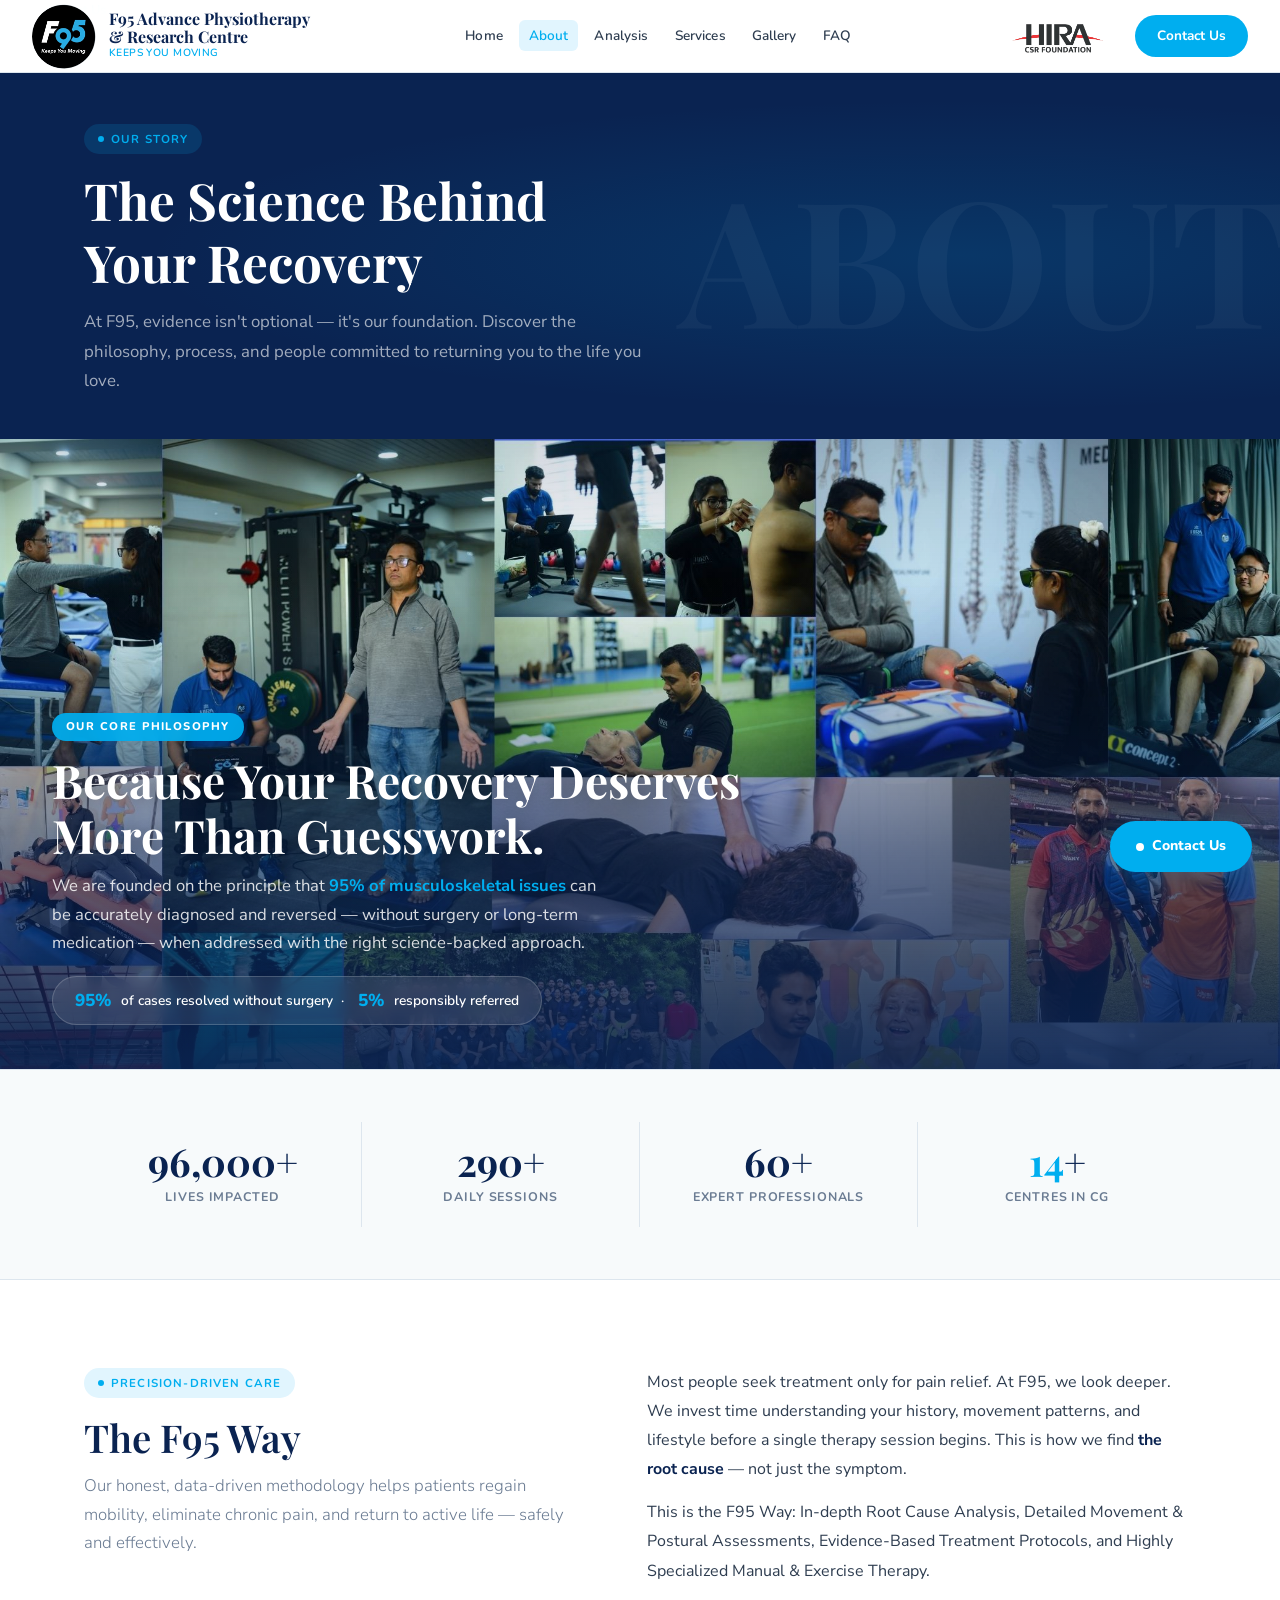
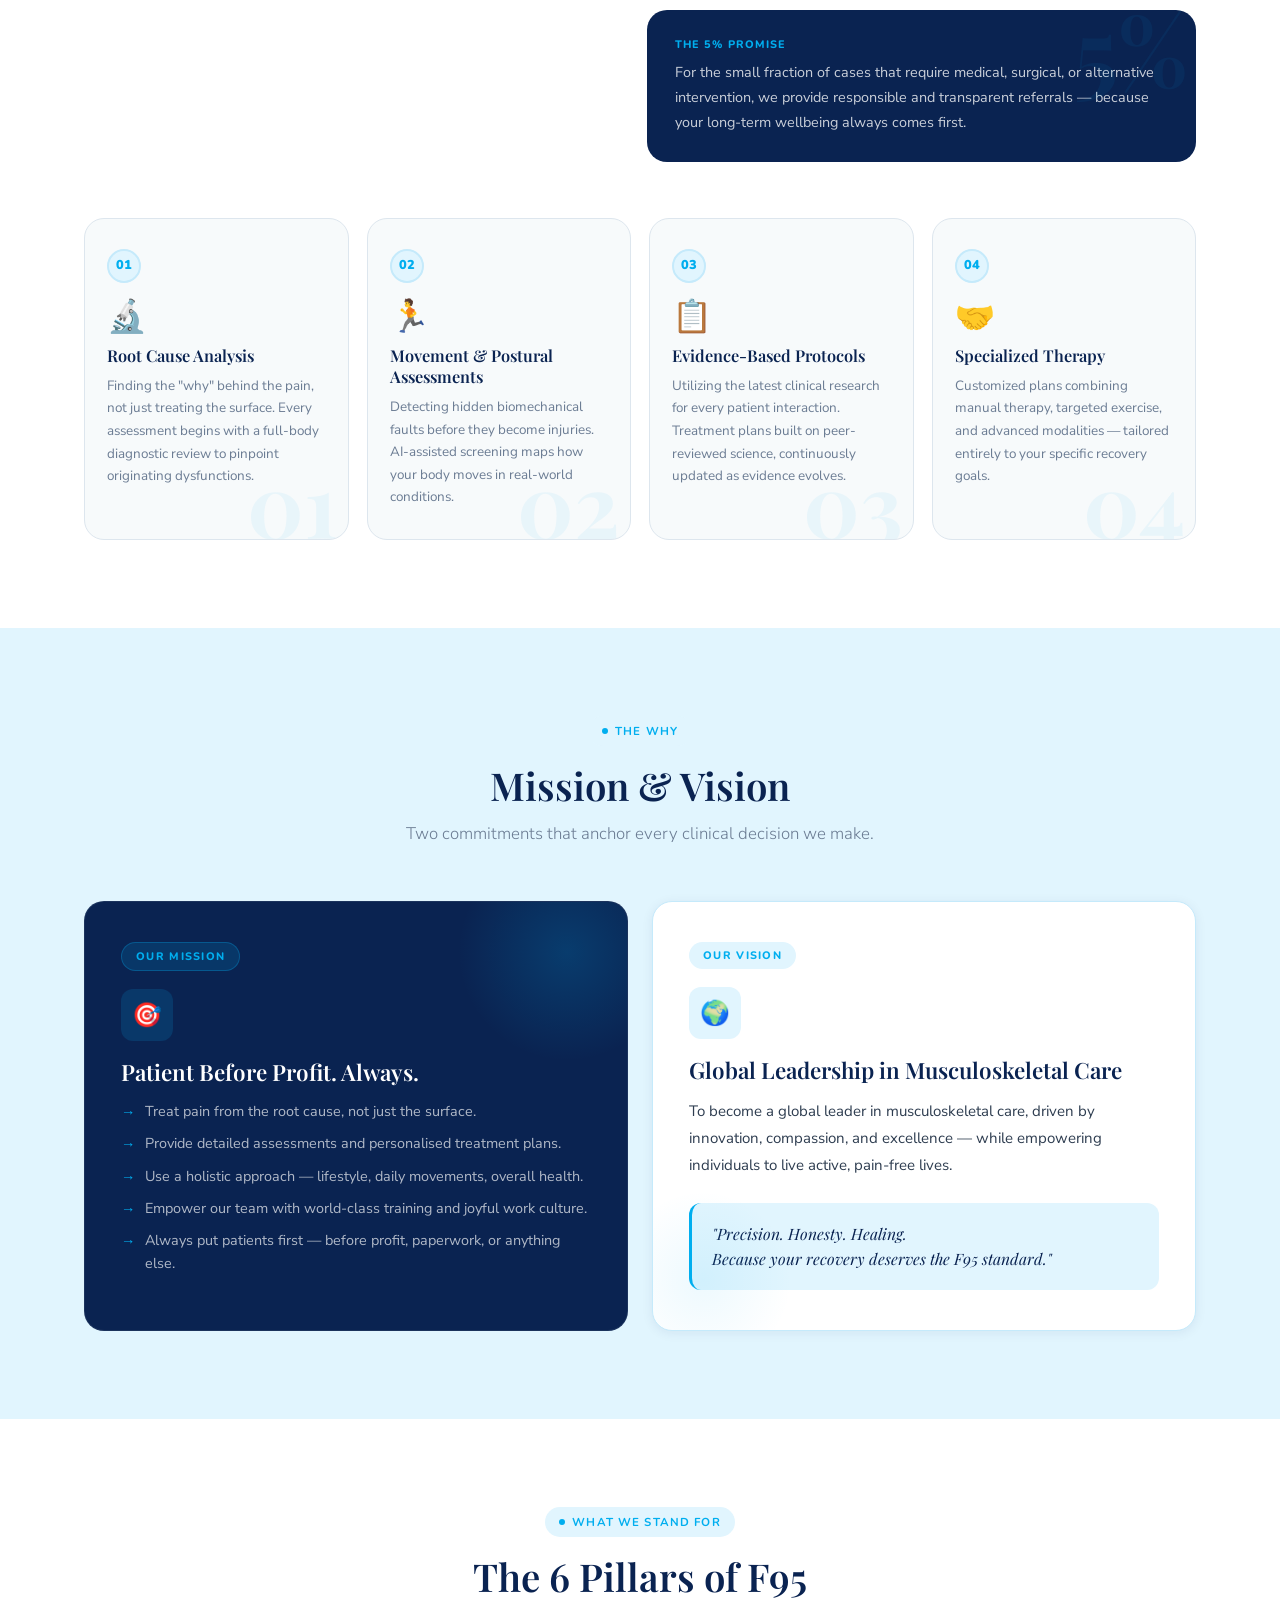
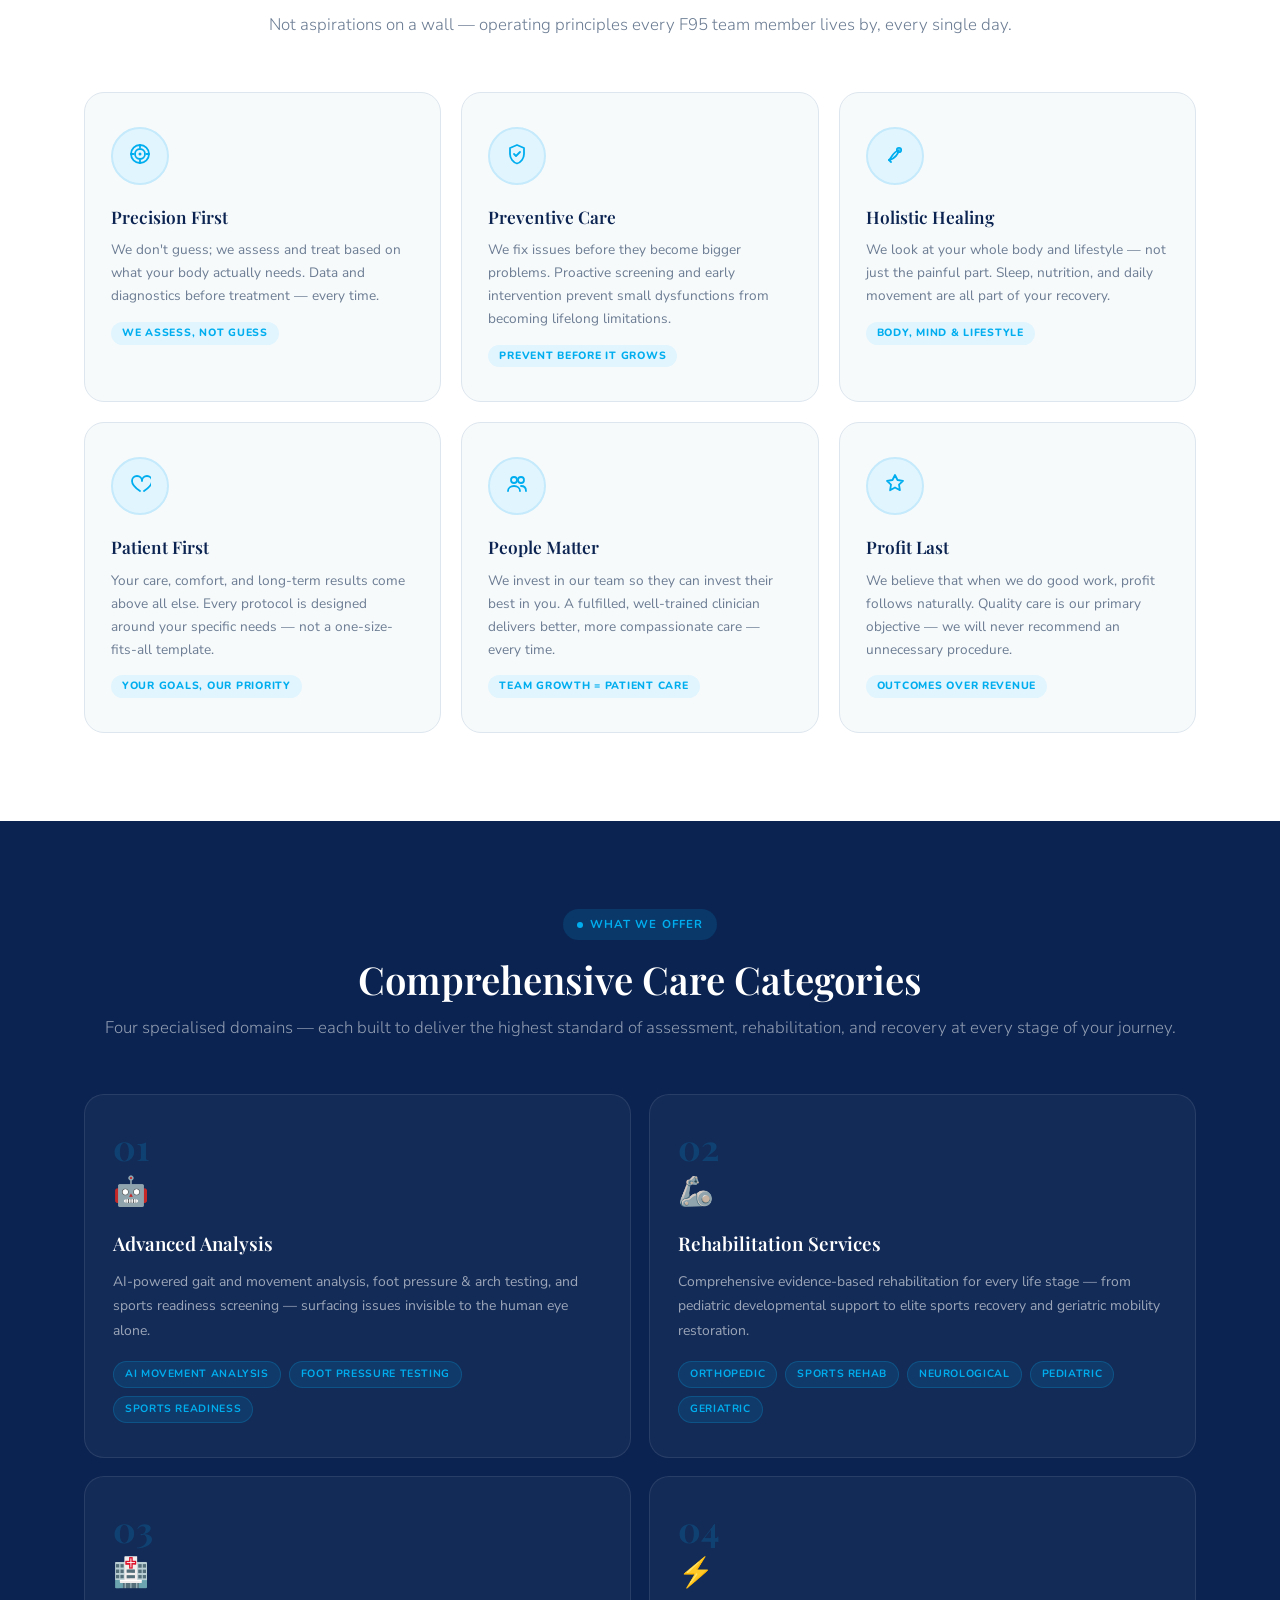
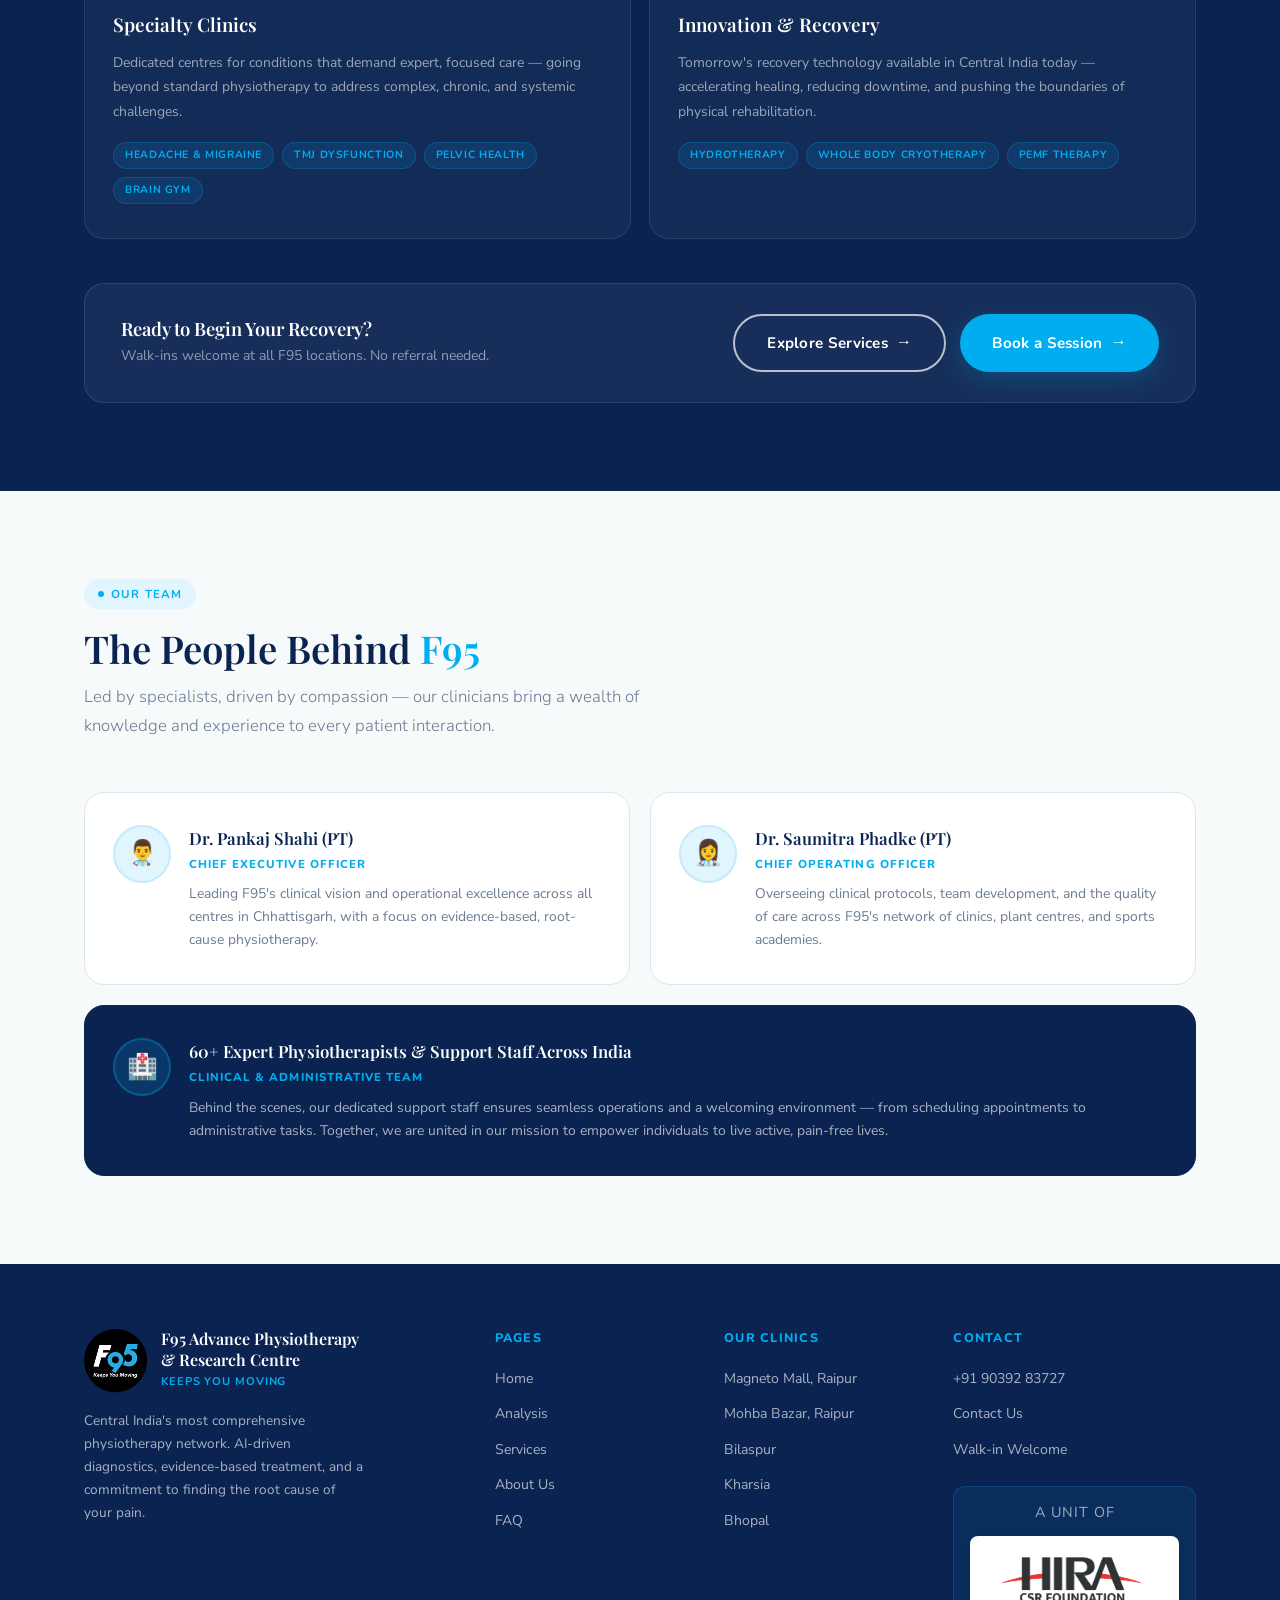
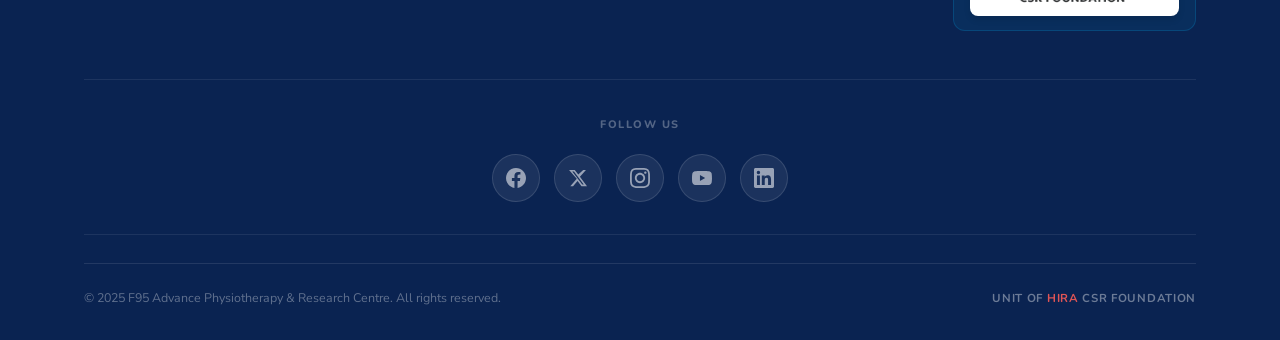
==== commit cc6db1ed: "All necessesary corrections are made after trail hosting." ====
--- a/about.html
+++ b/about.html
@@ -13,14 +13,14 @@
   <!-- Footer social component -->
   <link rel="stylesheet" href="footer.css">
   <!-- Favicons -->
-  <link rel="apple-touch-icon" sizes="180x180" href="/Images/favicon/apple-touch-icon.png">
-  <link rel="icon" type="image/png" sizes="32x32" href="/Images/favicon/favicon-32x32.png">
-  <link rel="icon" type="image/png" sizes="16x16" href="/Images/favicon/favicon-16x16.png">
-  <link rel="manifest" href="/Images/favicon/site.webmanifest">
+  <link rel="apple-touch-icon" sizes="180x180" href="images/favicon/apple-touch-icon.png">
+  <link rel="icon" type="image/png" sizes="32x32" href="images/favicon/favicon-32x32.png">
+  <link rel="icon" type="image/png" sizes="16x16" href="images/favicon/favicon-16x16.png">
+  <link rel="manifest" href="images/favicon/site.webmanifest">
   <!-- Preloader -->
   <link rel="stylesheet" href="preloader.css">
   <!-- Specific CSS design for the About page -->
-  <link rel="stylesheet" href="/Style/aboutStyle.css">
+  <link rel="stylesheet" href="style/aboutStyle.css">
 
  
 </head>
@@ -65,7 +65,7 @@
 
       <div class="nav-right">
         <div class="hira-badge-nav">
-          <img src="/Images/hira-csr-logo.png" alt="HIRA CSR Foundation" class="hira-nav-logo">
+          <img src="images/hira-csr-logo.png" alt="HIRA CSR Foundation" class="hira-nav-logo">
         </div>
         <a href="contact.html" class="nav-contact-btn">Contact Us</a>
         <button class="nav-hamburger" id="hamburgerBtn" aria-label="Open menu">
@@ -81,9 +81,7 @@
     <a href="about.html">About</a>
     <a href="analysis.html">Analysis</a>
     <a href="service.html">Services</a>
-    <a href="gallery.html">Gallery</a>
     <a href="faq.html">FAQ</a>
-    <a href="contact.html">Contact Us</a>
     <a href="contact.html" class="mob-contact-btn">Contact Us</a>
   </div>
 
@@ -119,7 +117,7 @@
 
       <!-- REAL PHOTO — uncomment when about-hero.jpg is in the same folder:
       <img src="about-hero.jpg" alt="F95 Physiotherapy — Precision-Driven Care" class="philosophy-img"> -->
-<img src="/Images/about-hero.jpg" alt="F95 Physiotherapy — Precision-Driven Care" class="philosophy-img">
+<img src="images/about-hero.jpg" alt="F95 Physiotherapy — Precision-Driven Care" class="philosophy-img">
       <!-- PLACEHOLDER until real photo is placed -->
        <!--
       <div class="philosophy-placeholder" aria-hidden="true">
@@ -156,7 +154,7 @@
     <div class="max-w">
       <div class="about-numbers-row">
         <div class="about-num-item reveal">
-          <div class="about-num-val"><span data-count="25000" data-suffix="+">25,000+</span></div>
+          <div class="about-num-val"><span data-count="96000" data-suffix="+">96,000+</span></div>
           <div class="about-num-label">Lives Impacted</div>
         </div>
         <div class="about-num-item reveal reveal-delay-1">
@@ -168,7 +166,7 @@
           <div class="about-num-label">Expert Professionals</div>
         </div>
         <div class="about-num-item reveal reveal-delay-3">
-          <div class="about-num-val"><em>12</em>+</div>
+          <div class="about-num-val"><em>14</em>+</div>
           <div class="about-num-label">Centres in CG</div>
         </div>
       </div>
@@ -491,7 +489,7 @@
         <div class="leader-card leader-card-full reveal">
           <div class="leader-avatar">🏥</div>
           <div>
-            <div class="leader-title">60+ Expert Physiotherapists &amp; Support Staff</div>
+            <div class="leader-title">60+ Expert Physiotherapists &amp; Support Staff Across India</div>
             <div class="leader-role">Clinical &amp; Administrative Team</div>
             <p class="leader-desc">Behind the scenes, our dedicated support staff ensures seamless operations and a welcoming environment — from scheduling appointments to administrative tasks. Together, we are united in our mission to empower individuals to live active, pain-free lives.</p>
           </div>
@@ -511,13 +509,18 @@
 
         <div>
           <div class="footer-logo-block">
-            <div class="footer-logo-circle"></div>
+            <div class="footer-logo-circle">
+              <!-- <div class="footer-logo-f95"><span class="footer-logo-f">F</span><span class="footer-logo-95">95</span></div>
+            <div class="footer-logo-kym2">Keeps You Moving</div>
+            -->
+            </div>
             <div>
               <div class="footer-name">F95 Advance Physiotherapy<br>&amp; Research Centre</div>
               <div class="footer-kym">Keeps You Moving</div>
             </div>
           </div>
-          <p class="footer-desc">Chhattisgarh's most comprehensive physiotherapy network. AI-driven diagnostics, evidence-based treatment, and a commitment to finding the root cause of your pain.</p>
+          <p class="footer-desc">Central India's most comprehensive physiotherapy network. AI-driven diagnostics,
+            evidence-based treatment, and a commitment to finding the root cause of your pain.</p>
         </div>
 
         <div>
@@ -527,7 +530,6 @@
             <li><a href="analysis.html">Analysis</a></li>
             <li><a href="service.html">Services</a></li>
             <li><a href="about.html">About Us</a></li>
-            <li><a href="gallery.html">Gallery</a></li>
             <li><a href="faq.html">FAQ</a></li>
           </ul>
         </div>
@@ -536,10 +538,10 @@
           <div class="footer-col-title">Our Clinics</div>
           <ul class="footer-links">
             <li><a href="index.html#locations">Magneto Mall, Raipur</a></li>
-            <li><a href="index.html#locations">GE Road, Raipur</a></li>
+            <li><a href="index.html#locations">Mohba Bazar, Raipur</a></li>
             <li><a href="index.html#locations">Bilaspur</a></li>
-            <li><a href="index.html#locations">Plant Centres</a></li>
-            <li><a href="index.html#locations">Sports Academies</a></li>
+            <li><a href="index.html#locations">Kharsia</a></li>
+            <li><a href="index.html#locations">Bhopal</a></li>
           </ul>
         </div>
 
@@ -551,37 +553,81 @@
             <li><a href="contact.html">Walk-in Welcome</a></li>
           </ul>
           <div class="footer-contact-block partner-section">
-            <span class="partner-text">A Unit of</span>
-            <div class="partner-logo-container">
-              <img src="/Images/hira-csr-logo.png" alt="HIRA CSR Foundation" class="partner-logo">
-            </div>
-          </div>
-        </div>
-
-      </div>
-
-      <!-- Social strip — same SVG icons as index.html -->
+  <span class="partner-text">A Unit of</span>
+  <div class="partner-logo-container">
+    <img src="images/hira-csr-logo.png" alt="HIRA CSR Foundation" class="partner-logo">
+  </div>
+</div>
+          
+        </div>
+
+      </div>
+      <!-- ── SOCIAL MEDIA STRIP ─────────────────────────────────────
+         Icons are monochrome (rgba white) at rest.
+         Each platform transitions to its official brand colour on hover.
+         All links open in a new tab with rel="noopener noreferrer".
+         Replace the href="#" placeholders with your live profile URLs.
+    ────────────────────────────────────────────────────────────── -->
       <div class="footer-social" role="navigation" aria-label="Follow us on social media">
+
         <span class="footer-social-label">Follow Us</span>
+
         <div class="footer-social-icons">
-          <a class="footer-social-link footer-social-link--facebook" href="#" target="_blank" rel="noopener noreferrer" aria-label="Follow F95 on Facebook" title="Facebook">
-            <svg viewBox="0 0 24 24" xmlns="http://www.w3.org/2000/svg" aria-hidden="true"><path d="M24 12.073C24 5.405 18.627 0 12 0S0 5.405 0 12.073C0 18.1 4.388 23.094 10.125 24v-8.437H7.078v-3.49h3.047V9.41c0-3.025 1.791-4.697 4.533-4.697 1.312 0 2.686.236 2.686.236v2.97h-1.513c-1.491 0-1.956.93-1.956 1.886v2.267h3.328l-.532 3.49h-2.796V24C19.612 23.094 24 18.1 24 12.073z"/></svg>
+
+          <!-- ── Facebook ── Brand colour on hover: #1877F2 ── -->
+          <a class="footer-social-link footer-social-link--facebook" href="#" target="_blank" rel="noopener noreferrer"
+            aria-label="Follow F95 on Facebook" title="Facebook">
+            <svg viewBox="0 0 24 24" xmlns="http://www.w3.org/2000/svg" aria-hidden="true">
+              <!-- Official Facebook 'f' mark -->
+              <path
+                d="M24 12.073C24 5.405 18.627 0 12 0S0 5.405 0 12.073C0 18.1 4.388 23.094 10.125 24v-8.437H7.078v-3.49h3.047V9.41c0-3.025 1.791-4.697 4.533-4.697 1.312 0 2.686.236 2.686.236v2.97h-1.513c-1.491 0-1.956.93-1.956 1.886v2.267h3.328l-.532 3.49h-2.796V24C19.612 23.094 24 18.1 24 12.073z" />
+            </svg>
           </a>
-          <a class="footer-social-link footer-social-link--x" href="#" target="_blank" rel="noopener noreferrer" aria-label="Follow F95 on X" title="X (Twitter)">
-            <svg viewBox="0 0 24 24" xmlns="http://www.w3.org/2000/svg" aria-hidden="true"><path d="M18.244 2.25h3.308l-7.227 8.26 8.502 11.24H16.17l-4.714-6.231-5.401 6.231H2.747l7.73-8.835L1.254 2.25H8.08l4.259 5.63 5.905-5.63zm-1.161 17.52h1.833L7.084 4.126H5.117z"/></svg>
+
+          <!-- ── X (formerly Twitter) ── Brand colour on hover: #000000 ── -->
+          <a class="footer-social-link footer-social-link--x" href="#" target="_blank" rel="noopener noreferrer"
+            aria-label="Follow F95 on X (formerly Twitter)" title="X (Twitter)">
+            <svg viewBox="0 0 24 24" xmlns="http://www.w3.org/2000/svg" aria-hidden="true">
+              <!-- Official X / Twitter logo (2023) -->
+              <path
+                d="M18.244 2.25h3.308l-7.227 8.26 8.502 11.24H16.17l-4.714-6.231-5.401 6.231H2.747l7.73-8.835L1.254 2.25H8.08l4.259 5.63 5.905-5.63zm-1.161 17.52h1.833L7.084 4.126H5.117z" />
+            </svg>
           </a>
-          <a class="footer-social-link footer-social-link--instagram" href="#" target="_blank" rel="noopener noreferrer" aria-label="Follow F95 on Instagram" title="Instagram">
-            <svg viewBox="0 0 24 24" xmlns="http://www.w3.org/2000/svg" aria-hidden="true"><path d="M12 2.163c3.204 0 3.584.012 4.85.07 3.252.148 4.771 1.691 4.919 4.919.058 1.265.069 1.645.069 4.849 0 3.205-.012 3.584-.069 4.849-.149 3.225-1.664 4.771-4.919 4.919-1.266.058-1.644.07-4.85.07-3.204 0-3.584-.012-4.849-.07-3.26-.149-4.771-1.699-4.919-4.92-.058-1.265-.07-1.644-.07-4.849 0-3.204.013-3.583.07-4.849.149-3.227 1.664-4.771 4.919-4.919 1.266-.057 1.645-.069 4.849-.069zm0-2.163c-3.259 0-3.667.014-4.947.072-4.358.2-6.78 2.618-6.98 6.98-.059 1.281-.073 1.689-.073 4.948 0 3.259.014 3.668.072 4.948.2 4.358 2.618 6.78 6.98 6.98 1.281.058 1.689.072 4.948.072 3.259 0 3.668-.014 4.948-.072 4.354-.2 6.782-2.618 6.979-6.98.059-1.28.073-1.689.073-4.948 0-3.259-.014-3.667-.072-4.947-.196-4.354-2.617-6.78-6.979-6.98-1.281-.059-1.69-.073-4.949-.073zm0 5.838c-3.403 0-6.162 2.759-6.162 6.162s2.759 6.163 6.162 6.163 6.162-2.759 6.162-6.163c0-3.403-2.759-6.162-6.162-6.162zm0 10.162c-2.209 0-4-1.79-4-4 0-2.209 1.791-4 4-4s4 1.791 4 4c0 2.21-1.791 4-4 4zm6.406-11.845c-.796 0-1.441.645-1.441 1.44s.645 1.44 1.441 1.44c.795 0 1.439-.645 1.439-1.44s-.644-1.44-1.439-1.44z"/></svg>
+
+          <!-- ── Instagram ── Brand colour on hover: gradient ── -->
+          <a class="footer-social-link footer-social-link--instagram" href="#" target="_blank" rel="noopener noreferrer"
+            aria-label="Follow F95 on Instagram" title="Instagram">
+            <svg viewBox="0 0 24 24" xmlns="http://www.w3.org/2000/svg" aria-hidden="true">
+              <!-- Official Instagram camera glyph -->
+              <path
+                d="M12 2.163c3.204 0 3.584.012 4.85.07 3.252.148 4.771 1.691 4.919 4.919.058 1.265.069 1.645.069 4.849 0 3.205-.012 3.584-.069 4.849-.149 3.225-1.664 4.771-4.919 4.919-1.266.058-1.644.07-4.85.07-3.204 0-3.584-.012-4.849-.07-3.26-.149-4.771-1.699-4.919-4.92-.058-1.265-.07-1.644-.07-4.849 0-3.204.013-3.583.07-4.849.149-3.227 1.664-4.771 4.919-4.919 1.266-.057 1.645-.069 4.849-.069zm0-2.163c-3.259 0-3.667.014-4.947.072-4.358.2-6.78 2.618-6.98 6.98-.059 1.281-.073 1.689-.073 4.948 0 3.259.014 3.668.072 4.948.2 4.358 2.618 6.78 6.98 6.98 1.281.058 1.689.072 4.948.072 3.259 0 3.668-.014 4.948-.072 4.354-.2 6.782-2.618 6.979-6.98.059-1.28.073-1.689.073-4.948 0-3.259-.014-3.667-.072-4.947-.196-4.354-2.617-6.78-6.979-6.98-1.281-.059-1.69-.073-4.949-.073zm0 5.838c-3.403 0-6.162 2.759-6.162 6.162s2.759 6.163 6.162 6.163 6.162-2.759 6.162-6.163c0-3.403-2.759-6.162-6.162-6.162zm0 10.162c-2.209 0-4-1.79-4-4 0-2.209 1.791-4 4-4s4 1.791 4 4c0 2.21-1.791 4-4 4zm6.406-11.845c-.796 0-1.441.645-1.441 1.44s.645 1.44 1.441 1.44c.795 0 1.439-.645 1.439-1.44s-.644-1.44-1.439-1.44z" />
+            </svg>
           </a>
-          <a class="footer-social-link footer-social-link--youtube" href="#" target="_blank" rel="noopener noreferrer" aria-label="Watch F95 on YouTube" title="YouTube">
-            <svg viewBox="0 0 24 24" xmlns="http://www.w3.org/2000/svg" aria-hidden="true"><path d="M23.498 6.186a3.016 3.016 0 0 0-2.122-2.136C19.505 3.545 12 3.545 12 3.545s-7.505 0-9.377.505A3.017 3.017 0 0 0 .502 6.186C0 8.07 0 12 0 12s0 3.93.502 5.814a3.016 3.016 0 0 0 2.122 2.136c1.871.505 9.376.505 9.376.505s7.505 0 9.377-.505a3.015 3.015 0 0 0 2.122-2.136C24 15.93 24 12 24 12s0-3.93-.502-5.814zM9.545 15.568V8.432L15.818 12l-6.273 3.568z"/></svg>
+
+          <!-- ── YouTube ── Brand colour on hover: #FF0000 ── -->
+          <a class="footer-social-link footer-social-link--youtube" href="#" target="_blank" rel="noopener noreferrer"
+            aria-label="Watch F95 on YouTube" title="YouTube">
+            <svg viewBox="0 0 24 24" xmlns="http://www.w3.org/2000/svg" aria-hidden="true">
+              <!-- Official YouTube play-in-rect mark -->
+              <path
+                d="M23.498 6.186a3.016 3.016 0 0 0-2.122-2.136C19.505 3.545 12 3.545 12 3.545s-7.505 0-9.377.505A3.017 3.017 0 0 0 .502 6.186C0 8.07 0 12 0 12s0 3.93.502 5.814a3.016 3.016 0 0 0 2.122 2.136c1.871.505 9.376.505 9.376.505s7.505 0 9.377-.505a3.015 3.015 0 0 0 2.122-2.136C24 15.93 24 12 24 12s0-3.93-.502-5.814zM9.545 15.568V8.432L15.818 12l-6.273 3.568z" />
+            </svg>
           </a>
-          <a class="footer-social-link footer-social-link--linkedin" href="#" target="_blank" rel="noopener noreferrer" aria-label="Connect with F95 on LinkedIn" title="LinkedIn">
-            <svg viewBox="0 0 24 24" xmlns="http://www.w3.org/2000/svg" aria-hidden="true"><path d="M20.447 20.452h-3.554v-5.569c0-1.328-.027-3.037-1.852-3.037-1.853 0-2.136 1.445-2.136 2.939v5.667H9.351V9h3.414v1.561h.046c.477-.9 1.637-1.85 3.37-1.85 3.601 0 4.267 2.37 4.267 5.455v6.286zM5.337 7.433a2.062 2.062 0 0 1-2.063-2.065 2.064 2.064 0 1 1 2.063 2.065zm1.782 13.019H3.555V9h3.564v11.452zM22.225 0H1.771C.792 0 0 .774 0 1.729v20.542C0 23.227.792 24 1.771 24h20.451C23.2 24 24 23.227 24 22.271V1.729C24 .774 23.2 0 22.222 0h.003z"/></svg>
+
+          <!-- ── LinkedIn ── Brand colour on hover: #0A66C2 ── -->
+          <a class="footer-social-link footer-social-link--linkedin" href="#" target="_blank" rel="noopener noreferrer"
+            aria-label="Connect with F95 on LinkedIn" title="LinkedIn">
+            <svg viewBox="0 0 24 24" xmlns="http://www.w3.org/2000/svg" aria-hidden="true">
+              <!-- Official LinkedIn 'in' mark -->
+              <path
+                d="M20.447 20.452h-3.554v-5.569c0-1.328-.027-3.037-1.852-3.037-1.853 0-2.136 1.445-2.136 2.939v5.667H9.351V9h3.414v1.561h.046c.477-.9 1.637-1.85 3.37-1.85 3.601 0 4.267 2.37 4.267 5.455v6.286zM5.337 7.433a2.062 2.062 0 0 1-2.063-2.065 2.064 2.064 0 1 1 2.063 2.065zm1.782 13.019H3.555V9h3.564v11.452zM22.225 0H1.771C.792 0 0 .774 0 1.729v20.542C0 23.227.792 24 1.771 24h20.451C23.2 24 24 23.227 24 22.271V1.729C24 .774 23.2 0 22.222 0h.003z" />
+            </svg>
           </a>
-        </div>
-      </div>
-
+
+        </div><!-- /.footer-social-icons -->
+      </div><!-- /.footer-social -->
+
+      <!-- ── copyright bar (unchanged) ── -->
       <div class="footer-bottom">
         <div class="footer-copy">© 2025 F95 Advance Physiotherapy &amp; Research Centre. All rights reserved.</div>
         <div class="footer-hira">Unit of <span>HIRA</span> CSR Foundation</div>
@@ -608,7 +654,7 @@
        · Sticky button hide near footer
        · Mobile hamburger
 ════════════════════════════════════════ -->
-  <script src="/Script/aboutScript.js"></script>
+  <script src="script/aboutScript.js"></script>
   <script src="preloader.js"></script>
 
 
--- a/indexStyle.css
+++ b/indexStyle.css
@@ -224,7 +224,7 @@
   flex-shrink: 0;
 
   overflow: hidden;
-  background-image: url('/Images/f95-logo.png');
+  background-image: url('images/f95-logo.png');
   background-size: 200%;
   /* zoom level — adjust this */
   background-position: center;
@@ -1557,7 +1557,7 @@
   flex-shrink: 0;
 
   overflow: hidden;
-  background-image: url('/Images/f95-logo.png');
+  background-image: url('images/f95-logo.png');
   background-size: 200%;
   /* zoom level — adjust this */
   background-position: center;
@@ -2094,4 +2094,4 @@
   display: flex;
   flex-direction: column;
   gap: 1px;
-}+}
--- a/style/aboutStyle.css
+++ b/style/aboutStyle.css
@@ -0,0 +1,860 @@
+ /* ═══════════════════════════════════════════
+       ABOUT-PAGE-SPECIFIC STYLES
+       Design tokens come from indexStyle.css.
+       Only classes unique to about.html live here.
+  ═══════════════════════════════════════════  */ 
+
+    /* ══════════════════════════════════════
+       PAGE BANNER
+       CRITICAL: margin-top: var(--nav-h) keeps
+       this block element below the fixed nav.
+       No absolute positioning = no overlap.
+    ══════════════════════════════════════ */
+    .page-banner {
+      margin-top: var(--nav-h);
+      background: var(--navy);
+      padding: 52px 0 44px;
+      position: relative;
+      overflow: hidden;
+    }
+
+    .page-banner::before {
+      content: '';
+      position: absolute;
+      inset: 0;
+      background: radial-gradient(ellipse at 75% 50%, rgba(0,174,239,0.14) 0%, transparent 60%);
+      pointer-events: none;
+    }
+
+    .page-banner::after {
+      content: 'ABOUT';
+      position: absolute;
+      right: -8px;
+      top: 50%;
+      transform: translateY(-50%);
+      font-family: 'Playfair Display', serif;
+      font-size: clamp(5rem, 16vw, 11rem);
+      font-weight: 700;
+      color: rgba(255,255,255,0.04);
+      line-height: 1;
+      pointer-events: none;
+      user-select: none;
+      white-space: nowrap;
+    }
+
+    .page-banner-inner { position: relative; z-index: 1; }
+
+    .page-banner .tag {
+      background: rgba(0,174,239,0.15);
+      color: var(--blue);
+    }
+
+    .page-banner h1 { color: white; margin-bottom: 14px; }
+
+    .page-banner .banner-sub {
+      color: rgba(255,255,255,0.62);
+      font-size: 1.05rem;
+      line-height: 1.75;
+      max-width: 560px;
+    }
+
+    .breadcrumb {
+      display: flex;
+      align-items: center;
+      gap: 7px;
+      font-family: 'Nunito', sans-serif;
+      font-size: 0.8rem;
+      font-weight: 600;
+      margin-bottom: 22px;
+    }
+
+    .breadcrumb a { color: rgba(255,255,255,0.4); transition: color 0.2s; }
+    .breadcrumb a:hover { color: var(--blue); }
+    .breadcrumb-sep { color: rgba(255,255,255,0.2); font-size: 0.65rem; }
+    .breadcrumb-cur { color: var(--blue); }
+
+    @media (max-width: 600px) {
+      .page-banner { padding: 36px 0 32px; }
+    }
+
+    /* ══════════════════════════════════════
+       PHILOSOPHY HERO IMAGE
+       Uses height + min-height (NOT aspect-ratio)
+       — same pattern as .hero-swiper-wrap in
+       indexStyle.css so it NEVER collapses.
+    ══════════════════════════════════════ */
+    .philosophy-wrap {
+      position: relative;
+      width: 100%;
+      height: 70vh;
+      min-height: 460px;
+      max-height: 820px;
+      background: var(--navy);
+      overflow: hidden;
+    }
+
+    @media (max-width: 900px) {
+      .philosophy-wrap {
+        height: 62vh;
+        min-height: 400px;
+      }
+    }
+
+    @media (max-width: 600px) {
+      .philosophy-wrap {
+        height: auto;
+        min-height: 480px;
+      }
+    }
+
+    /* Real photo */
+    .philosophy-img {
+      position: absolute;
+      inset: 0;
+      width: 100%;
+      height: 100%;
+      object-fit: cover;
+      object-position: center top;
+      display: block;
+    }
+
+    /* Placeholder shown until about-hero.jpg is placed */
+    .philosophy-placeholder {
+      position: absolute;
+      inset: 0;
+      background: linear-gradient(135deg, var(--navy) 0%, #0e3470 55%, #1a4a88 100%);
+      display: flex;
+      flex-direction: column;
+      align-items: center;
+      justify-content: center;
+      gap: 14px;
+    }
+
+    .philosophy-placeholder::before {
+      content: '';
+      position: absolute;
+      inset: 0;
+      background-image:
+        linear-gradient(rgba(0,174,239,0.04) 1px, transparent 1px),
+        linear-gradient(90deg, rgba(0,174,239,0.04) 1px, transparent 1px);
+      background-size: 64px 64px;
+    }
+
+    .philosophy-placeholder::after {
+      content: '';
+      position: absolute;
+      width: 45vw;
+      height: 45vw;
+      border-radius: 50%;
+      top: -15%;
+      right: -10%;
+      background: radial-gradient(circle, rgba(0,174,239,0.12) 0%, transparent 65%);
+      pointer-events: none;
+    }
+
+    .philosophy-ph-icon {
+      position: relative;
+      z-index: 1;
+      width: 72px;
+      height: 72px;
+      background: rgba(0,174,239,0.1);
+      border: 1px solid rgba(0,174,239,0.3);
+      border-radius: 50%;
+      display: flex;
+      align-items: center;
+      justify-content: center;
+    }
+
+    .philosophy-ph-label {
+      position: relative;
+      z-index: 1;
+      font-family: 'Nunito', sans-serif;
+      font-size: 0.72rem;
+      font-weight: 700;
+      color: rgba(255,255,255,0.28);
+      letter-spacing: 0.1em;
+      text-transform: uppercase;
+      text-align: center;
+      padding: 0 24px;
+    }
+
+    /* Gradient text-protection — identical to .slide-overlay */
+    .philosophy-overlay {
+      position: absolute;
+      inset: 0;
+      background:
+        linear-gradient(to bottom,
+          rgba(10,35,81,0.18) 0%,
+          transparent 30%),
+        linear-gradient(to top,
+          rgba(10,35,81,0.92) 0%,
+          rgba(10,35,81,0.58) 35%,
+          rgba(10,35,81,0.20) 62%,
+          transparent 78%);
+      pointer-events: none;
+      z-index: 1;
+    }
+
+    /* Caption — identical to .slide-caption */
+    .philosophy-caption {
+      position: absolute;
+      bottom: 0;
+      left: 0;
+      right: 0;
+      padding: 32px 52px 44px;
+      z-index: 2;
+    }
+
+    @media (max-width: 600px) {
+      .philosophy-caption { padding: 20px 22px 28px; }
+    }
+
+    .philosophy-eyebrow {
+      display: inline-flex;
+      align-items: center;
+      gap: 7px;
+      background: rgba(0,174,239,0.92);
+      color: white;
+      font-family: 'Nunito', sans-serif;
+      font-size: 0.7rem;
+      font-weight: 800;
+      letter-spacing: 0.13em;
+      text-transform: uppercase;
+      padding: 5px 14px;
+      border-radius: 100px;
+      margin-bottom: 12px;
+      backdrop-filter: blur(4px);
+    }
+
+    .philosophy-caption h2 {
+      color: white;
+      font-size: clamp(1.55rem, 3.6vw, 2.9rem);
+      font-weight: 700;
+      line-height: 1.18;
+      margin-bottom: 10px;
+      text-shadow: 0 2px 16px rgba(0,0,0,0.28);
+      max-width: 720px;
+    }
+
+    .philosophy-caption p {
+      color: rgba(255,255,255,0.84);
+      font-size: clamp(0.88rem, 1.4vw, 1.04rem);
+      line-height: 1.72;
+      max-width: 560px;
+    }
+
+    .philosophy-stat-pill {
+      display: inline-flex;
+      align-items: center;
+      gap: 10px;
+      flex-wrap: wrap;
+      background: rgba(255,255,255,0.09);
+      backdrop-filter: blur(8px);
+      border: 1px solid rgba(255,255,255,0.18);
+      border-radius: 100px;
+      padding: 10px 22px;
+      margin-top: 18px;
+      color: white;
+      font-family: 'Nunito', sans-serif;
+      font-size: 0.86rem;
+      font-weight: 600;
+    }
+
+    .philosophy-stat-pill strong {
+      color: var(--blue);
+      font-size: 1.08rem;
+      font-weight: 800;
+    }
+
+    /* ══════════════════════════════════════
+       IMPACT NUMBERS STRIP
+    ══════════════════════════════════════ */
+    #about-impact {
+      background: var(--gray-soft);
+      padding: 52px 0;
+      border-top: 1px solid var(--gray-line);
+      border-bottom: 1px solid var(--gray-line);
+    }
+
+    .about-numbers-row {
+      display: grid;
+      grid-template-columns: repeat(4, 1fr);
+    }
+
+    .about-num-item {
+      text-align: center;
+      padding: 20px 16px;
+      border-right: 1px solid var(--gray-line);
+    }
+
+    .about-num-item:last-child { border-right: none; }
+
+    .about-num-val {
+      font-family: 'Playfair Display', serif;
+      font-size: clamp(1.9rem, 3vw, 2.7rem);
+      font-weight: 700;
+      color: var(--navy);
+      line-height: 1;
+      margin-bottom: 6px;
+    }
+
+    .about-num-val em { color: var(--blue); font-style: normal; }
+
+    .about-num-label {
+      font-family: 'Nunito', sans-serif;
+      font-size: 0.78rem;
+      font-weight: 700;
+      color: var(--gray-mid);
+      text-transform: uppercase;
+      letter-spacing: 0.07em;
+    }
+
+    @media (max-width: 900px) {
+      .about-numbers-row { grid-template-columns: repeat(2, 1fr); }
+      .about-num-item:nth-child(2) { border-right: none; }
+      .about-num-item:nth-child(3) { border-top: 1px solid var(--gray-line); }
+      .about-num-item:nth-child(4) { border-top: 1px solid var(--gray-line); border-right: none; }
+    }
+
+    /* ══════════════════════════════════════
+       F95 WAY — PROCESS SECTION
+    ══════════════════════════════════════ */
+    #f95-way { background: var(--white); padding: 88px 0; }
+
+    .f95way-intro-grid {
+      display: grid;
+      grid-template-columns: 1fr 1.1fr;
+      gap: 64px;
+      align-items: start;
+      margin-bottom: 56px;
+    }
+
+    @media (max-width: 900px) {
+      .f95way-intro-grid { grid-template-columns: 1fr; gap: 32px; }
+    }
+
+    .f95way-body {
+      font-size: 1rem;
+      color: var(--warm-text);
+      line-height: 1.82;
+    }
+
+    .f95way-body strong { color: var(--navy); font-weight: 700; }
+
+    .f95way-promise {
+      background: var(--navy);
+      border-radius: var(--radius-lg);
+      padding: 26px 28px;
+      margin-top: 24px;
+      position: relative;
+      overflow: hidden;
+    }
+
+    .f95way-promise::before {
+      content: '5%';
+      position: absolute;
+      right: 8px;
+      top: -10px;
+      font-family: 'Playfair Display', serif;
+      font-size: 6rem;
+      font-weight: 700;
+      color: rgba(0,174,239,0.07);
+      line-height: 1;
+      pointer-events: none;
+    }
+
+    .f95way-promise-label {
+      font-family: 'Nunito', sans-serif;
+      font-size: 0.68rem;
+      font-weight: 800;
+      color: var(--blue);
+      text-transform: uppercase;
+      letter-spacing: 0.1em;
+      margin-bottom: 7px;
+    }
+
+    .f95way-promise-text {
+      color: rgba(255,255,255,0.78);
+      font-size: 0.9rem;
+      line-height: 1.75;
+    }
+
+    /* 4-column process grid */
+    .process-grid {
+      display: grid;
+      grid-template-columns: repeat(4, 1fr);
+      gap: 18px;
+    }
+
+    @media (max-width: 1060px) { .process-grid { grid-template-columns: repeat(2, 1fr); } }
+    @media (max-width: 600px)  { .process-grid { grid-template-columns: 1fr; } }
+
+    .process-card {
+      background: var(--gray-soft);
+      border: 1.5px solid var(--gray-line);
+      border-radius: var(--radius-lg);
+      padding: 30px 22px;
+      transition: all 0.3s;
+      cursor: default;
+      position: relative;
+      overflow: hidden;
+    }
+
+    .process-card::after {
+      content: attr(data-step);
+      position: absolute;
+      bottom: -8px;
+      right: 10px;
+      font-family: 'Playfair Display', serif;
+      font-size: 5.5rem;
+      font-weight: 700;
+      color: rgba(0,174,239,0.06);
+      line-height: 1;
+      pointer-events: none;
+    }
+
+    .process-card:hover {
+      border-color: var(--blue);
+      box-shadow: var(--shadow-md);
+      transform: translateY(-5px);
+      background: var(--white);
+    }
+
+    .process-step-badge {
+      width: 34px;
+      height: 34px;
+      border-radius: 50%;
+      background: var(--mist);
+      border: 2px solid var(--mist-deep);
+      display: flex;
+      align-items: center;
+      justify-content: center;
+      font-family: 'Nunito', sans-serif;
+      font-weight: 900;
+      font-size: 0.8rem;
+      color: var(--blue);
+      margin-bottom: 18px;
+      transition: all 0.3s;
+      flex-shrink: 0;
+    }
+
+    .process-card:hover .process-step-badge {
+      background: var(--blue);
+      border-color: var(--blue);
+      color: white;
+    }
+
+    .process-icon { font-size: 2rem; margin-bottom: 12px; line-height: 1; }
+
+    .process-title {
+      font-family: 'Playfair Display', serif;
+      font-weight: 600;
+      font-size: 1.02rem;
+      color: var(--navy);
+      margin-bottom: 9px;
+      line-height: 1.3;
+    }
+
+    .process-desc {
+      font-size: 0.84rem;
+      color: var(--gray-mid);
+      line-height: 1.68;
+    }
+
+    /* ══════════════════════════════════════
+       MISSION & VISION
+    ══════════════════════════════════════ */
+    #mission-vision { background: var(--mist); padding: 88px 0; }
+
+    .mv-grid {
+      display: grid;
+      grid-template-columns: 1fr 1fr;
+      gap: 24px;
+    }
+
+    @media (max-width: 900px) { .mv-grid { grid-template-columns: 1fr; } }
+
+    .mv-card {
+      border-radius: var(--radius-lg);
+      padding: 40px 36px;
+      position: relative;
+      overflow: hidden;
+      transition: transform 0.32s, box-shadow 0.32s;
+    }
+
+    .mv-card:hover { transform: translateY(-5px); box-shadow: var(--shadow-lg); }
+
+    .mv-card-dark {
+      background: var(--navy);
+      border: 1px solid rgba(255,255,255,0.07);
+    }
+
+    .mv-card-dark::before {
+      content: '';
+      position: absolute;
+      width: 220px; height: 220px;
+      border-radius: 50%;
+      top: -60px; right: -50px;
+      background: radial-gradient(circle, rgba(0,174,239,0.18) 0%, transparent 70%);
+      pointer-events: none;
+    }
+
+    .mv-card-light {
+      background: white;
+      border: 1.5px solid var(--mist-deep);
+      box-shadow: var(--shadow-sm);
+    }
+
+    .mv-card-light::before {
+      content: '';
+      position: absolute;
+      width: 180px; height: 180px;
+      border-radius: 50%;
+      bottom: -40px; left: -40px;
+      background: radial-gradient(circle, rgba(0,174,239,0.07) 0%, transparent 70%);
+      pointer-events: none;
+    }
+
+    .mv-label {
+      display: inline-flex;
+      align-items: center;
+      gap: 7px;
+      font-family: 'Nunito', sans-serif;
+      font-size: 0.68rem;
+      font-weight: 800;
+      letter-spacing: 0.12em;
+      text-transform: uppercase;
+      padding: 5px 14px;
+      border-radius: 100px;
+      margin-bottom: 18px;
+    }
+
+    .mv-card-dark .mv-label { background: rgba(0,174,239,0.15); color: var(--blue); border: 1px solid rgba(0,174,239,0.28); }
+    .mv-card-light .mv-label { background: var(--mist); color: var(--blue); }
+
+    .mv-icon {
+      width: 52px; height: 52px;
+      border-radius: var(--radius);
+      display: flex; align-items: center; justify-content: center;
+      font-size: 1.5rem;
+      margin-bottom: 18px;
+    }
+
+    .mv-card-dark .mv-icon { background: rgba(0,174,239,0.15); }
+    .mv-card-light .mv-icon { background: var(--mist); }
+
+    .mv-card-dark h3 { color: white; font-size: 1.4rem; margin-bottom: 14px; }
+    .mv-card-light h3 { color: var(--navy); font-size: 1.4rem; margin-bottom: 14px; }
+
+    .mv-card-dark p { color: rgba(255,255,255,0.70); font-size: 0.94rem; line-height: 1.8; }
+    .mv-card-light p { color: var(--warm-text); font-size: 0.94rem; line-height: 1.8; }
+
+    .mv-list {
+      list-style: none;
+      display: flex;
+      flex-direction: column;
+      gap: 9px;
+      margin-top: 10px;
+    }
+
+    .mv-list li {
+      display: flex;
+      align-items: flex-start;
+      gap: 10px;
+      font-size: 0.9rem;
+      color: rgba(255,255,255,0.68);
+      line-height: 1.55;
+    }
+
+    .mv-list li::before {
+      content: '→';
+      color: var(--blue);
+      font-weight: 700;
+      flex-shrink: 0;
+      margin-top: 1px;
+    }
+
+    @media (max-width: 600px) {
+      .mv-card { padding: 28px 24px; }
+    }
+
+    /* ══════════════════════════════════════
+       CORE VALUES — 3×2 GRID
+       Stacks to 2-col on tablet, 1-col on mobile
+    ══════════════════════════════════════ */
+    #core-values { background: var(--white); }
+
+    .values-grid {
+      display: grid;
+      grid-template-columns: repeat(3, 1fr);
+      gap: 20px;
+    }
+
+    @media (max-width: 1060px) { .values-grid { grid-template-columns: repeat(2, 1fr); } }
+    @media (max-width: 600px)  { .values-grid { grid-template-columns: 1fr; } }
+
+    .value-card {
+      background: var(--gray-soft);
+      border: 1.5px solid var(--gray-line);
+      border-radius: var(--radius-lg);
+      padding: 34px 26px;
+      transition: all 0.3s;
+      cursor: default;
+      position: relative;
+      overflow: hidden;
+    }
+
+    .value-card::after {
+      content: '';
+      position: absolute;
+      bottom: 0; left: 0; right: 0;
+      height: 3px;
+      background: var(--blue);
+      transform: scaleX(0);
+      transform-origin: left;
+      transition: transform 0.32s;
+    }
+
+    .value-card:hover::after { transform: scaleX(1); }
+
+    .value-card:hover {
+      border-color: rgba(0,174,239,0.32);
+      box-shadow: var(--shadow-md);
+      transform: translateY(-5px);
+      background: var(--white);
+    }
+
+    .value-icon-ring {
+      width: 58px; height: 58px;
+      border-radius: 50%;
+      background: var(--mist);
+      border: 2px solid var(--mist-deep);
+      display: flex; align-items: center; justify-content: center;
+      margin-bottom: 18px;
+      transition: all 0.3s;
+      flex-shrink: 0;
+    }
+
+    .value-card:hover .value-icon-ring { background: var(--blue); border-color: var(--blue); }
+
+    .value-icon {
+      color: var(--blue);
+      font-size: 1.45rem;
+      line-height: 1;
+      transition: color 0.3s;
+    }
+
+    .value-card:hover .value-icon { color: white; }
+
+    .value-title {
+      font-family: 'Playfair Display', serif;
+      font-weight: 600;
+      font-size: 1.08rem;
+      color: var(--navy);
+      margin-bottom: 9px;
+    }
+
+    .value-desc { font-size: 0.85rem; color: var(--gray-mid); line-height: 1.68; }
+
+    .value-badge {
+      display: inline-block;
+      margin-top: 14px;
+      background: var(--mist);
+      color: var(--blue);
+      font-family: 'Nunito', sans-serif;
+      font-size: 0.66rem;
+      font-weight: 800;
+      padding: 3px 11px;
+      border-radius: 100px;
+      letter-spacing: 0.07em;
+      text-transform: uppercase;
+    }
+
+    /* ══════════════════════════════════════
+       COMPREHENSIVE CARE SUMMARY
+       Dark navy — mirrors #recovery from index
+    ══════════════════════════════════════ */
+    #care-summary { background: var(--navy); padding: 88px 0; }
+
+    #care-summary .tag { background: rgba(0,174,239,0.15); color: var(--blue); }
+    #care-summary h2 { color: white; }
+    #care-summary .section-h2-sub { color: rgba(255,255,255,0.55); }
+
+    .care-grid {
+      display: grid;
+      grid-template-columns: repeat(2, 1fr);
+      gap: 18px;
+      margin-bottom: 44px;
+    }
+
+    @media (max-width: 900px) { .care-grid { grid-template-columns: 1fr; } }
+
+    .care-card {
+      background: rgba(255,255,255,0.04);
+      border: 1px solid rgba(255,255,255,0.09);
+      border-radius: var(--radius-lg);
+      padding: 34px 28px;
+      transition: all 0.3s;
+      cursor: default;
+      position: relative;
+      overflow: hidden;
+    }
+
+    .care-card::before {
+      content: '';
+      position: absolute;
+      top: 0; left: 0;
+      width: 4px; height: 0;
+      background: var(--blue);
+      border-radius: 0 0 4px 0;
+      transition: height 0.4s;
+    }
+
+    .care-card:hover::before { height: 100%; }
+
+    .care-card:hover {
+      background: rgba(0,174,239,0.07);
+      border-color: rgba(0,174,239,0.28);
+      transform: translateY(-4px);
+    }
+
+    .care-card-num {
+      font-family: 'Playfair Display', serif;
+      font-size: 2.2rem;
+      font-weight: 700;
+      color: rgba(0,174,239,0.18);
+      line-height: 1;
+      margin-bottom: 4px;
+      transition: color 0.3s;
+    }
+
+    .care-card:hover .care-card-num { color: rgba(0,174,239,0.38); }
+
+    .care-card-icon { font-size: 1.8rem; margin-bottom: 14px; }
+
+    .care-card-title {
+      font-family: 'Playfair Display', serif;
+      font-weight: 600;
+      font-size: 1.18rem;
+      color: white;
+      margin-bottom: 11px;
+    }
+
+    .care-card-desc { font-size: 0.87rem; color: rgba(255,255,255,0.58); line-height: 1.75; }
+
+    .care-pills { display: flex; flex-wrap: wrap; gap: 8px; margin-top: 18px; }
+
+    .care-pill {
+      background: rgba(0,174,239,0.12);
+      color: var(--blue);
+      font-family: 'Nunito', sans-serif;
+      font-size: 0.66rem;
+      font-weight: 700;
+      padding: 4px 11px;
+      border-radius: 100px;
+      letter-spacing: 0.06em;
+      text-transform: uppercase;
+      border: 1px solid rgba(0,174,239,0.22);
+    }
+
+    .care-cta-bar {
+      background: rgba(255,255,255,0.05);
+      border: 1px solid rgba(255,255,255,0.1);
+      border-radius: var(--radius-lg);
+      padding: 30px 36px;
+      display: flex;
+      align-items: center;
+      justify-content: space-between;
+      gap: 28px;
+    }
+
+    .care-cta-bar-text h3 { color: white; font-size: 1.15rem; margin-bottom: 5px; }
+    .care-cta-bar-text p { color: rgba(255,255,255,0.52); font-size: 0.88rem; }
+
+    .care-cta-btns { display: flex; gap: 14px; flex-shrink: 0; }
+
+    @media (max-width: 900px) {
+      .care-cta-bar { flex-direction: column; align-items: flex-start; }
+      .care-cta-btns { width: 100%; flex-direction: column; }
+      .care-cta-btns .btn { width: 100%; justify-content: center; }
+    }
+
+    /* ══════════════════════════════════════
+       LEADERSHIP CALLOUT
+    ══════════════════════════════════════ */
+    #leadership { background: var(--gray-soft); padding: 88px 0; }
+
+    .leadership-grid {
+      display: grid;
+      grid-template-columns: 1fr 1fr;
+      gap: 20px;
+      margin-top: 48px;
+    }
+
+    @media (max-width: 900px) {
+      .leadership-grid { grid-template-columns: 1fr; }
+      .leader-card-full { grid-column: auto; }
+    }
+
+    .leader-card {
+      background: white;
+      border: 1.5px solid var(--gray-line);
+      border-radius: var(--radius-lg);
+      padding: 32px 28px;
+      display: flex;
+      align-items: flex-start;
+      gap: 18px;
+      transition: all 0.3s;
+    }
+
+    .leader-card:hover {
+      border-color: rgba(0,174,239,0.3);
+      box-shadow: var(--shadow-md);
+      transform: translateY(-4px);
+    }
+
+    .leader-avatar {
+      width: 58px; height: 58px;
+      border-radius: 50%;
+      background: var(--mist);
+      border: 2px solid var(--mist-deep);
+      display: flex; align-items: center; justify-content: center;
+      font-size: 1.55rem;
+      flex-shrink: 0;
+    }
+
+    .leader-title {
+      font-family: 'Playfair Display', serif;
+      font-weight: 600;
+      font-size: 1.05rem;
+      color: var(--navy);
+      margin-bottom: 3px;
+    }
+
+    .leader-role {
+      font-family: 'Nunito', sans-serif;
+      font-size: 0.72rem;
+      font-weight: 800;
+      color: var(--blue);
+      text-transform: uppercase;
+      letter-spacing: 0.09em;
+      margin-bottom: 10px;
+    }
+
+    .leader-desc { font-size: 0.87rem; color: var(--gray-mid); line-height: 1.65; }
+
+    .leader-card-full {
+      grid-column: 1 / -1;
+      background: var(--navy);
+      border-color: var(--navy);
+    }
+
+    .leader-card-full .leader-title { color: white; }
+    .leader-card-full .leader-desc  { color: rgba(255,255,255,0.65); }
+    .leader-card-full .leader-avatar { background: rgba(0,174,239,0.15); border-color: rgba(0,174,239,0.3); }
+
+    @media (max-width: 600px) {
+      .leader-card { flex-direction: column; }
+    }
+
+ 
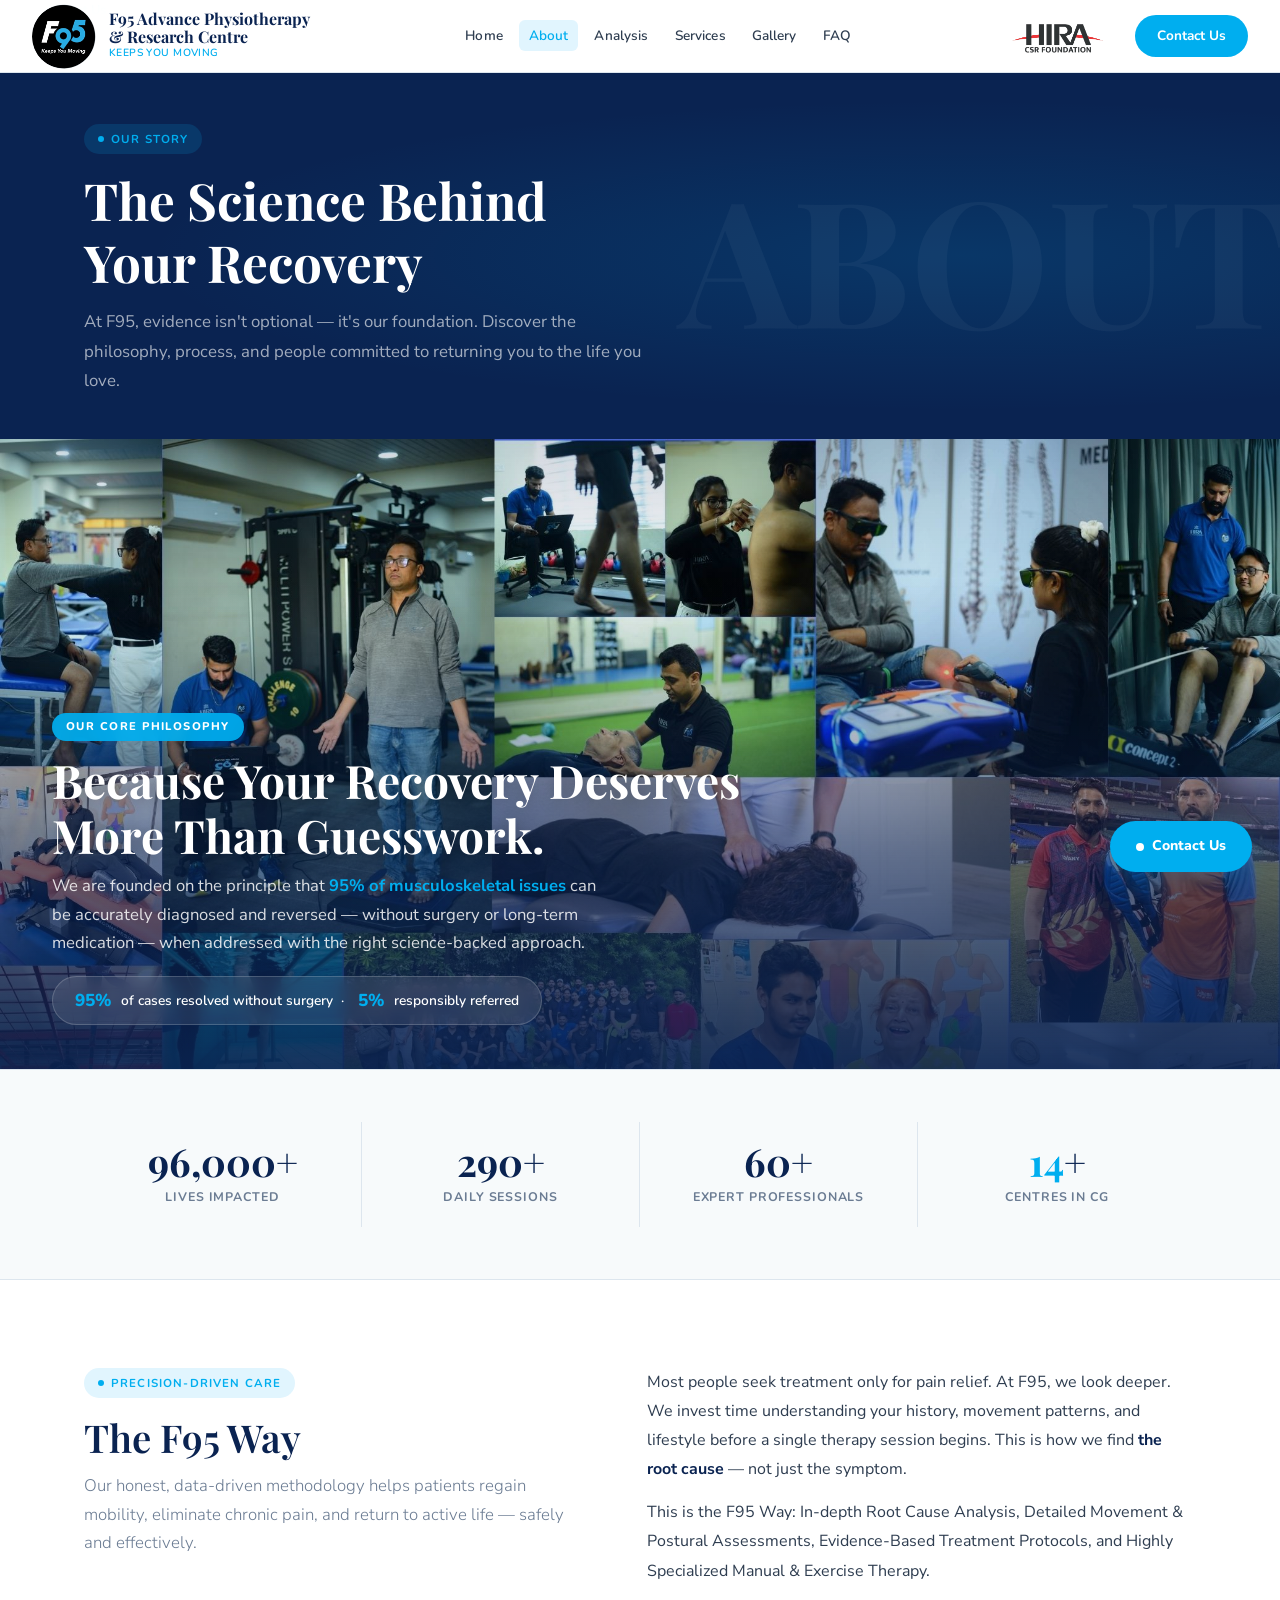
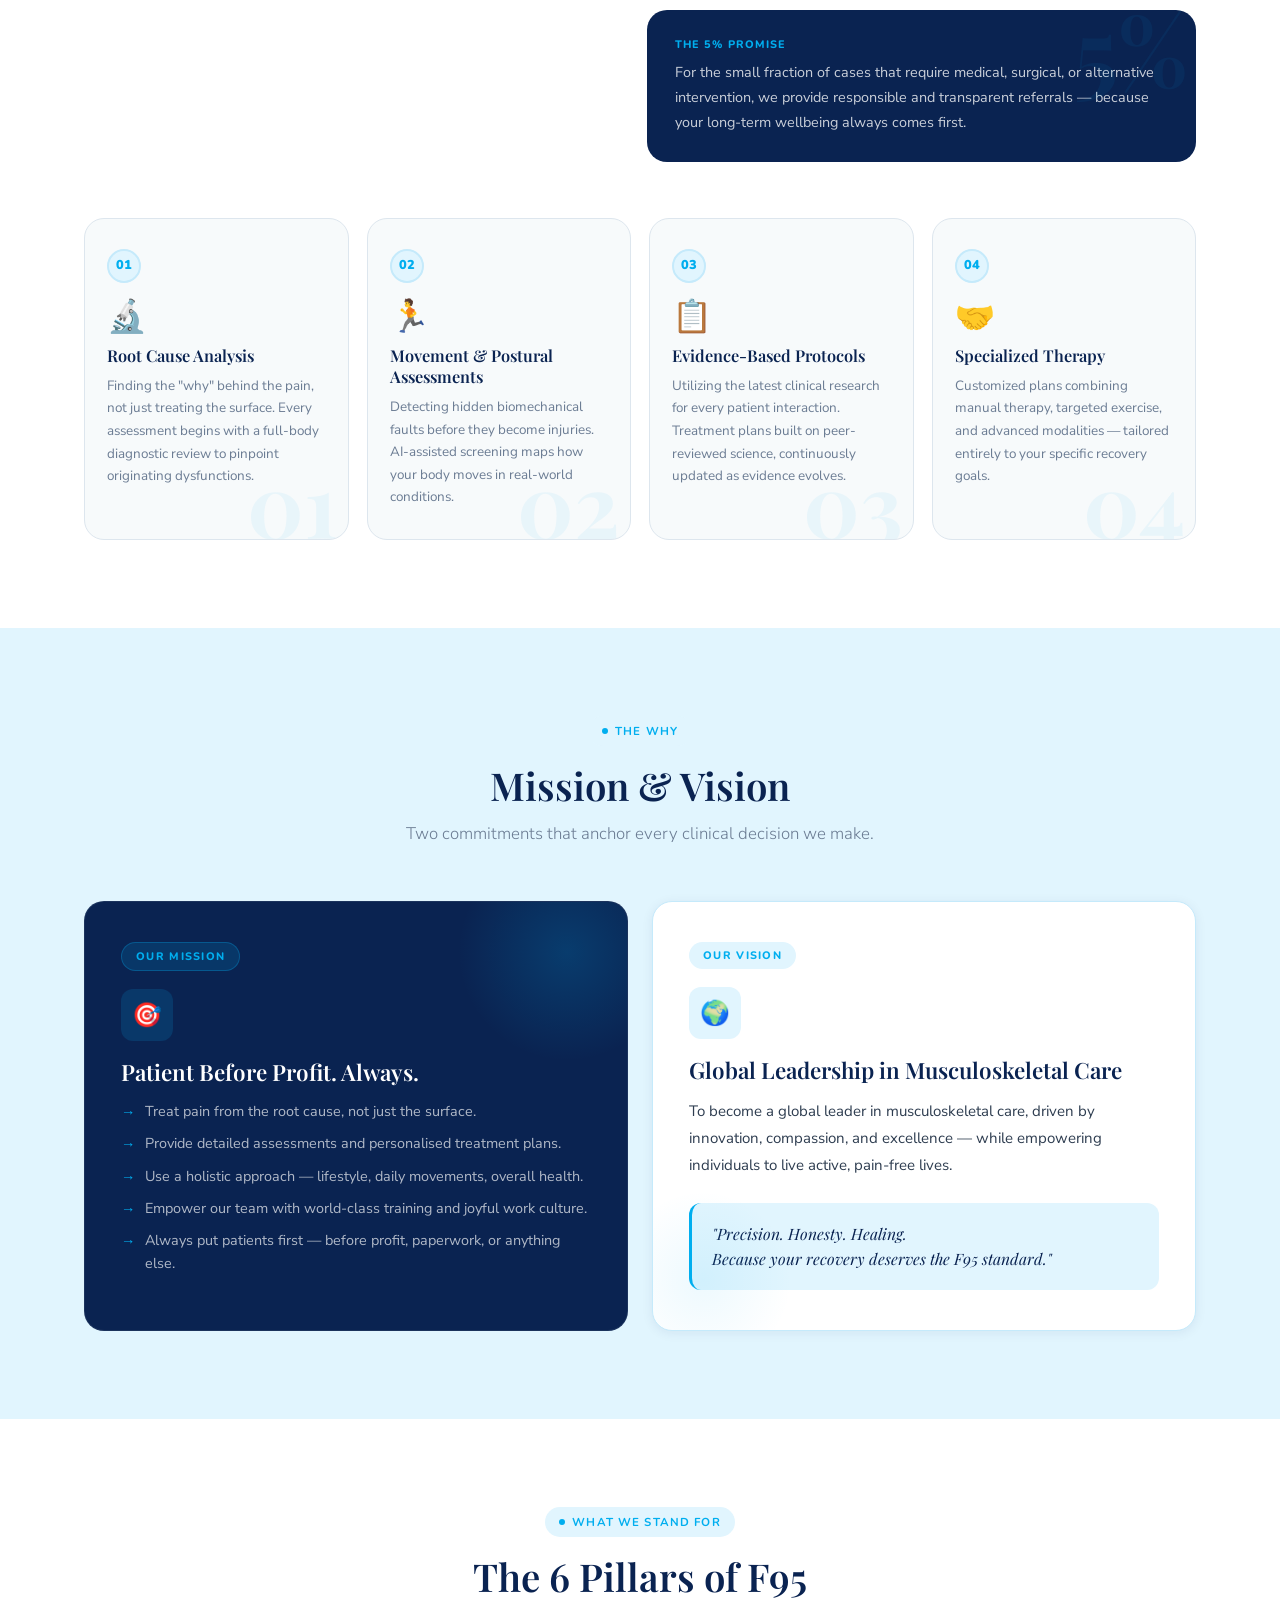
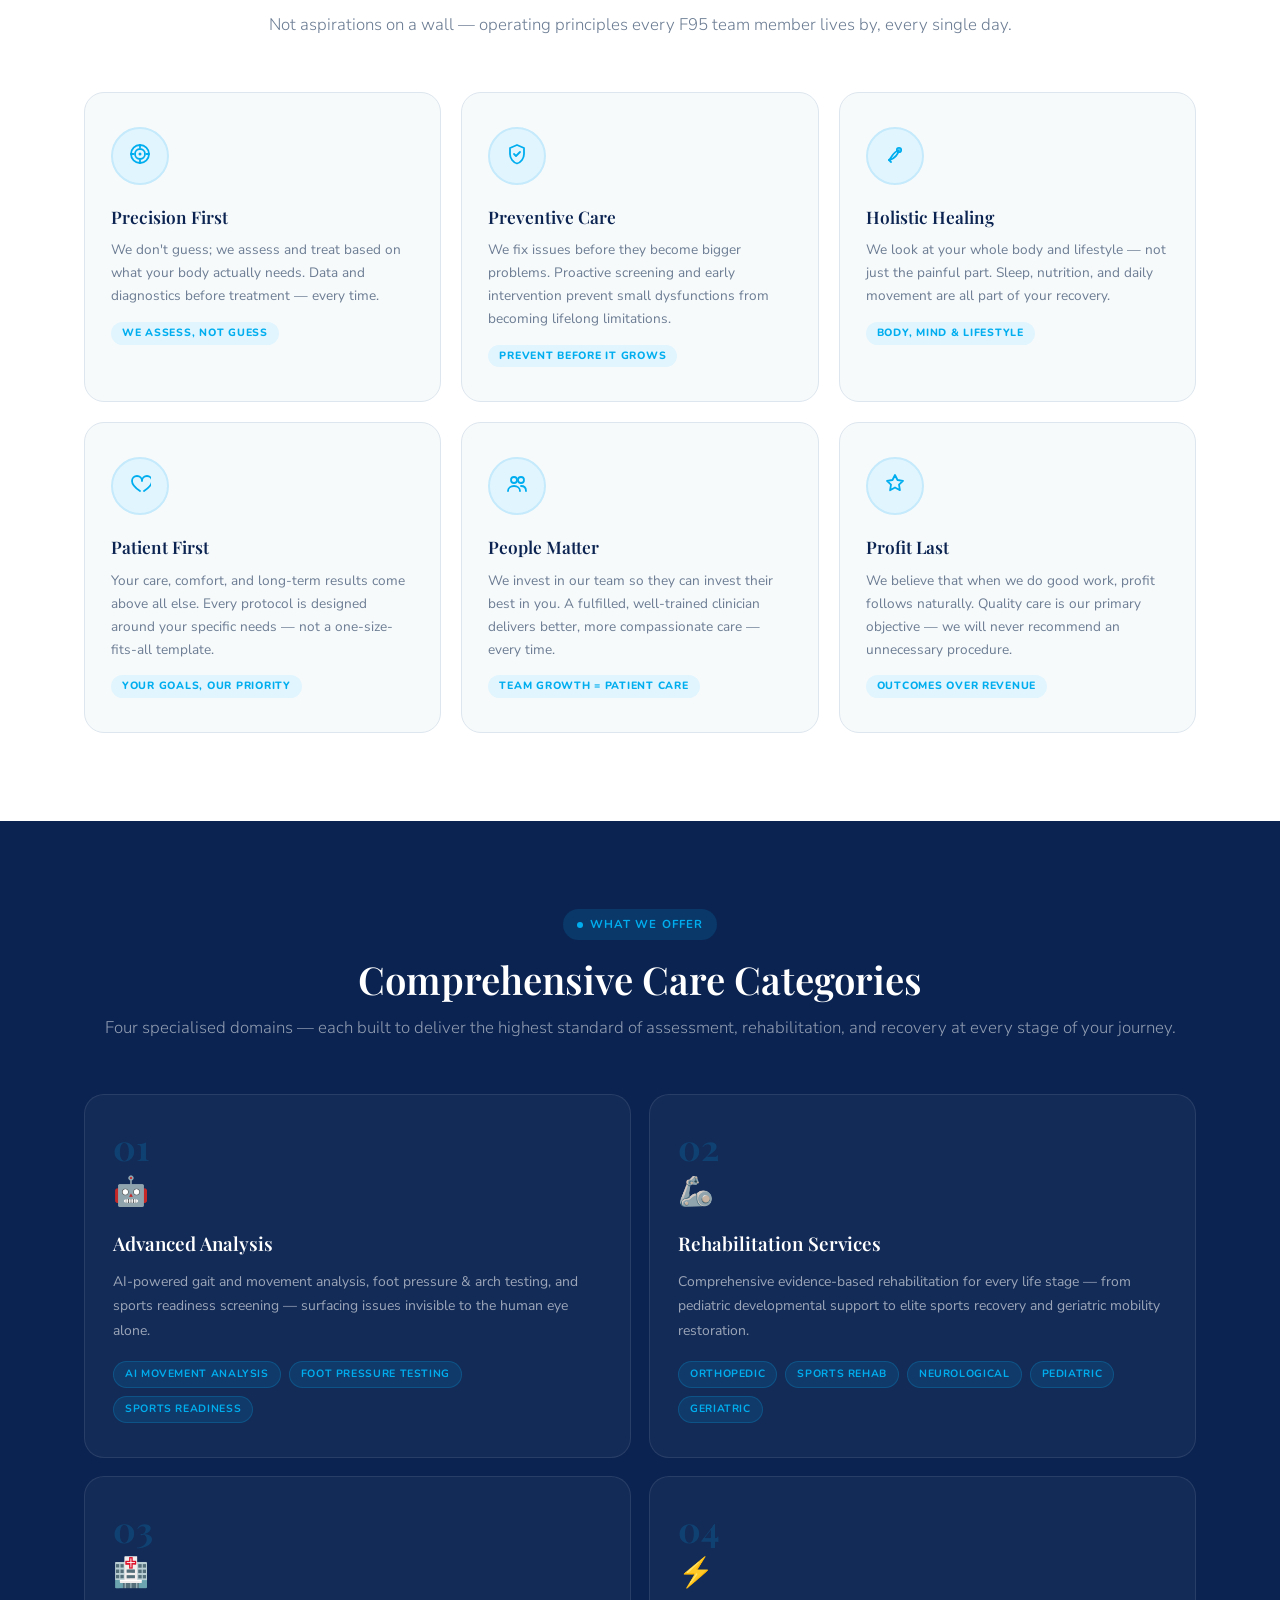
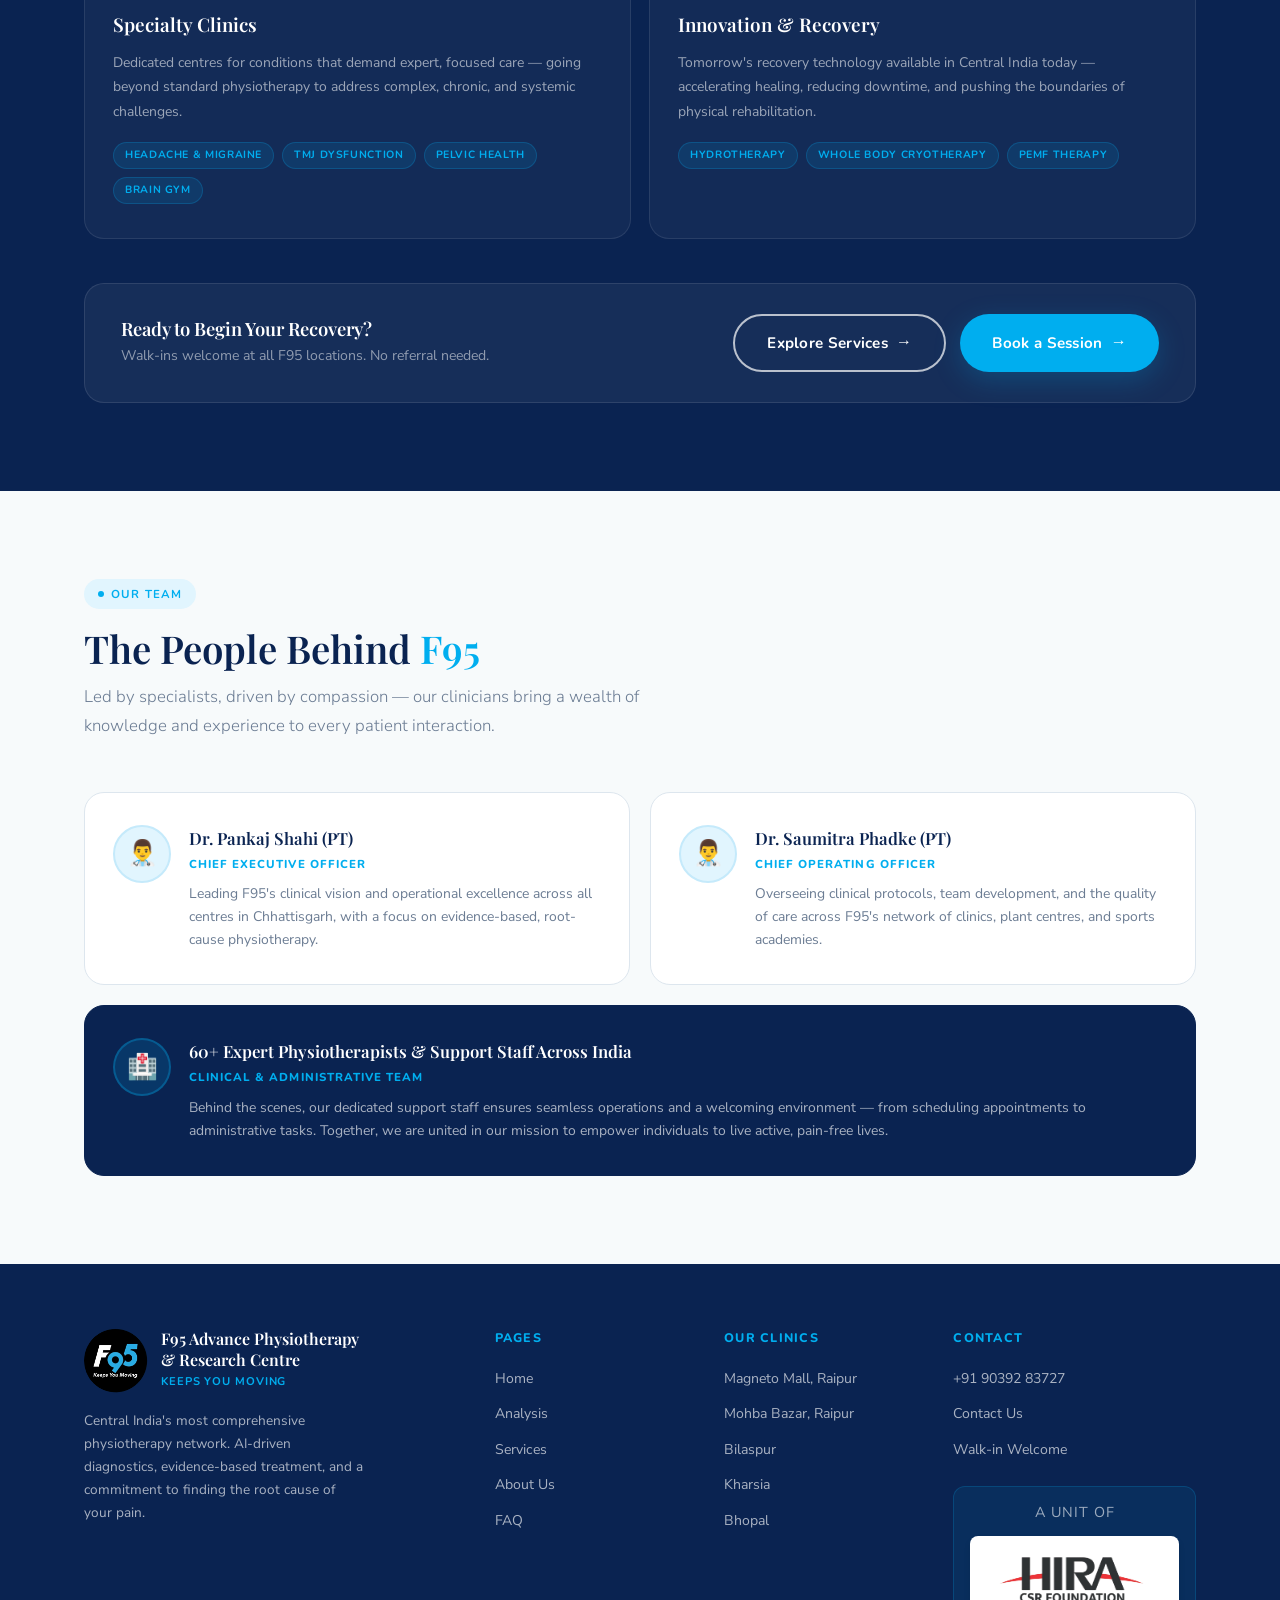
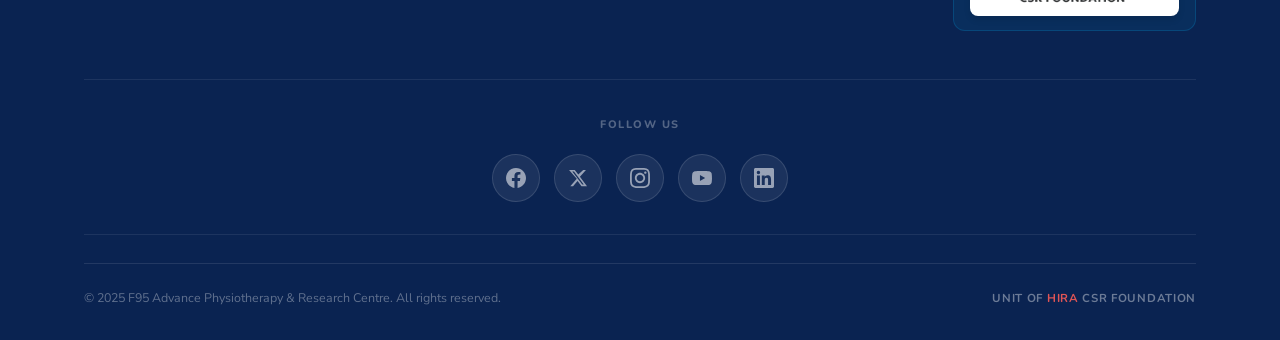
==== commit f8a81359: "Update about.html Emoji of Soumita sir updated with Male doctor emoji" ====
--- a/about.html
+++ b/about.html
@@ -478,7 +478,7 @@
         </div>
 
         <div class="leader-card reveal reveal-delay-1">
-          <div class="leader-avatar">👩‍⚕️</div>
+          <div class="leader-avatar">👨‍⚕️</div>
           <div>
             <div class="leader-title">Dr. Saumitra Phadke (PT)</div>
             <div class="leader-role">Chief Operating Officer</div>
@@ -585,7 +585,7 @@
           </a>
 
           <!-- ── X (formerly Twitter) ── Brand colour on hover: #000000 ── -->
-          <a class="footer-social-link footer-social-link--x" href="#" target="_blank" rel="noopener noreferrer"
+          <a class="footer-social-link footer-social-link--x" href="https://x.com/F95Rehab" target="_blank" rel="noopener noreferrer"
             aria-label="Follow F95 on X (formerly Twitter)" title="X (Twitter)">
             <svg viewBox="0 0 24 24" xmlns="http://www.w3.org/2000/svg" aria-hidden="true">
               <!-- Official X / Twitter logo (2023) -->
@@ -595,7 +595,7 @@
           </a>
 
           <!-- ── Instagram ── Brand colour on hover: gradient ── -->
-          <a class="footer-social-link footer-social-link--instagram" href="#" target="_blank" rel="noopener noreferrer"
+          <a class="footer-social-link footer-social-link--instagram" href="https://www.instagram.com/f95_physio" target="_blank" rel="noopener noreferrer"
             aria-label="Follow F95 on Instagram" title="Instagram">
             <svg viewBox="0 0 24 24" xmlns="http://www.w3.org/2000/svg" aria-hidden="true">
               <!-- Official Instagram camera glyph -->
@@ -605,7 +605,7 @@
           </a>
 
           <!-- ── YouTube ── Brand colour on hover: #FF0000 ── -->
-          <a class="footer-social-link footer-social-link--youtube" href="#" target="_blank" rel="noopener noreferrer"
+          <a class="footer-social-link footer-social-link--youtube" href="https://www.youtube.com/@f95advancephysio22" target="_blank" rel="noopener noreferrer"
             aria-label="Watch F95 on YouTube" title="YouTube">
             <svg viewBox="0 0 24 24" xmlns="http://www.w3.org/2000/svg" aria-hidden="true">
               <!-- Official YouTube play-in-rect mark -->
@@ -615,7 +615,7 @@
           </a>
 
           <!-- ── LinkedIn ── Brand colour on hover: #0A66C2 ── -->
-          <a class="footer-social-link footer-social-link--linkedin" href="#" target="_blank" rel="noopener noreferrer"
+          <a class="footer-social-link footer-social-link--linkedin" href="https://www.linkedin.com/company/f-95-advance-physiotherapy-research-centre" target="_blank" rel="noopener noreferrer"
             aria-label="Connect with F95 on LinkedIn" title="LinkedIn">
             <svg viewBox="0 0 24 24" xmlns="http://www.w3.org/2000/svg" aria-hidden="true">
               <!-- Official LinkedIn 'in' mark -->
